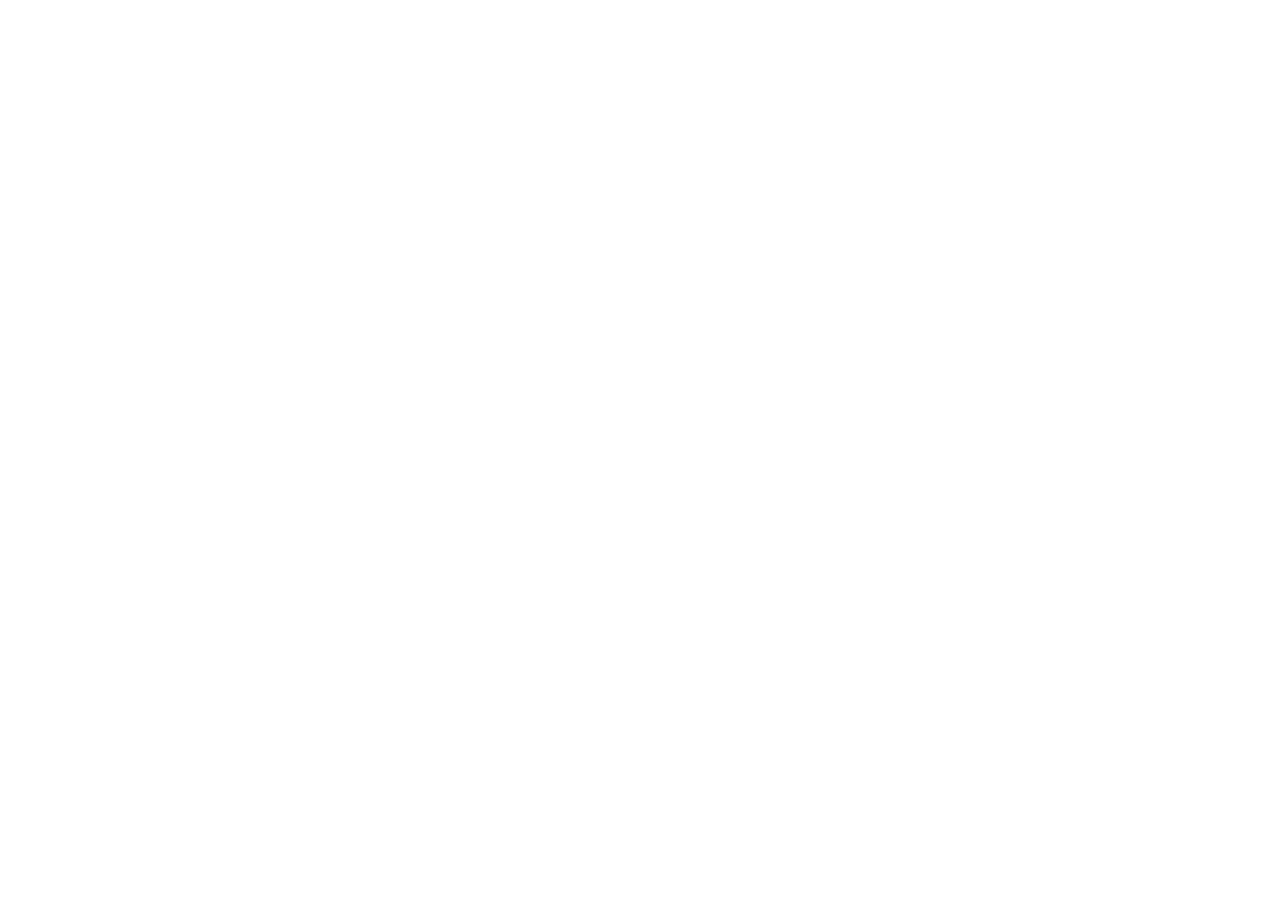
==== index.html @ 113a1f3d "Create index.html" ====
<!DOCTYPE html>
<html lang="fr">
  <head>
    <meta charset="UTF-8" />
    <title>Turabo Self</title>
    
    <!-- Les moteurs pour lire le JSX -->
    <script src="https://unpkg.com/react@18/umd/react.development.js"></script>
    <script src="https://unpkg.com/react-dom@18/umd/react-dom.development.js"></script>
    <script src="https://unpkg.com/@babel/standalone/babel.min.js"></script>
  </head>
  
  <body>
    <!-- La boîte où le site s'affiche -->
    <div id="root"></div>

    <!-- Ton code JSX commence ici -->
    <script type="text/babel">
      
      function App() {
        return (
          <div style={{ textAlign: "center", marginTop: "100px", fontFamily: "Arial" }}>
            <h1>Bienvenue sur Turabo Self</h1>
            <p>Le site est bien en ligne ! Tu peux commencer à écrire ton code JSX ici.</p>
          </div>
        );
      }

      const root = ReactDOM.createRoot(document.getElementById('root'));
      root.render(<App />);
      
    </script>
  </body>
</html>
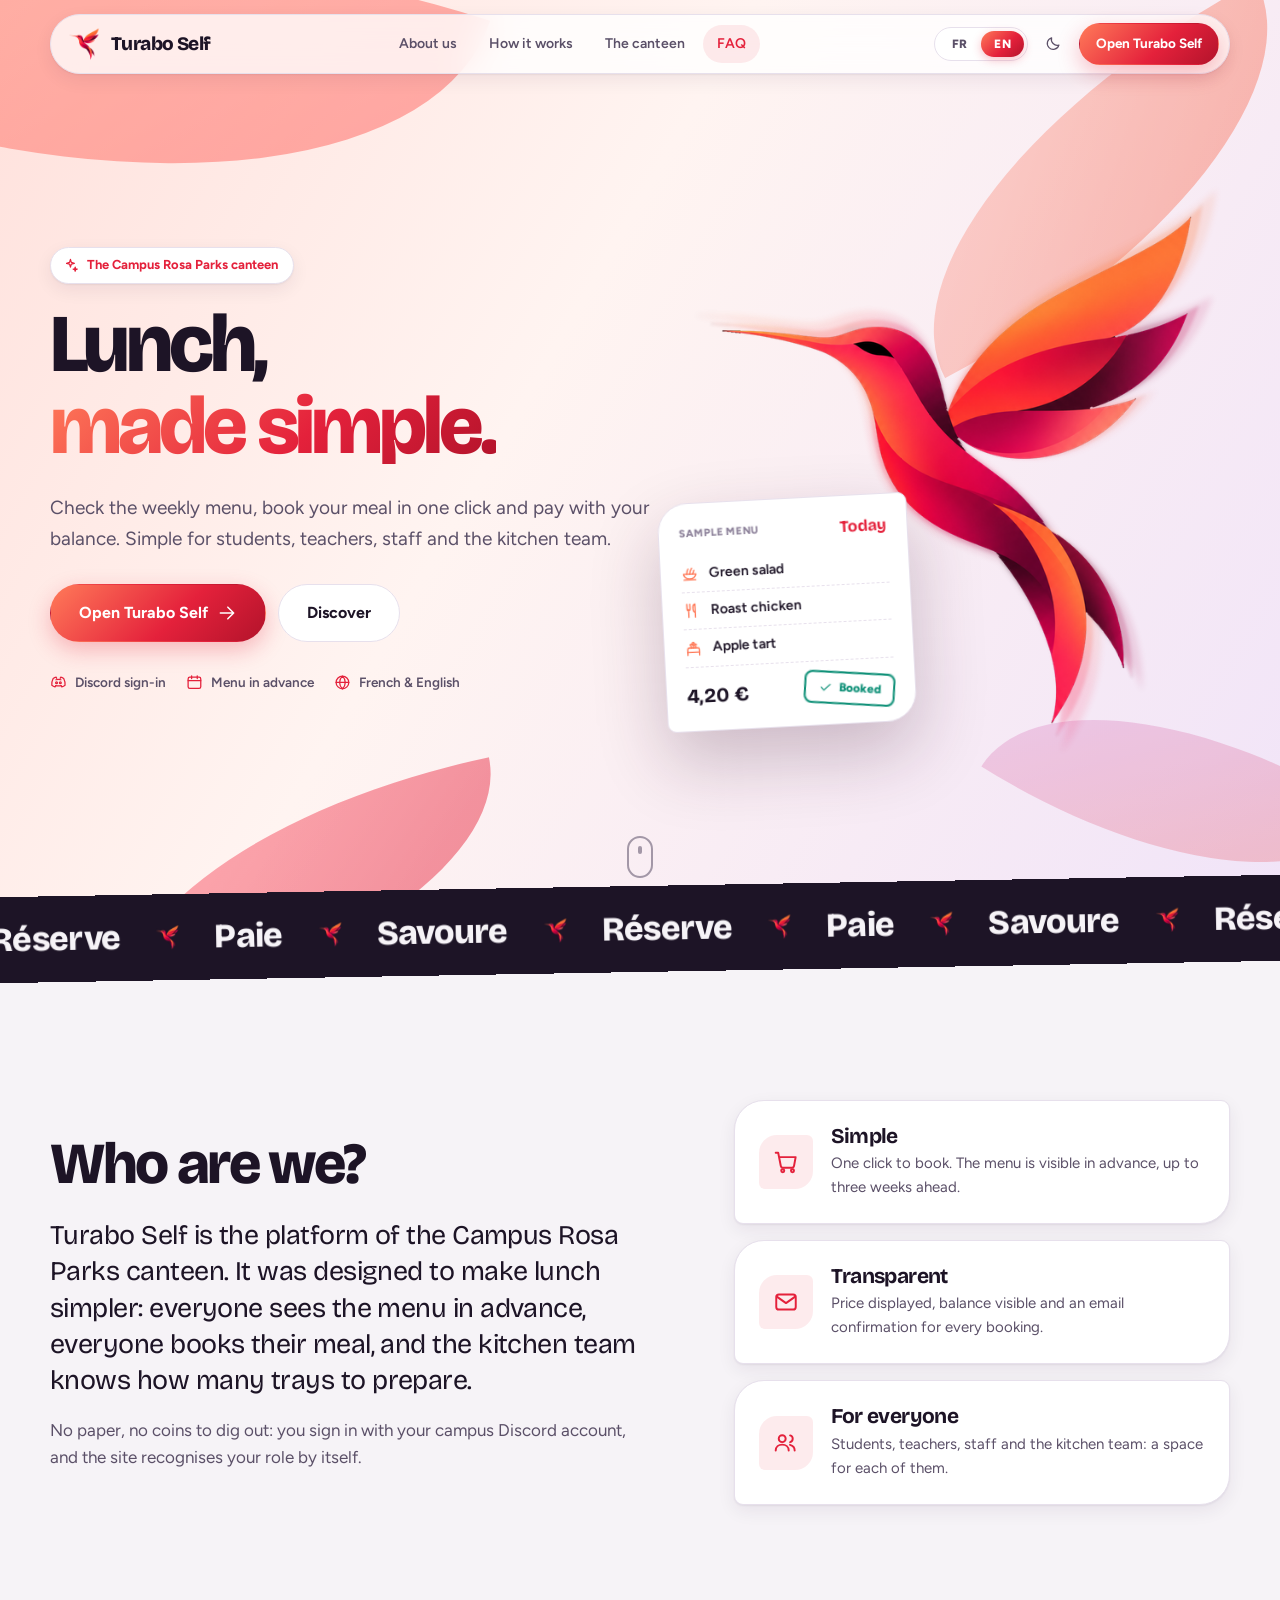
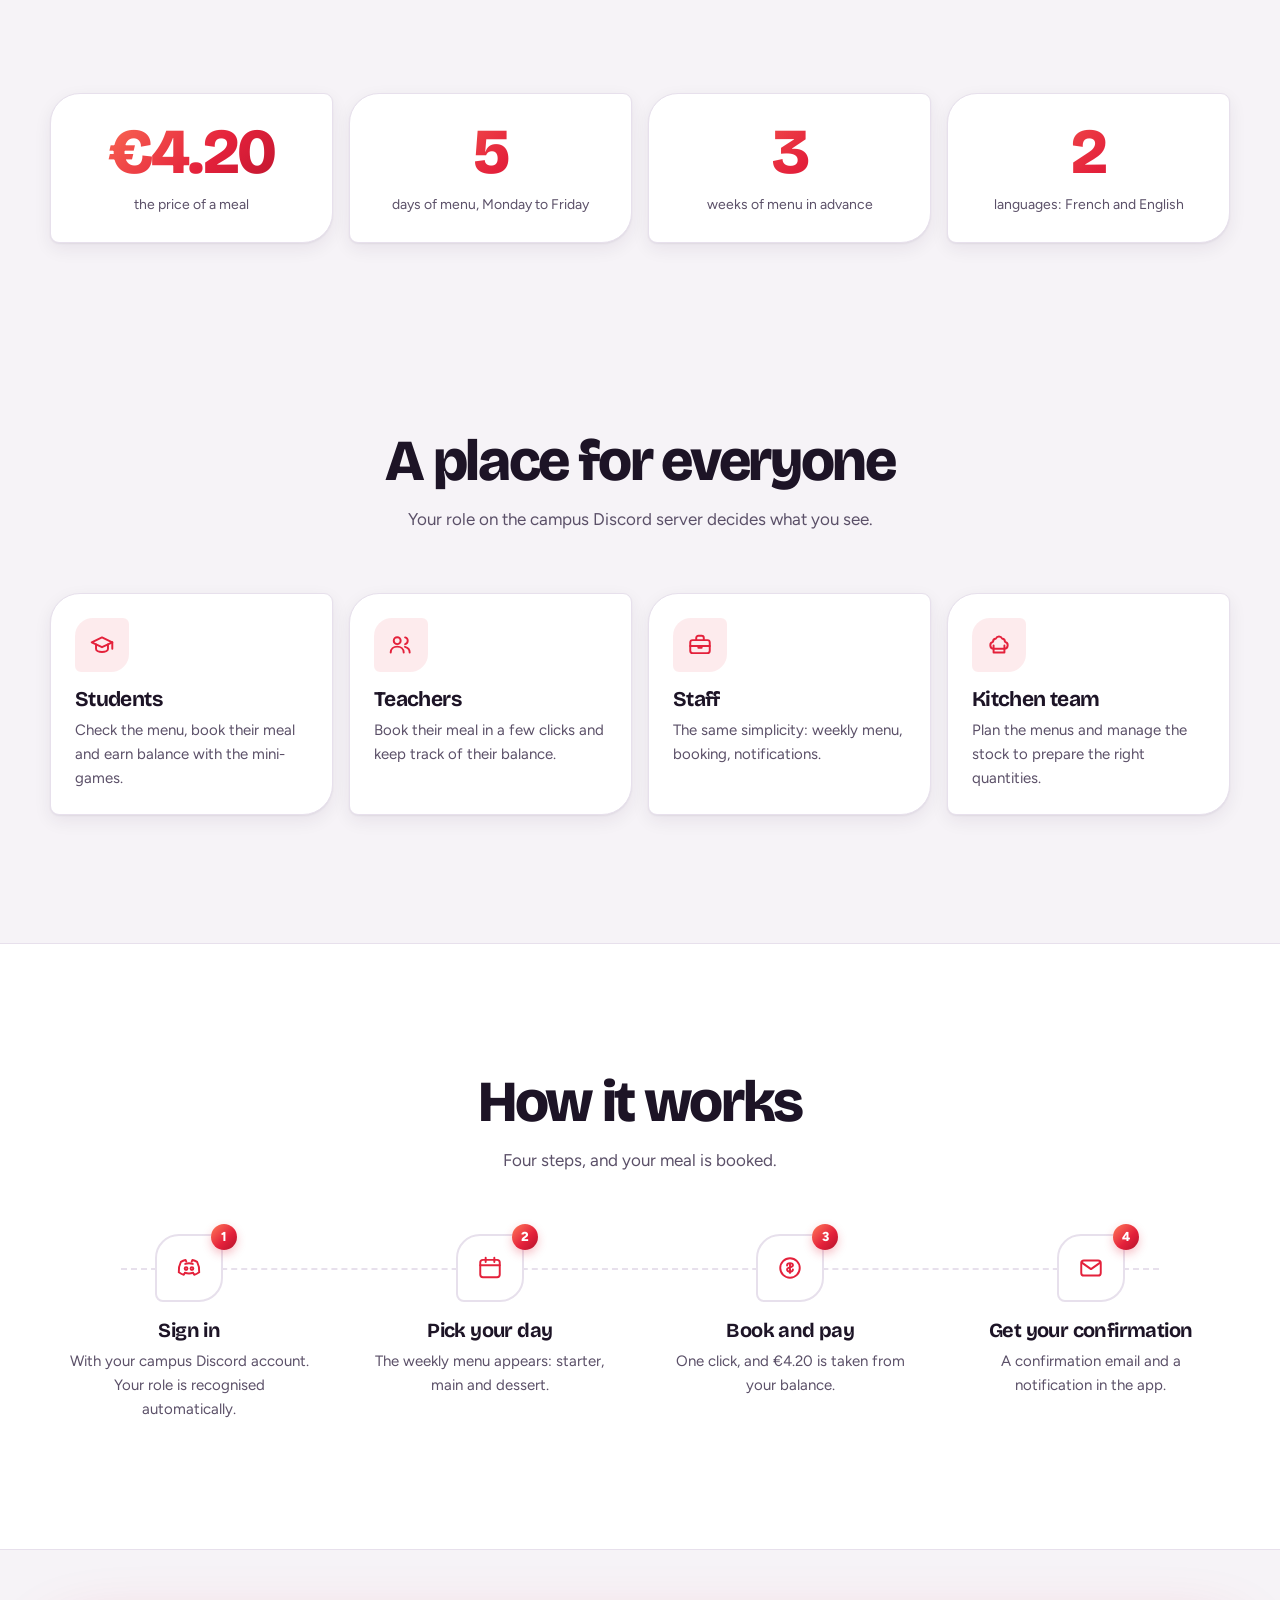
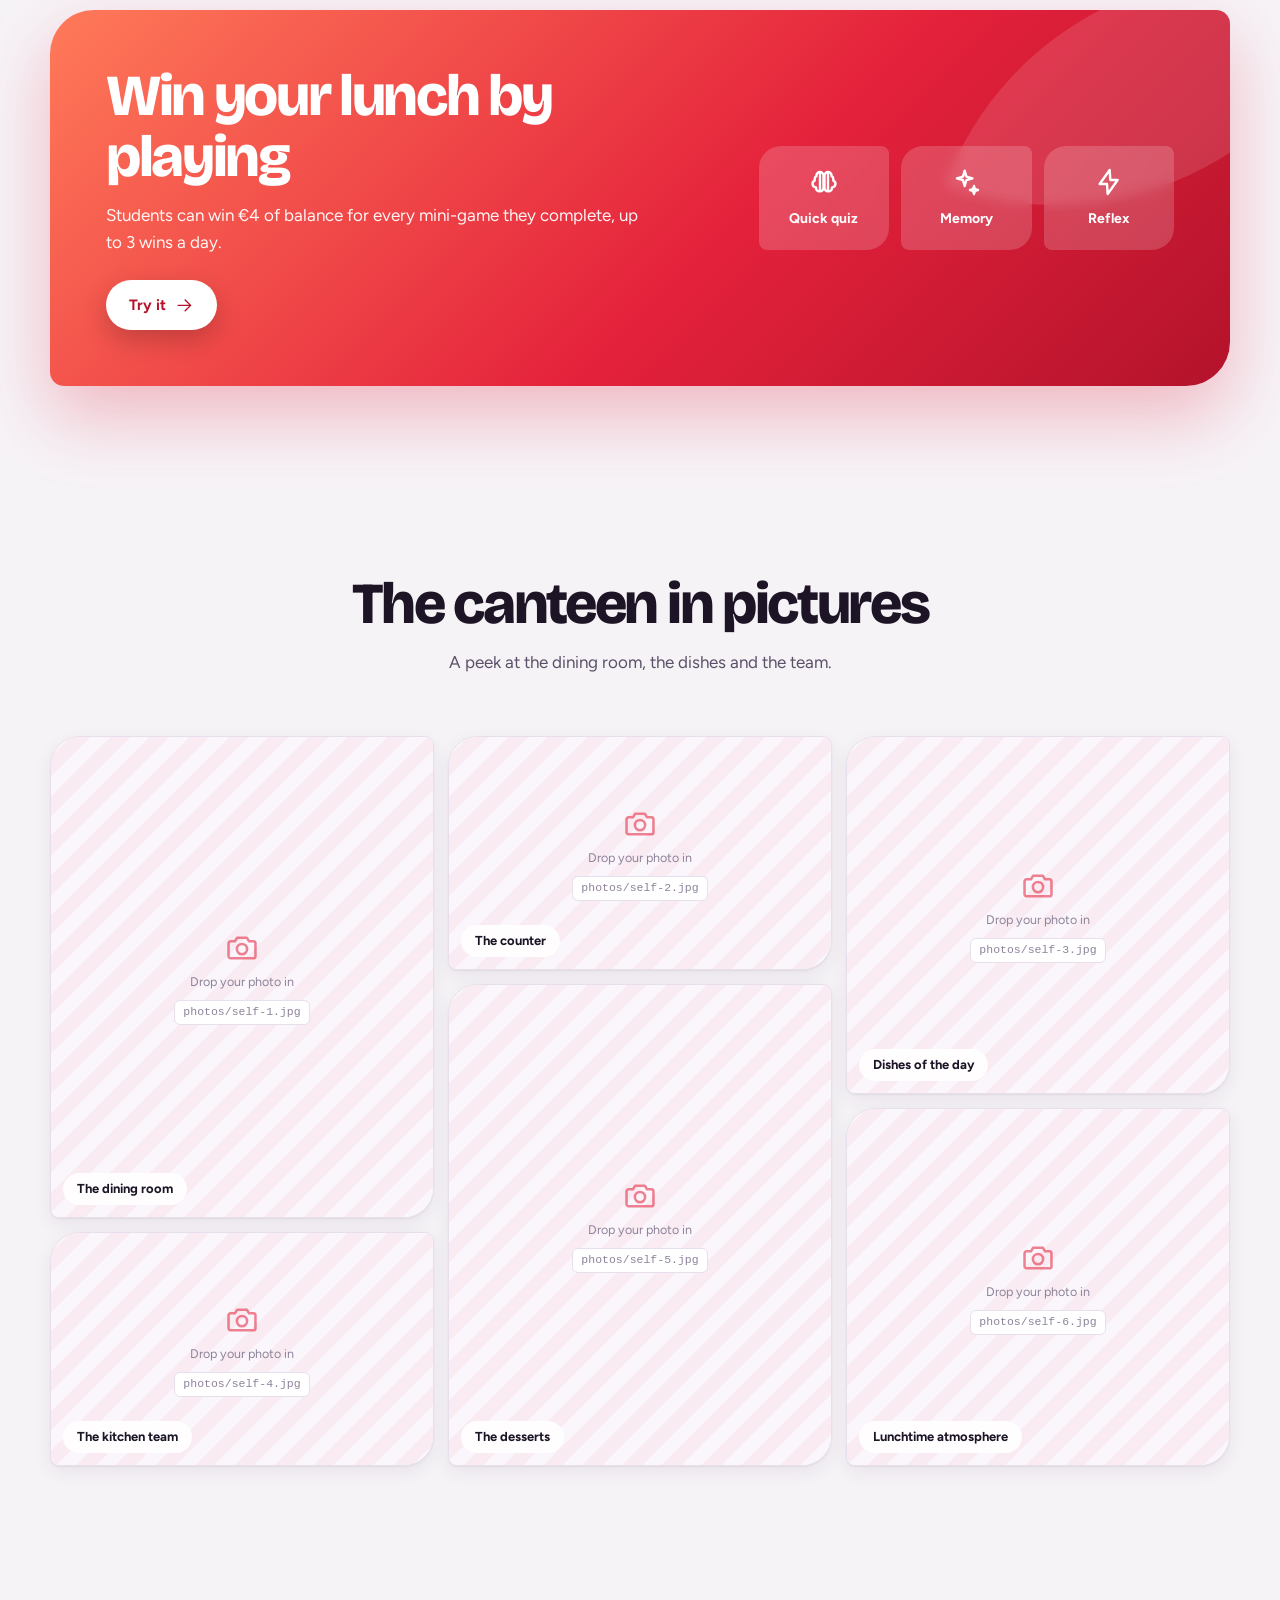
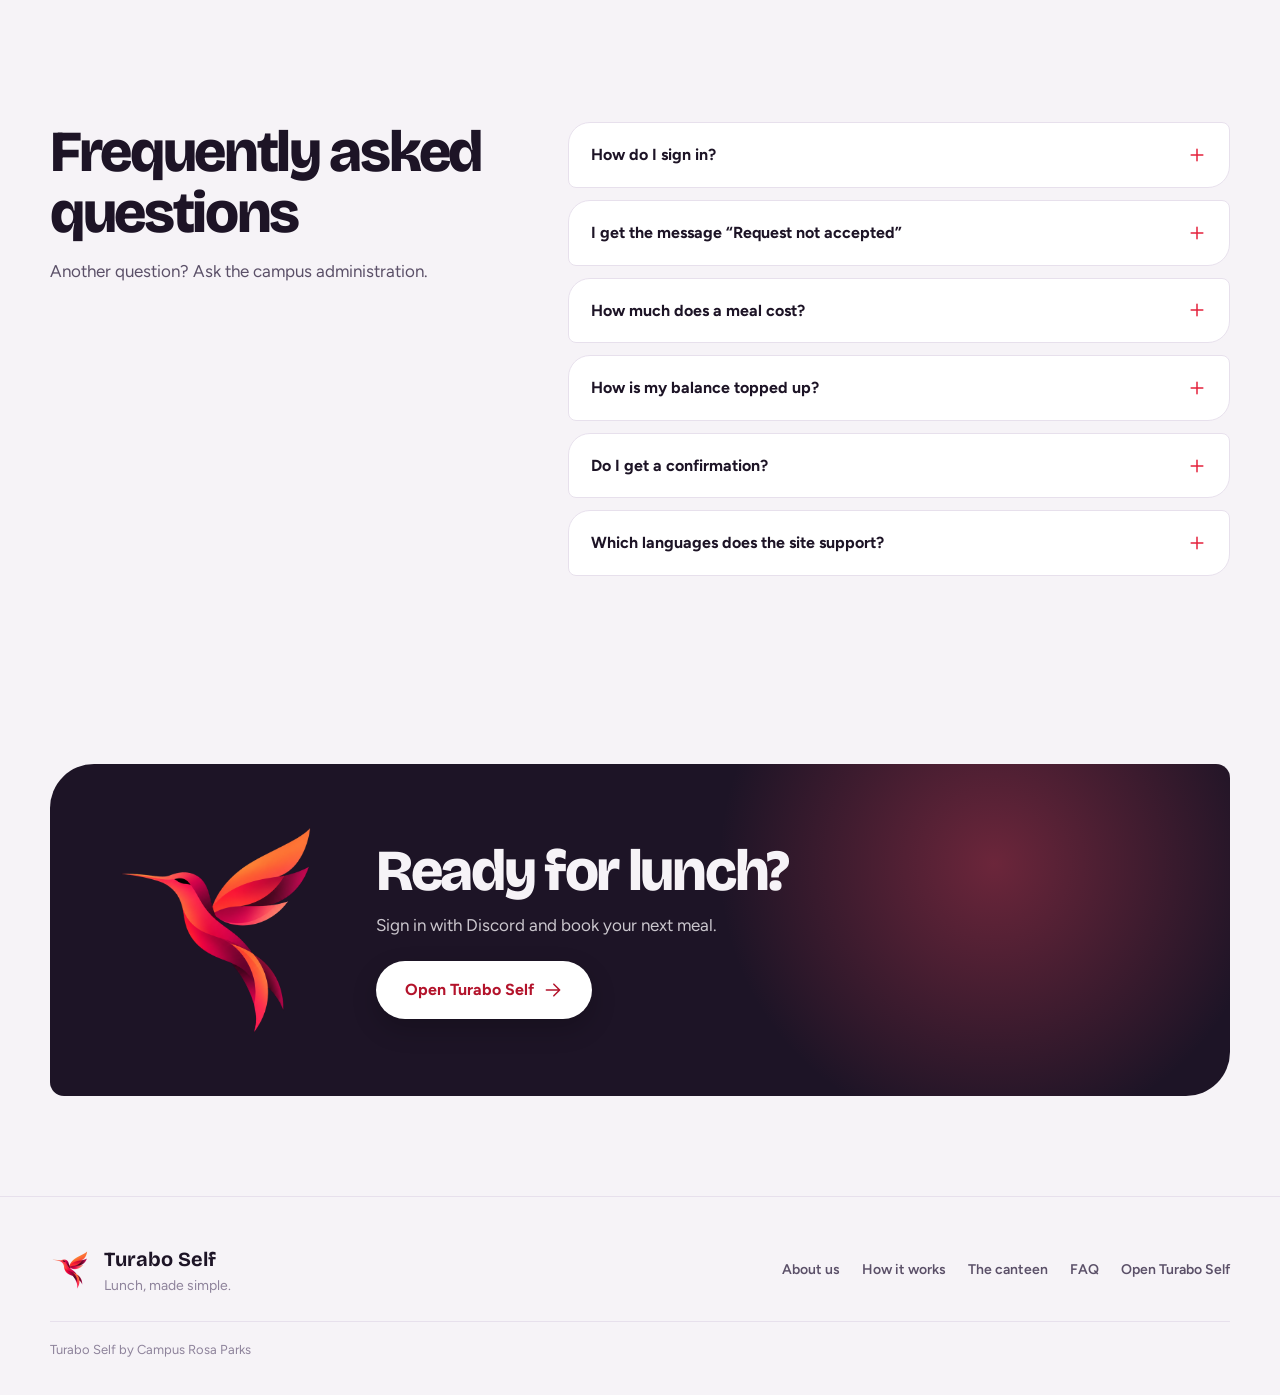
==== commit 90ff8baf: "Add files via upload" ====
--- a/index.html
+++ b/index.html
@@ -1,34 +1,286 @@
 <!DOCTYPE html>
 <html lang="fr">
-  <head>
-    <meta charset="UTF-8" />
-    <title>Turabo Self</title>
-    
-    <!-- Les moteurs pour lire le JSX -->
-    <script src="https://unpkg.com/react@18/umd/react.development.js"></script>
-    <script src="https://unpkg.com/react-dom@18/umd/react-dom.development.js"></script>
-    <script src="https://unpkg.com/@babel/standalone/babel.min.js"></script>
-  </head>
-  
-  <body>
-    <!-- La boîte où le site s'affiche -->
-    <div id="root"></div>
-
-    <!-- Ton code JSX commence ici -->
-    <script type="text/babel">
-      
-      function App() {
-        return (
-          <div style={{ textAlign: "center", marginTop: "100px", fontFamily: "Arial" }}>
-            <h1>Bienvenue sur Turabo Self</h1>
-            <p>Le site est bien en ligne ! Tu peux commencer à écrire ton code JSX ici.</p>
-          </div>
-        );
-      }
-
-      const root = ReactDOM.createRoot(document.getElementById('root'));
-      root.render(<App />);
-      
-    </script>
-  </body>
+<head>
+  <meta charset="UTF-8" />
+  <meta name="viewport" content="width=device-width, initial-scale=1.0" />
+  <title>Turabo Self — La cantine, simplement</title>
+  <meta name="description" content="Turabo Self, le self du Campus Rosa Parks : consulte le menu de la semaine, réserve ton repas en un clic et paie avec ton solde." />
+  <meta name="theme-color" content="#F6F3F7" />
+  <meta property="og:title" content="Turabo Self — La cantine, simplement" />
+  <meta property="og:description" content="Le self du Campus Rosa Parks : menu de la semaine, réservation en un clic." />
+  <meta property="og:image" content="logo.png" />
+
+  <link rel="icon" href="favicon.ico" sizes="any" />
+  <link rel="icon" type="image/png" sizes="32x32" href="icon-32.png" />
+  <link rel="icon" type="image/png" sizes="16x16" href="icon-16.png" />
+  <link rel="icon" type="image/png" sizes="192x192" href="icon-192.png" />
+  <link rel="apple-touch-icon" sizes="180x180" href="apple-touch-icon.png" />
+  <link rel="preload" as="image" href="logo.png" />
+  <link rel="preconnect" href="https://fonts.googleapis.com" />
+  <link rel="preconnect" href="https://fonts.gstatic.com" crossorigin />
+  <link rel="stylesheet" href="style.css" />
+  <script>try{if(localStorage.getItem("turabo-site-theme")==="dark")document.documentElement.setAttribute("data-theme","dark")}catch(e){}</script>
+  <noscript><style>.rv{opacity:1!important;transform:none!important}.shot .ph{display:grid}</style></noscript>
+</head>
+<body>
+
+<!-- Icônes (utilisées avec <use href="#i-...">) -->
+<svg width="0" height="0" style="position:absolute" aria-hidden="true">
+  <defs>
+    <symbol id="i-calendar" viewBox="0 0 24 24"><rect x="3" y="4.5" width="18" height="16" rx="2.5"/><path d="M16 2.5v4M8 2.5v4M3 9.5h18"/></symbol>
+    <symbol id="i-cart" viewBox="0 0 24 24"><circle cx="9" cy="20" r="1.4"/><circle cx="18" cy="20" r="1.4"/><path d="M2.5 3.5h2.3l2.4 12.2a2 2 0 0 0 2 1.6h8.2a2 2 0 0 0 2-1.6l1.5-8.2H6.2"/></symbol>
+    <symbol id="i-gamepad" viewBox="0 0 24 24"><path d="M7 9.5h10a4.5 4.5 0 0 1 4.4 5.5l-.3 1.3a2.6 2.6 0 0 1-4.7 1L15 16H9l-1.4 1.3a2.6 2.6 0 0 1-4.7-1L2.6 15A4.5 4.5 0 0 1 7 9.5Z"/><path d="M8 12.2v2.1M6.9 13.3H9M14.5 12.5h.01M17 14h.01"/></symbol>
+    <symbol id="i-users" viewBox="0 0 24 24"><circle cx="8.5" cy="8" r="3.2"/><path d="M2.5 19c0-3.3 2.7-5.5 6-5.5s6 2.2 6 5.5"/><path d="M15.8 5a3.2 3.2 0 0 1 0 6.2M20 19c0-2.7-1.9-4.7-4.3-5.3"/></symbol>
+    <symbol id="i-cap" viewBox="0 0 24 24"><path d="M2.5 9.5 12 5l9.5 4.5-9.5 4.5-9.5-4.5Z"/><path d="M6.5 11.6v4.2c0 1.5 2.5 2.7 5.5 2.7s5.5-1.2 5.5-2.7v-4.2M21.5 9.5v6"/></symbol>
+    <symbol id="i-briefcase" viewBox="0 0 24 24"><rect x="3" y="7.5" width="18" height="12" rx="2.2"/><path d="M8.5 7.5v-2A2 2 0 0 1 10.5 3.5h3A2 2 0 0 1 15.5 5.5v2"/><path d="M3 13h18"/><path d="M10.5 13v1.5h3V13"/></symbol>
+    <symbol id="i-chef" viewBox="0 0 24 24"><path d="M7 12.5V19h10v-6.5"/><path d="M17.5 9a3 3 0 0 0-2.7-3 3 3 0 0 0-5.6 0A3 3 0 0 0 6.5 9a3.3 3.3 0 0 0 .6 6.5h9.8A3.3 3.3 0 0 0 17.5 9Z"/></symbol>
+    <symbol id="i-shield" viewBox="0 0 24 24"><path d="M12 3.5 5 6v5.3c0 4.7 3 7.7 7 9.2 4-1.5 7-4.5 7-9.2V6l-7-2.5Z"/><path d="M9 12l2.2 2.2L15.5 10"/></symbol>
+    <symbol id="i-discord" viewBox="0 0 24 24"><path d="M8.5 8.2a12 12 0 0 1 7 0"/><path d="M8.2 16.4a12 12 0 0 0 7.6 0"/><path d="M9.5 6.2 8.8 4.6a15 15 0 0 0-4.3 1.7C2.9 9.4 2.3 12.7 2.6 16a15 15 0 0 0 4.6 2.3l1-1.6M14.5 6.2l.7-1.6a15 15 0 0 1 4.3 1.7c1.6 3.1 2.2 6.4 1.9 9.7a15 15 0 0 1-4.6 2.3l-1-1.6"/><circle cx="9.3" cy="12.5" r="1.3"/><circle cx="14.7" cy="12.5" r="1.3"/></symbol>
+    <symbol id="i-coin" viewBox="0 0 24 24"><circle cx="12" cy="12" r="9"/><path d="M12 7.5v9M9.3 9.6c0-1.2 1.2-2.1 2.7-2.1s2.7.9 2.7 2c0 2.5-5.4 1.3-5.4 3.8 0 1.1 1.2 2 2.7 2s2.7-.9 2.7-2"/></symbol>
+    <symbol id="i-mail" viewBox="0 0 24 24"><rect x="3" y="5" width="18" height="14" rx="2.5"/><path d="m3.5 7 8.5 6 8.5-6"/></symbol>
+    <symbol id="i-globe" viewBox="0 0 24 24"><circle cx="12" cy="12" r="9"/><path d="M3 12h18M12 3c2.6 2.4 4 5.5 4 9s-1.4 6.6-4 9c-2.6-2.4-4-5.5-4-9s1.4-6.6 4-9Z"/></symbol>
+    <symbol id="i-sun" viewBox="0 0 24 24"><circle cx="12" cy="12" r="4"/><path d="M12 2.5v2.2M12 19.3v2.2M4.9 4.9l1.6 1.6M17.5 17.5l1.6 1.6M2.5 12h2.2M19.3 12h2.2M4.9 19.1l1.6-1.6M17.5 6.5l1.6-1.6"/></symbol>
+    <symbol id="i-moon" viewBox="0 0 24 24"><path d="M20 14.5A8.5 8.5 0 0 1 9.5 4a8.5 8.5 0 1 0 10.5 10.5Z"/></symbol>
+    <symbol id="i-arrow" viewBox="0 0 24 24"><path d="M4 12h16M13 5l7 7-7 7"/></symbol>
+    <symbol id="i-check" viewBox="0 0 24 24"><path d="M5 12.5l4.5 4.5L19 7.5"/></symbol>
+    <symbol id="i-plus" viewBox="0 0 24 24"><path d="M12 5v14M5 12h14"/></symbol>
+    <symbol id="i-camera" viewBox="0 0 24 24"><path d="M4 8h3l1.5-2.5h7L17 8h3a1.5 1.5 0 0 1 1.5 1.5v9A1.5 1.5 0 0 1 20 20H4a1.5 1.5 0 0 1-1.5-1.5v-9A1.5 1.5 0 0 1 4 8Z"/><circle cx="12" cy="13.5" r="3.6"/></symbol>
+    <symbol id="i-brain" viewBox="0 0 24 24"><path d="M9 4.5a2.7 2.7 0 0 0-2.7 2.7v.4A2.6 2.6 0 0 0 5 10v1a2.6 2.6 0 0 0 1 5v.5A2.7 2.7 0 0 0 8.7 19h.3M9 4.5a2.6 2.6 0 0 1 2.6 2.6v9.8A2.7 2.7 0 0 1 9 19M9 4.5V19M15 4.5a2.7 2.7 0 0 1 2.7 2.7v.4A2.6 2.6 0 0 1 19 10v1a2.6 2.6 0 0 1-1 5v.5A2.7 2.7 0 0 1 15.3 19H15M15 4.5a2.6 2.6 0 0 0-2.6 2.6v9.8A2.7 2.7 0 0 0 15 19M15 4.5V19"/></symbol>
+    <symbol id="i-sparkles" viewBox="0 0 24 24"><path d="M11 3.5 12.3 8l4.5 1.3-4.5 1.3L11 15l-1.3-4.5L5.2 9.3l4.5-1.3Z"/><path d="M18 15l.7 2.3L21 18l-2.3.7L18 21l-.7-2.3L15 18l2.3-.7Z"/></symbol>
+    <symbol id="i-zap" viewBox="0 0 24 24"><path d="M12.5 3 5 13.5h5.5L11 21l7.5-10.5H13Z"/></symbol>
+    <symbol id="i-salad" viewBox="0 0 24 24"><path d="M3.5 12.5h17A8.5 6.8 0 0 1 12 19a8.5 6.8 0 0 1-8.5-6.5Z"/><path d="M8 12.5c0-3 1-5.5 2-7M12 12.5c.5-3.5 1.5-6 3-8M16 12.5c1-2 1.7-3.6 2-5"/><path d="M4 20.5h16"/></symbol>
+    <symbol id="i-utensils" viewBox="0 0 24 24"><path d="M6 3v7a2 2 0 0 0 4 0V3M8 10v11M17 3c-1.7.3-3 2.7-3 5.5S15.3 14 17 14V3Zm0 11v7"/></symbol>
+    <symbol id="i-cake" viewBox="0 0 24 24"><path d="M4 21v-7.5A2.5 2.5 0 0 1 6.5 11h11a2.5 2.5 0 0 1 2.5 2.5V21"/><path d="M4 17h16M9 11V8.3M9 8.3a1.3 1.3 0 1 1 1.3-1.3M15 11V8.3M15 8.3a1.3 1.3 0 1 1 1.3-1.3M12 11V6M12 6a1.3 1.3 0 1 1 1.3-1.3"/></symbol>
+  </defs>
+</svg>
+
+<!-- ============================ Barre de navigation ============================ -->
+<header class="nav" id="nav">
+  <a class="nav-brand" href="#top" aria-label="Turabo Self">
+    <img src="logo.png" alt="" width="34" height="34" />
+    <span>Turabo Self</span>
+  </a>
+  <nav class="nav-links" id="nav-links" aria-label="Navigation">
+    <a href="#about" data-i18n="nav.about">Qui sommes-nous</a>
+    <a href="#how" data-i18n="nav.how">Comment ça marche</a>
+    <a href="#photos" data-i18n="nav.photos">Le self</a>
+    <a href="#faq" data-i18n="nav.faq">Questions</a>
+  </nav>
+  <div class="nav-tools">
+    <div class="lang-switch" id="lang" data-cur="fr" role="group" aria-label="Langue / Language">
+      <span class="lang-ink" aria-hidden="true"></span>
+      <button type="button" data-lang="fr" aria-pressed="true">FR</button>
+      <button type="button" data-lang="en" aria-pressed="false">EN</button>
+    </div>
+    <button class="icon-btn" id="theme" type="button" aria-label="Thème"><svg class="ic"><use href="#i-moon"/></svg></button>
+    <a class="btn btn-primary btn-sm nav-cta" href="https://self.campus-rosaparks.fr/" data-i18n="nav.cta">Ouvrir Turabo Self</a>
+    <button class="icon-btn burger" id="burger" type="button" aria-label="Menu" aria-expanded="false"><span></span><span></span></button>
+  </div>
+</header>
+
+<main id="top">
+
+<!-- ================================== Accueil ================================== -->
+<section class="hero" id="hero">
+  <div class="bg" aria-hidden="true"><i class="facet f1"></i><i class="facet f2"></i><i class="facet f3"></i><i class="facet f4"></i></div>
+
+  <div class="wrap hero-grid">
+    <div class="hero-text">
+      <p class="pill"><svg class="ic"><use href="#i-sparkles"/></svg><span data-i18n="hero.pill">Le self du Campus Rosa Parks</span></p>
+      <h1 class="hero-title">
+        <span class="line"><span data-i18n="hero.t1">La cantine,</span></span>
+        <span class="line"><span data-i18n="hero.t2">simplement.</span></span>
+      </h1>
+      <p class="hero-lead" data-i18n="hero.lead">Consulte le menu de la semaine, réserve ton repas en un clic et paie avec ton solde. Simple pour les élèves, les professeurs, le personnel et l'équipe de cuisine.</p>
+      <div class="hero-cta">
+        <a class="btn btn-primary btn-lg" href="https://self.campus-rosaparks.fr/"><span data-i18n="hero.cta1">Ouvrir Turabo Self</span><svg class="ic"><use href="#i-arrow"/></svg></a>
+        <a class="btn btn-ghost btn-lg" href="#about" data-i18n="hero.cta2">Découvrir</a>
+      </div>
+      <ul class="hero-chips">
+        <li><svg class="ic"><use href="#i-discord"/></svg><span data-i18n="hero.c1">Connexion Discord</span></li>
+        <li><svg class="ic"><use href="#i-calendar"/></svg><span data-i18n="hero.c2">Menu à l'avance</span></li>
+        <li><svg class="ic"><use href="#i-globe"/></svg><span data-i18n="hero.c3">Français &amp; English</span></li>
+      </ul>
+    </div>
+
+    <div class="hero-art" id="art">
+      <div class="birdbox" id="bird" role="img" aria-label="Colibri Turabo Self">
+        <div class="par ghost g2"><img src="logo.png" alt="" draggable="false" /></div>
+        <div class="par ghost g1"><img src="logo.png" alt="" draggable="false" /></div>
+        <div class="par main"><img src="logo.png" alt="" draggable="false" /></div>
+      </div>
+
+      <aside class="menu-card" aria-label="Exemple de menu">
+        <div class="mc-head"><span class="mc-tag" data-i18n="mc.tag">Exemple de menu</span><b data-i18n="mc.day">Aujourd'hui</b></div>
+        <p class="mc-row"><svg class="ic"><use href="#i-salad"/></svg><span data-i18n="mc.a">Salade verte</span></p>
+        <p class="mc-row"><svg class="ic"><use href="#i-utensils"/></svg><span data-i18n="mc.b">Poulet rôti</span></p>
+        <p class="mc-row"><svg class="ic"><use href="#i-cake"/></svg><span data-i18n="mc.c">Tarte aux pommes</span></p>
+        <div class="mc-foot"><b>4,20 €</b><span class="mc-btn"><svg class="ic"><use href="#i-check"/></svg><span data-i18n="mc.book">Réservé</span></span></div>
+      </aside>
+    </div>
+  </div>
+
+  <a class="scroll-hint" href="#about" aria-label="Défiler"><i></i></a>
+</section>
+
+<!-- Bandeau qui défile -->
+<div class="marquee" aria-hidden="true">
+  <div class="marquee-track">
+    <span>Réserve</span><img src="icon-32.png" alt="" /><span>Paie</span><img src="icon-32.png" alt="" /><span>Savoure</span><img src="icon-32.png" alt="" />
+    <span>Réserve</span><img src="icon-32.png" alt="" /><span>Paie</span><img src="icon-32.png" alt="" /><span>Savoure</span><img src="icon-32.png" alt="" />
+    <span>Réserve</span><img src="icon-32.png" alt="" /><span>Paie</span><img src="icon-32.png" alt="" /><span>Savoure</span><img src="icon-32.png" alt="" />
+    <span>Réserve</span><img src="icon-32.png" alt="" /><span>Paie</span><img src="icon-32.png" alt="" /><span>Savoure</span><img src="icon-32.png" alt="" />
+  </div>
+</div>
+
+<!-- =============================== Qui sommes-nous =============================== -->
+<section class="section" id="about">
+  <div class="wrap about-grid">
+    <div class="about-text">
+      <h2 class="h2 rv" data-i18n="about.title">Qui sommes-nous ?</h2>
+      <p class="big rv" style="--d:.08s" data-i18n="about.p1">Turabo Self est la plateforme du self du Campus Rosa Parks. Elle a été pensée pour rendre le repas du midi plus simple : tout le monde voit le menu à l'avance, chacun réserve son repas, et l'équipe de cuisine sait combien de plateaux préparer.</p>
+      <p class="rv" style="--d:.16s" data-i18n="about.p2">Pas de papier, pas de monnaie à chercher : on se connecte avec son compte Discord du campus, et le site reconnaît tout seul son rôle.</p>
+    </div>
+    <div class="values">
+      <article class="card rv" style="--d:.05s"><span class="tile"><svg class="ic"><use href="#i-cart"/></svg></span><h3 data-i18n="v1.t">Simple</h3><p data-i18n="v1.p">Un clic pour réserver. Le menu est visible à l'avance, jusqu'à trois semaines.</p></article>
+      <article class="card rv" style="--d:.13s"><span class="tile"><svg class="ic"><use href="#i-mail"/></svg></span><h3 data-i18n="v2.t">Transparent</h3><p data-i18n="v2.p">Prix affiché, solde visible et confirmation par e-mail à chaque réservation.</p></article>
+      <article class="card rv" style="--d:.21s"><span class="tile"><svg class="ic"><use href="#i-users"/></svg></span><h3 data-i18n="v3.t">Pour tous</h3><p data-i18n="v3.p">Élèves, professeurs, personnel et équipe de cuisine : chacun son espace.</p></article>
+    </div>
+  </div>
+</section>
+
+<!-- ================================== Chiffres ================================== -->
+<section class="section tight">
+  <div class="wrap stats">
+    <div class="stat rv"><b class="num" data-count="4.2" data-dec="2" data-suffix=" €">4,20 €</b><span data-i18n="s1">le prix d'un repas</span></div>
+    <div class="stat rv" style="--d:.07s"><b class="num" data-count="5">5</b><span data-i18n="s2">jours de menu, du lundi au vendredi</span></div>
+    <div class="stat rv" style="--d:.14s"><b class="num" data-count="3">3</b><span data-i18n="s3">semaines de menu à l'avance</span></div>
+    <div class="stat rv" style="--d:.21s"><b class="num" data-count="2">2</b><span data-i18n="s4">langues : français et anglais</span></div>
+  </div>
+</section>
+
+<!-- ============================== Une place pour chacun ============================== -->
+<section class="section">
+  <div class="wrap">
+    <div class="head rv">
+      <h2 class="h2" data-i18n="roles.title">Une place pour chacun</h2>
+      <p class="sub" data-i18n="roles.sub">Ton rôle sur le serveur Discord du campus décide de ce que tu vois.</p>
+    </div>
+    <div class="roles">
+      <article class="card role rv"><span class="tile"><svg class="ic"><use href="#i-cap"/></svg></span><h3 data-i18n="r1.t">Élèves</h3><p data-i18n="r1.p">Consultent le menu, réservent leur repas et gagnent du solde grâce aux mini-jeux.</p></article>
+      <article class="card role rv" style="--d:.07s"><span class="tile"><svg class="ic"><use href="#i-users"/></svg></span><h3 data-i18n="r2.t">Professeurs</h3><p data-i18n="r2.p">Réservent leur repas en quelques clics et suivent leur solde.</p></article>
+      <article class="card role rv" style="--d:.14s"><span class="tile"><svg class="ic"><use href="#i-briefcase"/></svg></span><h3 data-i18n="r3.t">Personnel</h3><p data-i18n="r3.p">Même simplicité : menu de la semaine, réservation, notifications.</p></article>
+      <article class="card role rv" style="--d:.21s"><span class="tile"><svg class="ic"><use href="#i-chef"/></svg></span><h3 data-i18n="r4.t">Équipe de cuisine</h3><p data-i18n="r4.p">Programme les menus et gère le stock pour préparer les bonnes quantités.</p></article>
+    </div>
+  </div>
+</section>
+
+<!-- ================================ Comment ça marche ================================ -->
+<section class="section how" id="how">
+  <div class="wrap">
+    <div class="head rv">
+      <h2 class="h2" data-i18n="how.title">Comment ça marche</h2>
+      <p class="sub" data-i18n="how.sub">Quatre étapes, et le repas est réservé.</p>
+    </div>
+    <ol class="steps">
+      <li class="step rv"><span class="n">1</span><span class="tile"><svg class="ic"><use href="#i-discord"/></svg></span><h3 data-i18n="st1.t">Connecte-toi</h3><p data-i18n="st1.p">Avec ton compte Discord du campus. Ton rôle est reconnu automatiquement.</p></li>
+      <li class="step rv" style="--d:.1s"><span class="n">2</span><span class="tile"><svg class="ic"><use href="#i-calendar"/></svg></span><h3 data-i18n="st2.t">Choisis ton jour</h3><p data-i18n="st2.p">Le menu de la semaine s'affiche : entrée, plat et dessert.</p></li>
+      <li class="step rv" style="--d:.2s"><span class="n">3</span><span class="tile"><svg class="ic"><use href="#i-coin"/></svg></span><h3 data-i18n="st3.t">Réserve et paie</h3><p data-i18n="st3.p">Un clic, et les 4,20 € sont débités de ton solde.</p></li>
+      <li class="step rv" style="--d:.3s"><span class="n">4</span><span class="tile"><svg class="ic"><use href="#i-mail"/></svg></span><h3 data-i18n="st4.t">Reçois ta confirmation</h3><p data-i18n="st4.p">Un e-mail de confirmation et une notification dans l'application.</p></li>
+    </ol>
+  </div>
+</section>
+
+<!-- ================================== Mini-jeux ================================== -->
+<section class="section tight">
+  <div class="wrap">
+    <div class="games rv">
+      <div class="games-text">
+        <h2 class="h2" data-i18n="g.title">Gagne ton repas en jouant</h2>
+        <p data-i18n="g.p">Les élèves peuvent gagner 4 € de solde à chaque mini-jeu réussi, dans la limite de 3 victoires par jour.</p>
+        <a class="btn btn-light" href="https://self.campus-rosaparks.fr/"><span data-i18n="g.cta">Essayer</span><svg class="ic"><use href="#i-arrow"/></svg></a>
+      </div>
+      <div class="games-tiles">
+        <div class="gt"><svg class="ic"><use href="#i-brain"/></svg><b data-i18n="g.a">Quiz express</b></div>
+        <div class="gt"><svg class="ic"><use href="#i-sparkles"/></svg><b>Memory</b></div>
+        <div class="gt"><svg class="ic"><use href="#i-zap"/></svg><b data-i18n="g.c">Réflexe</b></div>
+      </div>
+    </div>
+  </div>
+</section>
+
+<!-- ================================== Photos ================================== -->
+<section class="section" id="photos">
+  <div class="wrap">
+    <div class="head rv">
+      <h2 class="h2" data-i18n="ph.title">Le self en images</h2>
+      <p class="sub" data-i18n="ph.sub">Un coup d'œil sur la salle, les plats et l'équipe.</p>
+    </div>
+    <div class="gallery" id="gallery">
+      <figure class="shot s1 rv" data-src="photos/self-1.jpg"><figcaption data-i18n="ph.1">La salle du self</figcaption></figure>
+      <figure class="shot s2 rv" style="--d:.06s" data-src="photos/self-2.jpg"><figcaption data-i18n="ph.2">Le comptoir</figcaption></figure>
+      <figure class="shot s3 rv" style="--d:.12s" data-src="photos/self-3.jpg"><figcaption data-i18n="ph.3">Les plats du jour</figcaption></figure>
+      <figure class="shot s4 rv" style="--d:.18s" data-src="photos/self-4.jpg"><figcaption data-i18n="ph.4">L'équipe de cuisine</figcaption></figure>
+      <figure class="shot s5 rv" style="--d:.24s" data-src="photos/self-5.jpg"><figcaption data-i18n="ph.5">Les desserts</figcaption></figure>
+      <figure class="shot s6 rv" style="--d:.3s" data-src="photos/self-6.jpg"><figcaption data-i18n="ph.6">L'ambiance du midi</figcaption></figure>
+    </div>
+  </div>
+</section>
+
+<!-- ==================================== FAQ ==================================== -->
+<section class="section" id="faq">
+  <div class="wrap faq-wrap">
+    <div class="head rv left">
+      <h2 class="h2" data-i18n="faq.title">Questions fréquentes</h2>
+      <p class="sub" data-i18n="faq.sub">Une autre question ? Demande à l'administration du campus.</p>
+    </div>
+    <div class="faq">
+      <details class="rv"><summary><span data-i18n="q1">Comment je me connecte ?</span><svg class="ic"><use href="#i-plus"/></svg></summary><p data-i18n="a1">Avec ton compte Discord du campus : clique sur « Continuer avec Discord ». Ton rôle (élève, professeur, personnel) est reconnu automatiquement. À la première connexion, un court formulaire te demande ton nom, ton prénom et ta classe ou ta matière.</p></details>
+      <details class="rv" style="--d:.05s"><summary><span data-i18n="q2">J'ai le message « Demande non acceptée »</span><svg class="ic"><use href="#i-plus"/></svg></summary><p data-i18n="a2">Cela veut dire que ton compte Discord n'est pas sur le serveur du campus, ou qu'il n'a pas de rôle reconnu. Contacte l'administration du campus.</p></details>
+      <details class="rv" style="--d:.1s"><summary><span data-i18n="q3">Combien coûte un repas ?</span><svg class="ic"><use href="#i-plus"/></svg></summary><p data-i18n="a3">Un repas coûte 4,20 €, payés avec ton solde Turabo Self.</p></details>
+      <details class="rv" style="--d:.15s"><summary><span data-i18n="q4">Comment mon solde est-il alimenté ?</span><svg class="ic"><use href="#i-plus"/></svg></summary><p data-i18n="a4">Ton solde est crédité par l'administration du campus. Les élèves peuvent aussi en gagner grâce aux mini-jeux (4 € par victoire, 3 victoires par jour au maximum).</p></details>
+      <details class="rv" style="--d:.2s"><summary><span data-i18n="q5">Est-ce que je reçois une confirmation ?</span><svg class="ic"><use href="#i-plus"/></svg></summary><p data-i18n="a5">Oui. Si tu as renseigné ton adresse e-mail, tu reçois un message à chaque réservation. Tu retrouves aussi tes notifications dans l'application.</p></details>
+      <details class="rv" style="--d:.25s"><summary><span data-i18n="q6">Le site existe en quelles langues ?</span><svg class="ic"><use href="#i-plus"/></svg></summary><p data-i18n="a6">En français et en anglais. Le bouton FR | EN change la langue à tout moment.</p></details>
+    </div>
+  </div>
+</section>
+
+<!-- ================================ Appel final ================================ -->
+<section class="section tight">
+  <div class="wrap">
+    <div class="final rv">
+      <img class="final-bird" src="logo.png" alt="" draggable="false" />
+      <div>
+        <h2 class="h2" data-i18n="fin.title">Prêt(e) à déjeuner ?</h2>
+        <p data-i18n="fin.p">Connecte-toi avec Discord et réserve ton prochain repas.</p>
+        <a class="btn btn-light btn-lg" href="https://self.campus-rosaparks.fr/"><span data-i18n="fin.cta">Ouvrir Turabo Self</span><svg class="ic"><use href="#i-arrow"/></svg></a>
+      </div>
+    </div>
+  </div>
+</section>
+
+</main>
+
+<footer class="footer">
+  <div class="wrap foot-grid">
+    <div class="foot-brand"><img src="logo.png" alt="" width="40" height="40" /><div><b>Turabo Self</b><p data-i18n="foot.tag">La cantine, simplement.</p></div></div>
+    <nav class="foot-links" aria-label="Pied de page">
+      <a href="#about" data-i18n="nav.about">Qui sommes-nous</a>
+      <a href="#how" data-i18n="nav.how">Comment ça marche</a>
+      <a href="#photos" data-i18n="nav.photos">Le self</a>
+      <a href="#faq" data-i18n="nav.faq">Questions</a>
+      <a href="https://self.campus-rosaparks.fr/" data-i18n="nav.cta">Ouvrir Turabo Self</a>
+    </nav>
+    <p class="foot-note" data-i18n="foot.note">Turabo Self by Campus Rosa Parks</p>
+  </div>
+</footer>
+
+<div class="lightbox" id="lightbox" hidden role="dialog" aria-modal="true">
+  <button class="lb-close" id="lb-close" type="button" aria-label="Fermer">×</button>
+  <img id="lb-img" alt="" />
+  <p id="lb-cap"></p>
+</div>
+
+<script src="main.js"></script>
+</body>
 </html>
--- a/style.css
+++ b/style.css
@@ -0,0 +1,263 @@
+/* Turabo Self — site de présentation.
+   Même univers que l'application : colibri, plumes translucides, cartes « plume ». */
+@import url('https://fonts.googleapis.com/css2?family=Bricolage+Grotesque:opsz,wght@12..96,500;12..96,700;12..96,800&family=Figtree:wght@400;500;600;700&display=swap');
+
+:root {
+  color-scheme: light;
+  --bg: #F6F3F7; --surface: #FFFFFF; --surface-2: #FAF6FB;
+  --ink: #1D1426; --ink-2: #5B5068; --muted: #8E839B; --line: #E7E0EC;
+  --primary: #E4213B; --primary-soft: rgba(228, 33, 59, .09); --primary-glow: rgba(228, 33, 59, .28); --coral: #FF7A59;
+  --mint: #0C8F76;
+  --wing: linear-gradient(135deg, #FF7A59 0%, #E4213B 58%, #B3132B 100%);
+  --shadow-sm: 0 1px 2px rgba(40, 20, 60, .06), 0 6px 18px rgba(40, 20, 60, .07);
+  --shadow-md: 0 14px 36px rgba(40, 20, 60, .13);
+  --shadow-lg: 0 30px 70px rgba(60, 20, 50, .24);
+  --leaf: 30px 9px 30px 9px;
+  --f-display: 'Bricolage Grotesque', 'Figtree', system-ui, sans-serif;
+  --f-body: 'Figtree', system-ui, -apple-system, 'Segoe UI', sans-serif;
+  --ease: cubic-bezier(.2, .9, .25, 1); --spring: cubic-bezier(.3, 1.4, .5, 1);
+}
+:root[data-theme="dark"] {
+  color-scheme: dark;
+  --bg: #130E19; --surface: #1D1626; --surface-2: #251C30;
+  --ink: #F5EFF8; --ink-2: #C4B6D0; --muted: #8B7D99; --line: #33283F;
+  --primary: #FF4761; --primary-soft: rgba(255, 71, 97, .14); --primary-glow: rgba(255, 71, 97, .38);
+  --mint: #3DDBB8;
+  --shadow-sm: 0 1px 2px rgba(0, 0, 0, .4), 0 6px 18px rgba(0, 0, 0, .3);
+  --shadow-md: 0 14px 36px rgba(0, 0, 0, .45); --shadow-lg: 0 30px 70px rgba(0, 0, 0, .6);
+}
+
+* { box-sizing: border-box; }
+html { scroll-behavior: smooth; scroll-padding-top: 90px; }
+body { margin: 0; font-family: var(--f-body); color: var(--ink); background: var(--bg); line-height: 1.6; -webkit-font-smoothing: antialiased; overflow-x: hidden; transition: background .3s, color .3s; }
+h1, h2, h3 { font-family: var(--f-display); margin: 0; letter-spacing: -0.03em; line-height: 1.05; }
+p { margin: 0; }
+a { color: inherit; text-decoration: none; }
+img { max-width: 100%; display: block; }
+ul, ol { list-style: none; margin: 0; padding: 0; }
+button { font-family: inherit; }
+:focus-visible { outline: 2px solid var(--primary); outline-offset: 3px; }
+.ic { width: 1.25em; height: 1.25em; fill: none; stroke: currentColor; stroke-width: 1.8; stroke-linecap: round; stroke-linejoin: round; flex: none; }
+.wrap { width: min(1180px, 100% - 40px); margin-inline: auto; }
+::selection { background: var(--primary-soft); }
+
+/* Boutons */
+.btn { display: inline-flex; align-items: center; justify-content: center; gap: 9px; border: 1px solid transparent; border-radius: 999px; padding: 12px 22px; font-weight: 700; font-size: 15px; cursor: pointer; transition: transform .2s var(--ease), box-shadow .2s, background .2s; }
+.btn:active { transform: scale(.96); }
+.btn-primary { background: var(--wing); color: #fff; box-shadow: 0 8px 22px var(--primary-glow); }
+.btn-primary:hover { transform: translateY(-2px); box-shadow: 0 14px 30px var(--primary-glow); }
+.btn-primary .ic, .btn-light .ic { transition: transform .25s var(--ease); }
+.btn-primary:hover .ic, .btn-light:hover .ic { transform: translateX(4px); }
+.btn-ghost { background: var(--surface); border-color: var(--line); color: var(--ink); }
+.btn-ghost:hover { border-color: var(--primary); color: var(--primary); transform: translateY(-2px); }
+.btn-light { background: #fff; color: #B3132B; box-shadow: 0 10px 26px rgba(0, 0, 0, .2); }
+.btn-light:hover { transform: translateY(-2px); }
+.btn-sm { padding: 9px 16px; font-size: 13.5px; } .btn-lg { padding: 15px 28px; font-size: 16px; }
+.icon-btn { background: none; border: none; cursor: pointer; padding: 9px; border-radius: 14px; color: var(--ink-2); display: inline-grid; place-items: center; transition: background .15s, color .15s, transform .2s var(--ease); }
+.icon-btn:hover { background: var(--primary-soft); color: var(--primary); }
+.icon-btn:active { transform: scale(.9); }
+
+/* Bouton de langue */
+.lang-switch { position: relative; display: inline-grid; grid-template-columns: 1fr 1fr; background: var(--surface); border: 1px solid var(--line); border-radius: 999px; padding: 3px; }
+.lang-switch button { position: relative; z-index: 1; background: none; border: none; cursor: pointer; padding: 6px 13px; border-radius: 999px; font-weight: 800; font-size: 12px; letter-spacing: .04em; color: var(--ink-2); transition: color .25s; }
+.lang-switch button[aria-pressed="true"] { color: #fff; }
+.lang-ink { position: absolute; top: 3px; bottom: 3px; left: 3px; width: calc(50% - 3px); border-radius: 999px; background: var(--wing); box-shadow: 0 3px 10px var(--primary-glow); transition: transform .4s var(--spring); }
+.lang-switch[data-cur="en"] .lang-ink { transform: translateX(100%); }
+
+/* Navigation */
+.nav { position: fixed; z-index: 100; top: 14px; left: 50%; transform: translateX(-50%); width: min(1180px, 100% - 24px); display: flex; align-items: center; justify-content: space-between; gap: 14px; padding: 8px 10px 8px 16px; border-radius: 999px; background: color-mix(in srgb, var(--surface) 78%, transparent); backdrop-filter: blur(16px); -webkit-backdrop-filter: blur(16px); border: 1px solid var(--line); box-shadow: var(--shadow-sm); transition: box-shadow .3s, background .3s; }
+.nav.scrolled { box-shadow: var(--shadow-md); background: color-mix(in srgb, var(--surface) 92%, transparent); }
+.nav-brand { white-space: nowrap; display: flex; align-items: center; gap: 10px; font-family: var(--f-display); font-weight: 800; font-size: 19px; letter-spacing: -0.03em; }
+.nav-brand img { transition: transform .5s var(--spring); }
+.nav-brand:hover img { transform: rotate(-12deg) scale(1.1); }
+.nav-links { display: flex; gap: 4px; }
+.nav-links a { padding: 8px 14px; border-radius: 999px; font-weight: 600; font-size: 14px; color: var(--ink-2); transition: background .2s, color .2s; }
+.nav-links a:hover, .nav-links a.on { background: var(--primary-soft); color: var(--primary); }
+.nav-tools { display: flex; align-items: center; gap: 8px; }
+.burger { display: none; width: 40px; height: 40px; position: relative; }
+.burger span { position: absolute; left: 11px; right: 11px; height: 2px; border-radius: 2px; background: currentColor; transition: transform .3s var(--ease), top .3s; }
+.burger span:first-child { top: 16px; } .burger span:last-child { top: 23px; }
+.burger[aria-expanded="true"] span:first-child { top: 19px; transform: rotate(45deg); }
+.burger[aria-expanded="true"] span:last-child { top: 19px; transform: rotate(-45deg); }
+
+/* Décor : plumes qui dérivent */
+.bg { position: absolute; inset: 0; overflow: hidden; pointer-events: none; }
+.facet { position: absolute; border-radius: 100% 0 100% 0; opacity: .5; mix-blend-mode: multiply; background: linear-gradient(135deg, var(--c1), var(--c2)); translate: calc(var(--mx, 0) * var(--px, 10) * 1px) calc(var(--my, 0) * var(--py, 10) * 1px); transition: translate .8s var(--ease); animation: drift var(--t, 16s) ease-in-out infinite alternate; }
+:root[data-theme="dark"] .facet { mix-blend-mode: screen; opacity: .2; }
+.f1 { --c1: #FF9E8A; --c2: #FF5A5A; --px: -26; --py: -14; --t: 17s; width: 46vmax; height: 22vmax; left: -10vmax; top: -6vmax; rotate: 18deg; }
+.f2 { --c1: #FFC2B8; --c2: #FF7A59; --px: 34; --py: 18; --t: 21s; width: 36vmax; height: 16vmax; right: -4vmax; top: 6vmax; rotate: -28deg; }
+.f3 { --c1: #FF6B7F; --c2: #E4213B; --px: -18; --py: 26; --t: 14s; width: 32vmax; height: 14vmax; left: 8vmax; bottom: -6vmax; rotate: -12deg; }
+.f4 { --c1: #E7B8F5; --c2: #FF9E8A; --px: 22; --py: -22; --t: 19s; width: 28vmax; height: 13vmax; right: -6vmax; bottom: 2vmax; rotate: 32deg; }
+@keyframes drift { from { transform: translate(0, 0) scale(1); } to { transform: translate(3vmax, -2vmax) scale(1.08); } }
+
+/* Accueil */
+.hero { position: relative; min-height: 100vh; min-height: 100dvh; display: flex; align-items: center; padding: 110px 0 70px; background: linear-gradient(120deg, #FFE1DC 0%, #FFF4F1 42%, #F1E4F8 100%); overflow: hidden; }
+:root[data-theme="dark"] .hero { background: linear-gradient(120deg, #2C1022 0%, #1B1126 55%, #150F22 100%); }
+.hero-grid { position: relative; display: grid; grid-template-columns: minmax(0, 1.05fr) minmax(0, .95fr); align-items: center; gap: 30px; }
+.pill { display: inline-flex; align-items: center; gap: 8px; padding: 7px 15px 7px 12px; border-radius: 999px; background: var(--surface); border: 1px solid var(--line); font-weight: 700; font-size: 13px; color: var(--primary); box-shadow: var(--shadow-sm); animation: rise .8s .1s var(--ease) both; }
+.hero-title { font-size: clamp(44px, 6.4vw, 100px); font-weight: 800; letter-spacing: -0.05em; line-height: .93; margin: 22px 0 22px; }
+.hero-title .line { display: block; overflow: hidden; padding-bottom: .08em; }
+.hero-title .line > span { display: inline-block; animation: up 1s var(--ease) both; }
+.hero-title .line:nth-child(1) > span { animation-delay: .25s; } .hero-title .line:nth-child(2) > span { animation-delay: .4s; background: var(--wing); -webkit-background-clip: text; background-clip: text; color: transparent; }
+@keyframes up { from { transform: translateY(112%) rotate(4deg); } to { transform: none; } }
+.hero-lead { max-width: 34em; font-size: clamp(16px, 1.5vw, 19px); color: var(--ink-2); animation: rise .8s .7s var(--ease) both; }
+.hero-cta { display: flex; flex-wrap: wrap; gap: 12px; margin-top: 30px; animation: rise .8s .85s var(--ease) both; }
+.hero-chips { display: flex; flex-wrap: wrap; gap: 10px 20px; margin-top: 30px; font-size: 13.5px; font-weight: 600; color: var(--ink-2); animation: rise .8s 1s var(--ease) both; }
+.hero-chips li { display: inline-flex; align-items: center; gap: 8px; } .hero-chips .ic { color: var(--primary); }
+@keyframes rise { from { opacity: 0; transform: translateY(18px); } to { opacity: 1; transform: none; } }
+
+.hero-art { position: relative; aspect-ratio: 1; width: min(100%, 620px); justify-self: center; }
+.birdbox { position: absolute; inset: 0; cursor: pointer; }
+.par { position: absolute; inset: 0; translate: calc(var(--mx, 0) * 26px) calc(var(--my, 0) * 20px); rotate: calc(var(--mx, 0) * 4deg); transition: translate .28s ease-out, rotate .28s ease-out; }
+.par.ghost { opacity: .2; filter: blur(1.5px); } .par.g1 { scale: 1.05; transition-duration: .7s; } .par.g2 { scale: 1.11; transition-duration: 1.2s; opacity: .12; filter: blur(3px); }
+.par img { width: 100%; height: 100%; object-fit: contain; user-select: none; animation: birdIn 1.1s .2s var(--ease) both, hover 6s 1.4s ease-in-out infinite; }
+.par.g1 img { animation-delay: .32s, 1.5s; } .par.g2 img { animation-delay: .44s, 1.6s; }
+.birdbox.flap { animation: flap .8s var(--spring); }
+:root[data-theme="dark"] .birdbox::before { content: ""; position: absolute; inset: 0; border-radius: 50%; background: radial-gradient(circle, rgba(255, 110, 120, .3) 0%, rgba(255, 110, 120, .1) 45%, transparent 70%); }
+@keyframes birdIn { from { opacity: 0; transform: translate(-14%, 10%) rotate(-10deg) scale(.86); } to { opacity: 1; transform: none; } }
+@keyframes hover { 0%, 100% { transform: translateY(0) rotate(0); } 50% { transform: translateY(-2.2%) rotate(-1.6deg); } }
+@keyframes flap { 0% { transform: none; } 20% { transform: rotate(-9deg) scale(1.06, .94); } 45% { transform: rotate(6deg) scale(.95, 1.06); } 70% { transform: rotate(-3deg) scale(1.02); } 100% { transform: none; } }
+
+.menu-card { position: absolute; left: -4%; bottom: 3%; width: min(250px, 58%); padding: 18px 20px; background: var(--surface); border: 1px solid var(--line); border-radius: var(--leaf); box-shadow: var(--shadow-lg); rotate: -3deg; animation: cardIn 1s 1s var(--spring) both, floaty 7s 2s ease-in-out infinite; }
+@keyframes cardIn { from { opacity: 0; transform: translateY(40px) rotate(6deg); } to { opacity: 1; transform: none; } }
+@keyframes floaty { 0%, 100% { translate: 0 0; } 50% { translate: 0 -10px; } }
+.mc-head { display: flex; align-items: center; justify-content: space-between; margin-bottom: 8px; }
+.mc-tag { font-size: 10.5px; font-weight: 800; text-transform: uppercase; letter-spacing: .06em; color: var(--muted); }
+.mc-head b { font-family: var(--f-display); color: var(--primary); }
+.mc-row { display: flex; align-items: center; gap: 10px; padding: 7px 0; font-size: 14px; font-weight: 600; border-bottom: 1px dashed var(--line); }
+.mc-row .ic { color: var(--coral); }
+.mc-foot { display: flex; align-items: center; justify-content: space-between; padding-top: 12px; }
+.mc-foot b { font-family: var(--f-display); font-size: 20px; }
+.mc-btn { display: inline-flex; align-items: center; gap: 6px; padding: 5px 12px; border: 2px solid var(--mint); color: var(--mint); border-radius: 8px; font-weight: 800; font-size: 12px; rotate: 6deg; animation: stamp .6s 2s var(--spring) both; }
+@keyframes stamp { from { opacity: 0; scale: 2; rotate: -14deg; } to { opacity: 1; scale: 1; rotate: 6deg; } }
+.scroll-hint { position: absolute; left: 50%; bottom: 22px; translate: -50% 0; width: 26px; height: 42px; border: 2px solid var(--ink-2); border-radius: 14px; opacity: .55; }
+.scroll-hint i { position: absolute; left: 50%; top: 8px; width: 4px; height: 8px; margin-left: -2px; border-radius: 3px; background: var(--ink-2); animation: wheel 1.8s infinite; }
+@keyframes wheel { 0% { opacity: 0; transform: translateY(0); } 30% { opacity: 1; } 100% { opacity: 0; transform: translateY(14px); } }
+
+/* Bandeau défilant */
+.marquee { overflow: hidden; background: var(--ink); color: var(--bg); padding: 16px 0; transform: rotate(-1deg); margin: -14px -10px 0; position: relative; z-index: 2; }
+.marquee-track { display: flex; align-items: center; gap: 34px; width: max-content; animation: scroll 34s linear infinite; }
+.marquee-track span { font-family: var(--f-display); font-weight: 800; font-size: clamp(22px, 3vw, 34px); letter-spacing: -0.02em; white-space: nowrap; }
+.marquee-track img { width: 26px; height: 26px; }
+@keyframes scroll { to { transform: translateX(-50%); } }
+
+/* Sections */
+.section { padding: clamp(70px, 10vw, 130px) 0; position: relative; }
+.section.tight { padding: clamp(30px, 5vw, 60px) 0; }
+.h2 { font-size: clamp(32px, 4.6vw, 58px); font-weight: 800; letter-spacing: -0.04em; }
+.head { max-width: 640px; margin: 0 auto clamp(36px, 5vw, 60px); text-align: center; }
+.head.left { margin-left: 0; text-align: left; }
+.sub { margin-top: 14px; color: var(--ink-2); font-size: 17px; }
+.card { background: var(--surface); border: 1px solid var(--line); border-radius: var(--leaf); box-shadow: var(--shadow-sm); padding: 24px; transition: transform .35s var(--spring), box-shadow .35s, border-color .35s; }
+.card:hover { transform: translateY(-6px) rotate(-.6deg); box-shadow: var(--shadow-md); border-color: color-mix(in srgb, var(--primary) 40%, var(--line)); }
+.card h3 { font-size: 21px; margin: 16px 0 8px; } .card p { color: var(--ink-2); font-size: 15px; }
+.tile { width: 54px; height: 54px; display: grid; place-items: center; border-radius: 18px 6px 18px 6px; background: var(--primary-soft); color: var(--primary); transition: transform .4s var(--spring), background .3s, color .3s; }
+.tile .ic { width: 26px; height: 26px; }
+.card:hover .tile, .step:hover .tile { transform: rotate(-10deg) scale(1.1); background: var(--wing); color: #fff; }
+
+/* Apparition au défilement */
+.rv { opacity: 0; transform: translateY(28px); transition: opacity .8s var(--ease) var(--d, 0s), transform .8s var(--ease) var(--d, 0s), box-shadow .35s, border-color .35s; }
+.rv.in { opacity: 1; transform: none; }
+.card.rv.in:hover { transform: translateY(-6px) rotate(-.6deg); transition-delay: 0s; }
+
+.about-grid { display: grid; grid-template-columns: 1.1fr .9fr; gap: clamp(30px, 6vw, 80px); align-items: center; }
+.about-text .big { font-family: var(--f-display); font-size: clamp(20px, 2.3vw, 27px); line-height: 1.35; letter-spacing: -0.02em; margin: 22px 0 18px; }
+.about-text p:last-child { color: var(--ink-2); font-size: 17px; }
+.values { display: grid; gap: 16px; }
+.values .card { display: grid; grid-template-columns: auto 1fr; column-gap: 18px; align-items: center; }
+.values .card .tile { grid-row: span 2; } .values .card h3 { margin: 0 0 4px; }
+
+.stats { display: grid; grid-template-columns: repeat(4, 1fr); gap: 16px; }
+.stat { padding: 26px 22px; text-align: center; background: var(--surface); border: 1px solid var(--line); border-radius: var(--leaf); box-shadow: var(--shadow-sm); }
+.num { display: block; font-family: var(--f-display); font-size: clamp(38px, 5vw, 64px); font-weight: 800; line-height: 1; letter-spacing: -0.04em; background: var(--wing); -webkit-background-clip: text; background-clip: text; color: transparent; }
+.stat span { display: block; margin-top: 10px; font-size: 14px; color: var(--ink-2); }
+
+.roles { display: grid; grid-template-columns: repeat(4, 1fr); gap: 16px; }
+
+.how { background: var(--surface); border-block: 1px solid var(--line); }
+.steps { display: grid; grid-template-columns: repeat(4, 1fr); gap: 22px; position: relative; counter-reset: s; }
+.steps::before { content: ""; position: absolute; left: 6%; right: 6%; top: 34px; border-top: 2px dashed var(--line); }
+.step { position: relative; text-align: center; }
+.step .tile { margin: 0 auto; width: 68px; height: 68px; position: relative; background: var(--surface); border: 2px solid var(--line); border-radius: 24px 8px 24px 8px; }
+.step .n { position: absolute; top: -10px; left: calc(50% + 22px); z-index: 2; width: 26px; height: 26px; display: grid; place-items: center; border-radius: 50%; background: var(--wing); color: #fff; font-weight: 800; font-size: 13px; box-shadow: 0 4px 10px var(--primary-glow); }
+.step h3 { font-size: 20px; margin: 18px 0 8px; } .step p { color: var(--ink-2); font-size: 15px; max-width: 24ch; margin-inline: auto; }
+
+.games { display: grid; grid-template-columns: 1.2fr .8fr; gap: 30px; align-items: center; padding: clamp(28px, 5vw, 56px); border-radius: 44px 14px 44px 14px; background: var(--wing); color: #fff; box-shadow: 0 30px 70px var(--primary-glow); position: relative; overflow: hidden; }
+.games::after { content: ""; position: absolute; right: -80px; top: -80px; width: 320px; height: 320px; border-radius: 100% 0 100% 0; background: rgba(255, 255, 255, .12); rotate: 20deg; }
+.games .h2 { color: #fff; margin-bottom: 14px; } .games p { max-width: 32em; margin-bottom: 24px; opacity: .95; font-size: 17px; }
+.games-tiles { display: grid; grid-template-columns: repeat(3, 1fr); gap: 12px; position: relative; z-index: 1; }
+.gt { display: grid; justify-items: center; gap: 10px; padding: 20px 8px; border-radius: 22px 8px 22px 8px; background: rgba(255, 255, 255, .18); backdrop-filter: blur(6px); text-align: center; font-size: 14px; transition: transform .35s var(--spring), background .3s; }
+.gt:hover { transform: translateY(-8px) rotate(-3deg); background: rgba(255, 255, 255, .3); }
+.gt .ic { width: 32px; height: 32px; }
+
+.gallery { display: grid; grid-template-columns: repeat(3, 1fr); grid-template-rows: repeat(6, 110px); gap: 14px; }
+.shot { position: relative; margin: 0; overflow: hidden; border-radius: var(--leaf); background: var(--surface-2); border: 1px solid var(--line); box-shadow: var(--shadow-sm); cursor: zoom-in; }
+.s1 { grid-column: 1; grid-row: 1 / span 4; } .s4 { grid-column: 1; grid-row: 5 / span 2; }
+.s2 { grid-column: 2; grid-row: 1 / span 2; } .s5 { grid-column: 2; grid-row: 3 / span 4; }
+.s3 { grid-column: 3; grid-row: 1 / span 3; } .s6 { grid-column: 3; grid-row: 4 / span 3; }
+.shot img { position: absolute; inset: 0; width: 100%; height: 100%; object-fit: cover; transition: transform .8s var(--ease); }
+.shot:hover img { transform: scale(1.07); }
+.shot figcaption { position: absolute; left: 12px; bottom: 12px; z-index: 2; padding: 6px 14px; border-radius: 999px; background: color-mix(in srgb, var(--surface) 88%, transparent); backdrop-filter: blur(8px); font-weight: 700; font-size: 13px; }
+.shot .ph { position: absolute; inset: 0; display: none; place-content: center; justify-items: center; gap: 8px; text-align: center; padding: 20px; color: var(--muted); font-size: 12.5px; background: repeating-linear-gradient(135deg, var(--surface-2) 0 14px, color-mix(in srgb, var(--primary) 5%, var(--surface-2)) 14px 28px); }
+.shot.empty .ph { display: grid; } .shot.empty { cursor: default; }
+.shot .ph .ic { width: 34px; height: 34px; color: var(--primary); opacity: .55; }
+.shot .ph code { font-size: 11.5px; background: var(--surface); padding: 2px 8px; border-radius: 6px; border: 1px solid var(--line); }
+
+.faq-wrap { display: grid; grid-template-columns: .8fr 1.2fr; gap: clamp(30px, 6vw, 80px); align-items: start; }
+.faq { display: grid; gap: 12px; }
+.faq details { background: var(--surface); border: 1px solid var(--line); border-radius: 22px 8px 22px 8px; padding: 0 22px; transition: border-color .3s, box-shadow .3s; }
+.faq details[open] { border-color: var(--primary); box-shadow: 0 10px 28px var(--primary-glow); }
+.faq summary { display: flex; align-items: center; justify-content: space-between; gap: 14px; padding: 19px 0; cursor: pointer; font-weight: 700; font-size: 16px; list-style: none; }
+.faq summary::-webkit-details-marker { display: none; }
+.faq summary .ic { color: var(--primary); transition: transform .35s var(--spring); }
+.faq details[open] summary .ic { transform: rotate(135deg); }
+.faq details p { padding-bottom: 20px; color: var(--ink-2); font-size: 15.5px; animation: rise .4s var(--ease); }
+
+.final { position: relative; display: grid; grid-template-columns: auto 1fr; gap: clamp(20px, 4vw, 50px); align-items: center; padding: clamp(28px, 5vw, 56px); border-radius: 44px 14px 44px 14px; background: var(--ink); color: var(--bg); overflow: hidden; }
+.final::before { content: ""; position: absolute; inset: -40% -10% auto auto; width: 60%; height: 140%; background: radial-gradient(circle, rgba(255, 71, 97, .35), transparent 65%); }
+.final-bird { width: clamp(120px, 18vw, 220px); position: relative; animation: hover 6s ease-in-out infinite; }
+.final .h2 { color: var(--bg); margin-bottom: 10px; } .final p { margin-bottom: 22px; opacity: .8; font-size: 17px; position: relative; } .final > div { position: relative; }
+
+.footer { padding: 46px 0 34px; border-top: 1px solid var(--line); margin-top: 40px; }
+.foot-grid { display: grid; grid-template-columns: 1fr auto; gap: 24px 40px; align-items: center; }
+.foot-brand { display: flex; align-items: center; gap: 14px; } .foot-brand b { font-family: var(--f-display); font-size: 20px; } .foot-brand p { color: var(--muted); font-size: 14px; }
+.foot-links { display: flex; flex-wrap: wrap; gap: 6px 22px; font-weight: 600; font-size: 14px; color: var(--ink-2); } .foot-links a:hover { color: var(--primary); }
+.foot-note { grid-column: 1 / -1; color: var(--muted); font-size: 13px; padding-top: 18px; border-top: 1px solid var(--line); }
+
+.lightbox { position: fixed; inset: 0; z-index: 300; display: grid; place-content: center; justify-items: center; gap: 12px; padding: 24px; background: rgba(15, 8, 22, .88); backdrop-filter: blur(6px); animation: fade .25s both; }
+.lightbox[hidden] { display: none; }
+.lightbox img { max-width: min(94vw, 1100px); max-height: 80vh; border-radius: 22px 8px 22px 8px; box-shadow: var(--shadow-lg); animation: pop .4s var(--spring); }
+.lightbox p { color: #fff; font-weight: 600; }
+.lb-close { position: absolute; top: 18px; right: 22px; width: 46px; height: 46px; border-radius: 50%; border: none; background: rgba(255, 255, 255, .15); color: #fff; font-size: 28px; cursor: pointer; }
+@keyframes fade { from { opacity: 0; } } @keyframes pop { from { opacity: 0; transform: scale(.9); } }
+
+/* Mobile */
+@media (max-width: 980px) {
+  .hero-grid { grid-template-columns: 1fr; text-align: left; }
+  .hero-art { width: min(86%, 460px); margin-top: 10px; }
+  .about-grid, .faq-wrap, .games { grid-template-columns: 1fr; }
+  .stats, .roles, .steps { grid-template-columns: repeat(2, 1fr); }
+  .steps::before { display: none; }
+  .nav-links { position: absolute; top: calc(100% + 8px); left: 0; right: 0; flex-direction: column; padding: 10px; background: var(--surface); border: 1px solid var(--line); border-radius: 26px 10px 26px 10px; box-shadow: var(--shadow-lg); opacity: 0; pointer-events: none; transform: translateY(-8px) scale(.97); transition: opacity .25s, transform .3s var(--ease); }
+  .nav-links.open { opacity: 1; pointer-events: auto; transform: none; }
+  .nav-links a { padding: 13px 16px; }
+  .burger { display: inline-grid; } .nav-cta { display: none; }
+  .gallery { grid-template-rows: repeat(6, 80px); gap: 10px; }
+}
+@media (max-width: 640px) {
+  .hero { padding-top: 124px; }
+  .nav-brand { font-size: 17px; gap: 8px; } .nav-brand img { width: 30px; height: 30px; } .nav-tools { gap: 4px; } .lang-switch button { padding: 6px 10px; }
+  .stats, .roles, .steps { grid-template-columns: 1fr; }
+  .gallery { grid-template-columns: repeat(2, 1fr); grid-template-rows: none; grid-auto-rows: 150px; }
+  .s1, .s2, .s3, .s4, .s5, .s6 { grid-column: auto; grid-row: auto; }
+  .s1 { grid-column: 1 / -1; grid-row: span 2; }
+  .foot-grid { grid-template-columns: 1fr; }
+  .menu-card { left: 0; bottom: -6%; }
+  .games-tiles { grid-template-columns: repeat(3, 1fr); }
+  .final { grid-template-columns: 1fr; text-align: center; justify-items: center; }
+}
+@media (prefers-reduced-motion: reduce) {
+  html { scroll-behavior: auto; }
+  *, *::before, *::after { animation-duration: .001ms !important; animation-iteration-count: 1 !important; transition-duration: .001ms !important; }
+  .marquee-track, .facet { animation: none !important; } .rv { opacity: 1; transform: none; }
+}
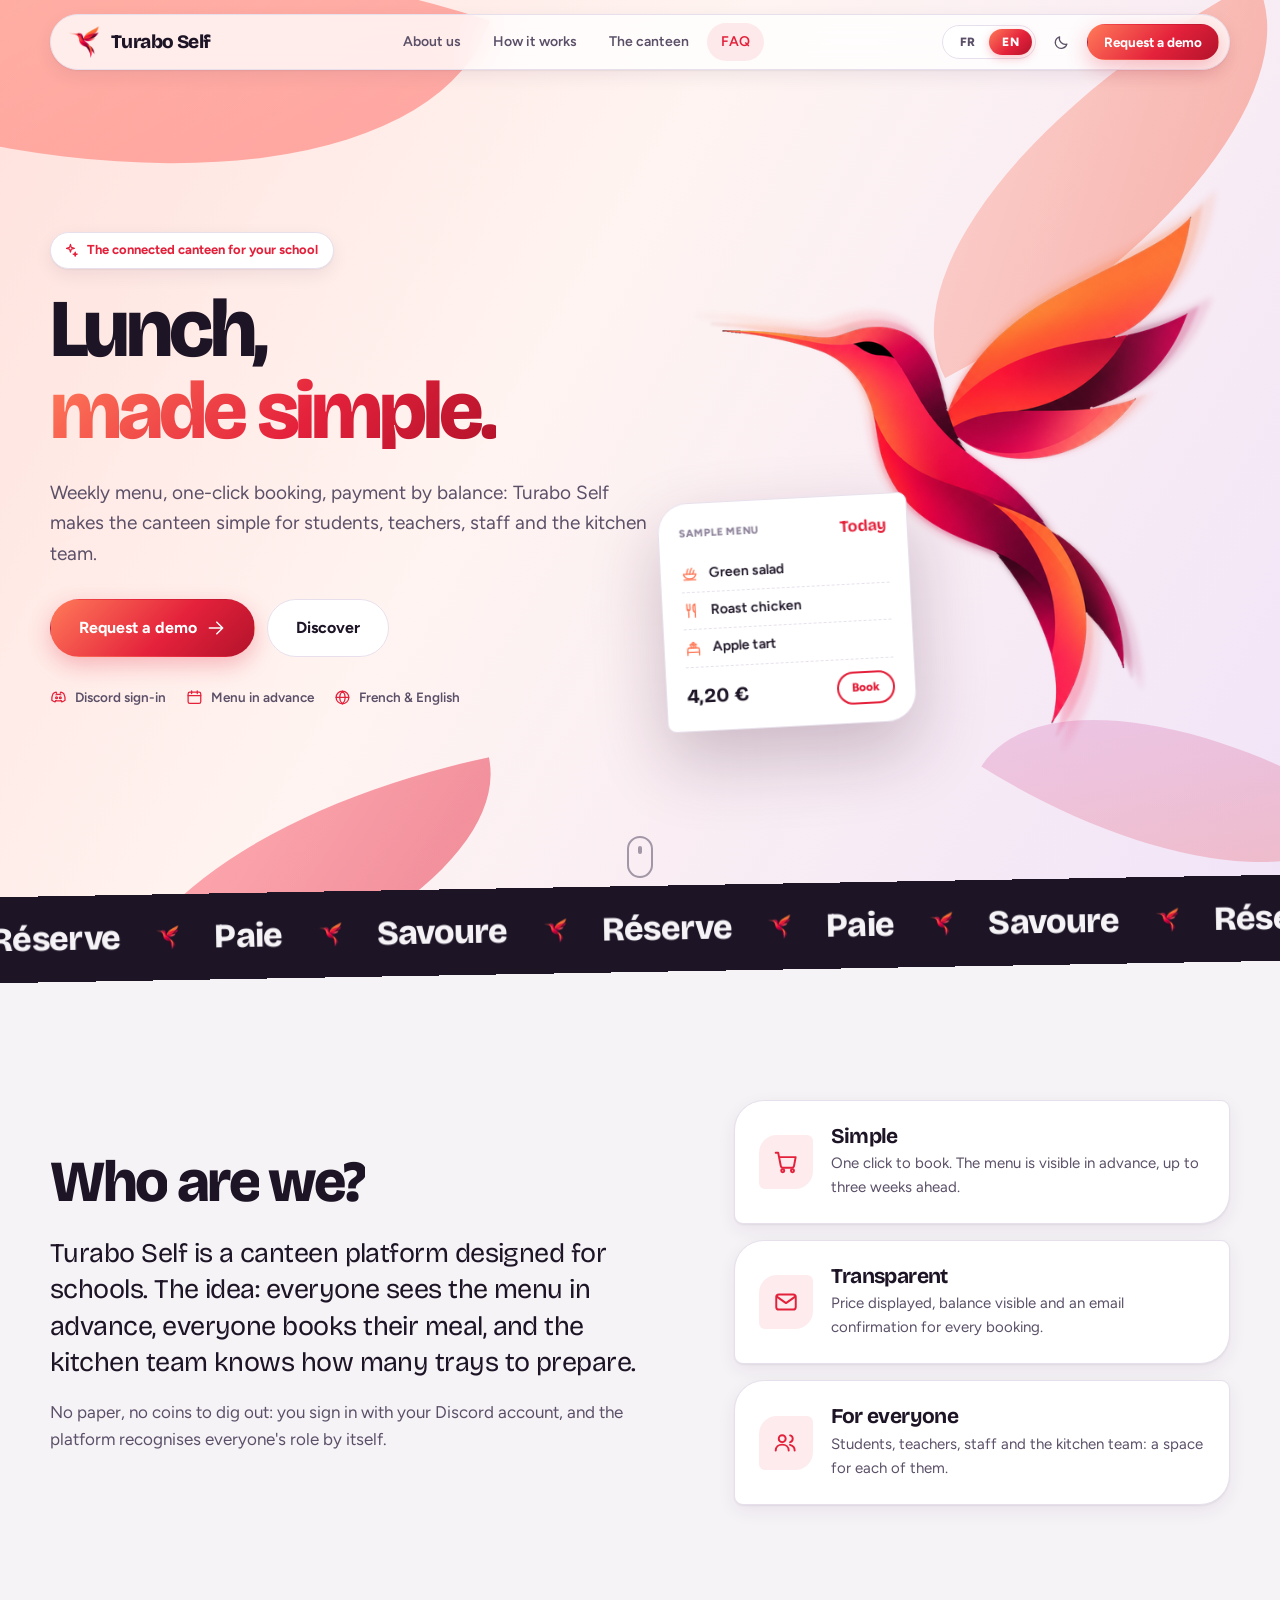
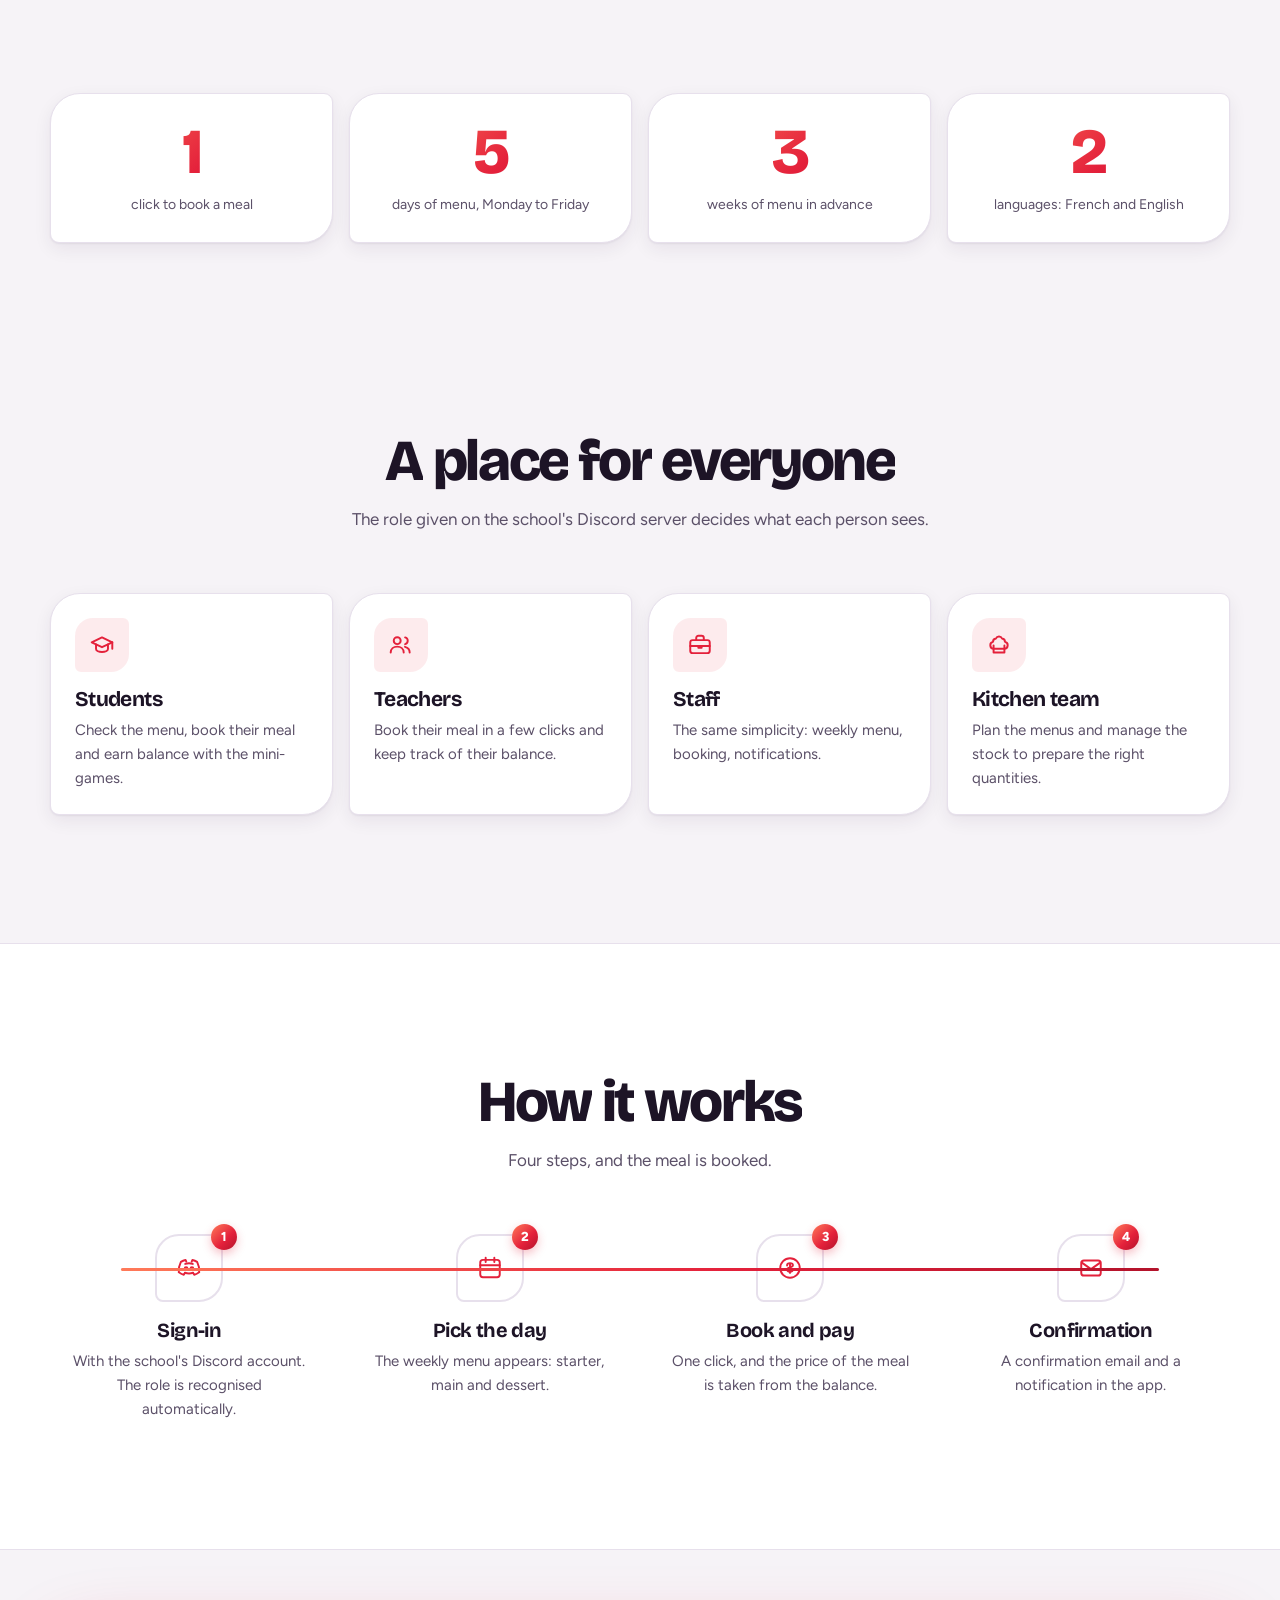
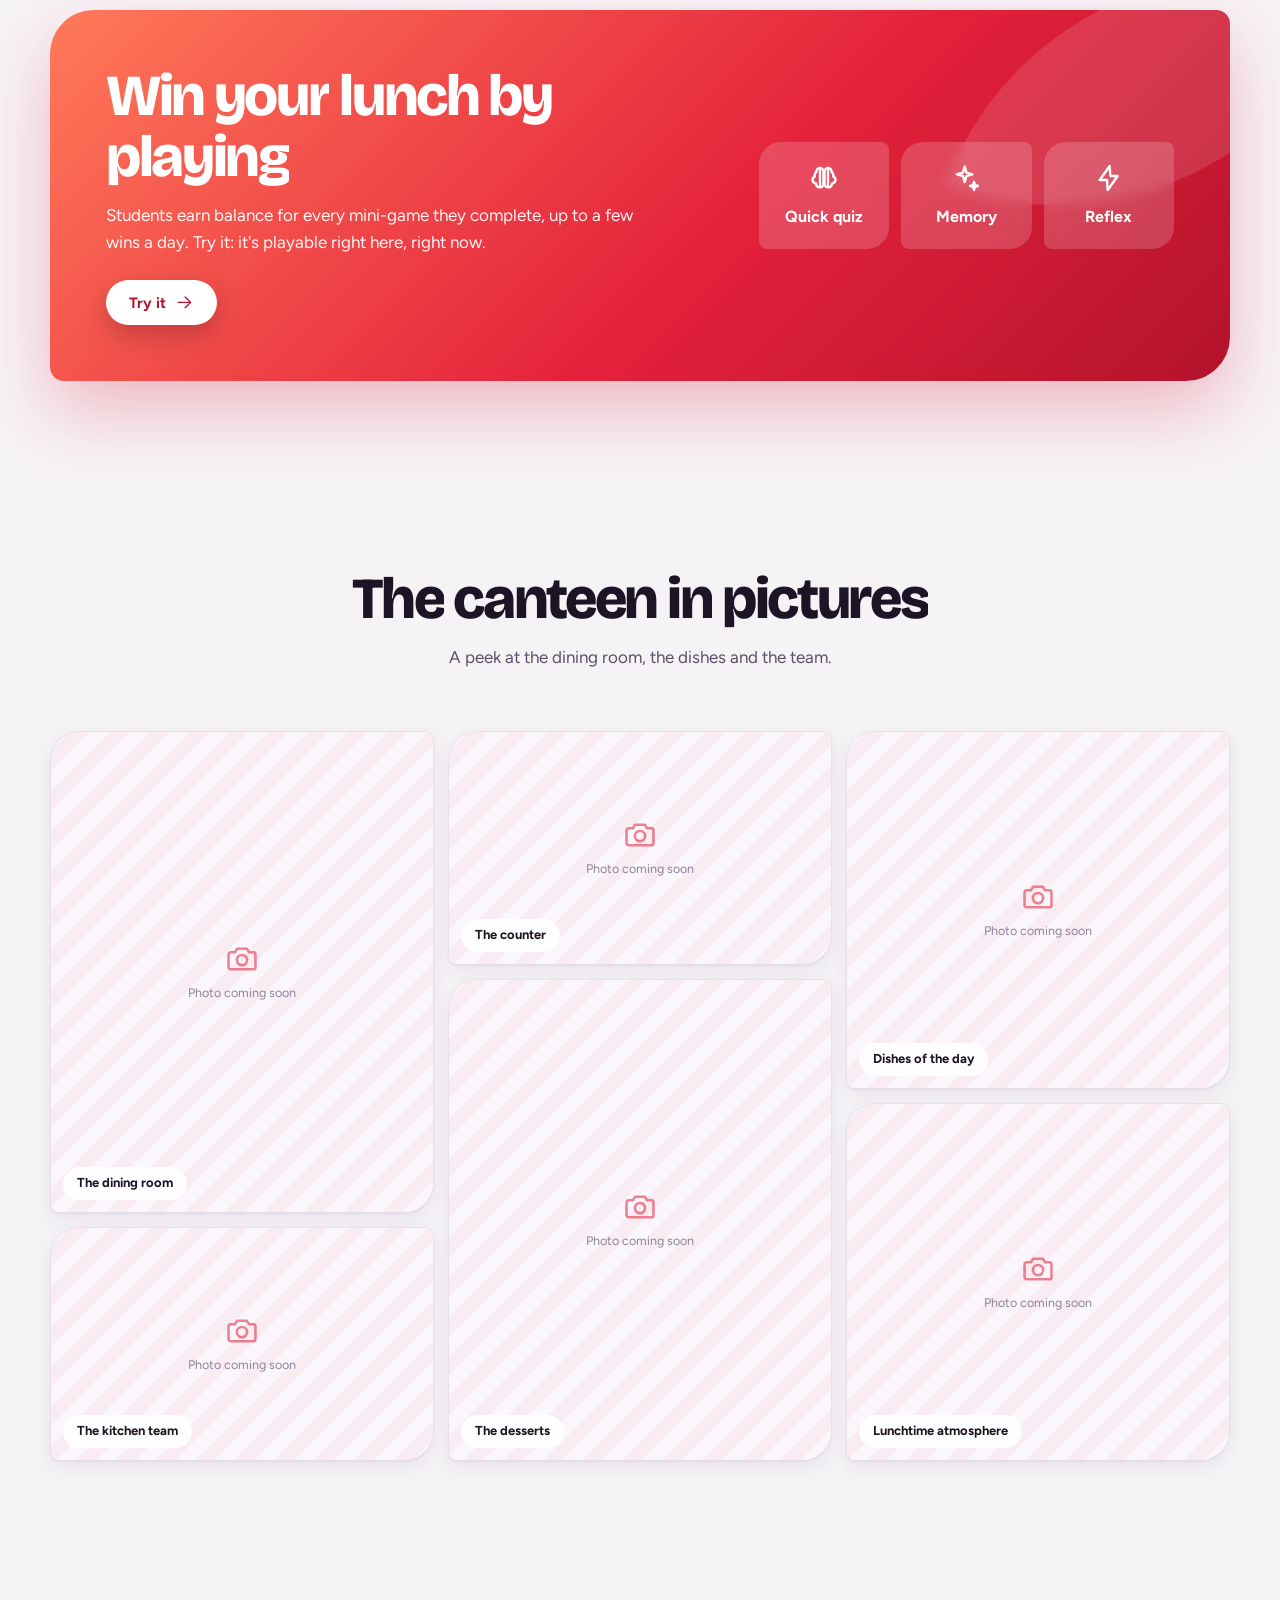
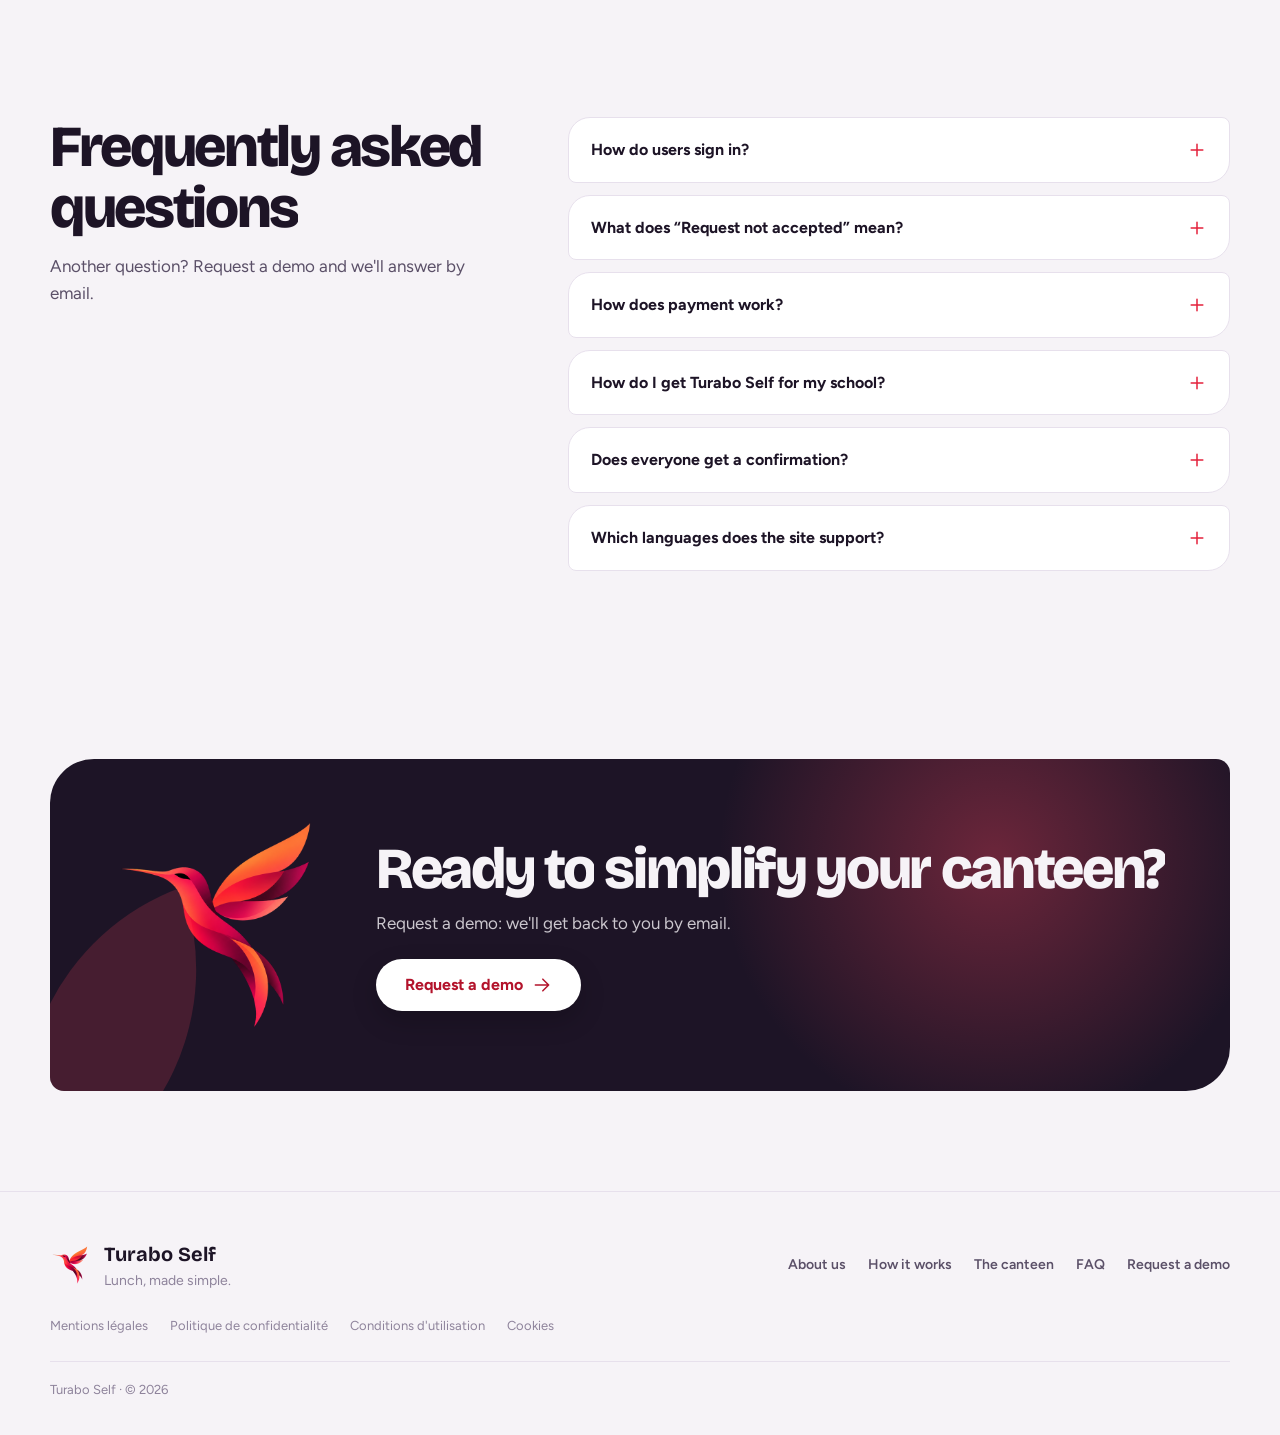
==== commit 1bed04ee: "Add files via upload" ====
--- a/index.html
+++ b/index.html
@@ -4,10 +4,10 @@
   <meta charset="UTF-8" />
   <meta name="viewport" content="width=device-width, initial-scale=1.0" />
   <title>Turabo Self — La cantine, simplement</title>
-  <meta name="description" content="Turabo Self, le self du Campus Rosa Parks : consulte le menu de la semaine, réserve ton repas en un clic et paie avec ton solde." />
+  <meta name="description" content="Turabo Self : la cantine connectée pour les établissements. Menu de la semaine, réservation en un clic, paiement par solde. Demandez une démo." />
   <meta name="theme-color" content="#F6F3F7" />
   <meta property="og:title" content="Turabo Self — La cantine, simplement" />
-  <meta property="og:description" content="Le self du Campus Rosa Parks : menu de la semaine, réservation en un clic." />
+  <meta property="og:description" content="La cantine connectée pour votre établissement. Demandez une démo." />
   <meta property="og:image" content="logo.png" />
 
   <link rel="icon" href="favicon.ico" sizes="any" />
@@ -54,6 +54,8 @@
   </defs>
 </svg>
 
+<div class="progress" id="progress" aria-hidden="true"></div>
+
 <!-- ============================ Barre de navigation ============================ -->
 <header class="nav" id="nav">
   <a class="nav-brand" href="#top" aria-label="Turabo Self">
@@ -73,7 +75,7 @@
       <button type="button" data-lang="en" aria-pressed="false">EN</button>
     </div>
     <button class="icon-btn" id="theme" type="button" aria-label="Thème"><svg class="ic"><use href="#i-moon"/></svg></button>
-    <a class="btn btn-primary btn-sm nav-cta" href="https://self.campus-rosaparks.fr/" data-i18n="nav.cta">Ouvrir Turabo Self</a>
+    <button type="button" class="btn btn-primary btn-sm nav-cta magnet" data-demo data-i18n="nav.cta">Demander une démo</button>
     <button class="icon-btn burger" id="burger" type="button" aria-label="Menu" aria-expanded="false"><span></span><span></span></button>
   </div>
 </header>
@@ -86,14 +88,14 @@
 
   <div class="wrap hero-grid">
     <div class="hero-text">
-      <p class="pill"><svg class="ic"><use href="#i-sparkles"/></svg><span data-i18n="hero.pill">Le self du Campus Rosa Parks</span></p>
+      <p class="pill"><svg class="ic"><use href="#i-sparkles"/></svg><span data-i18n="hero.pill">La cantine connectée pour votre établissement</span></p>
       <h1 class="hero-title">
         <span class="line"><span data-i18n="hero.t1">La cantine,</span></span>
         <span class="line"><span data-i18n="hero.t2">simplement.</span></span>
       </h1>
-      <p class="hero-lead" data-i18n="hero.lead">Consulte le menu de la semaine, réserve ton repas en un clic et paie avec ton solde. Simple pour les élèves, les professeurs, le personnel et l'équipe de cuisine.</p>
+      <p class="hero-lead" data-i18n="hero.lead">Menu de la semaine, réservation en un clic, paiement par solde : Turabo Self simplifie la cantine pour les élèves, les professeurs, le personnel et l'équipe de cuisine.</p>
       <div class="hero-cta">
-        <a class="btn btn-primary btn-lg" href="https://self.campus-rosaparks.fr/"><span data-i18n="hero.cta1">Ouvrir Turabo Self</span><svg class="ic"><use href="#i-arrow"/></svg></a>
+        <button type="button" class="btn btn-primary btn-lg magnet" data-demo><span data-i18n="hero.cta1">Demander une démo</span><svg class="ic"><use href="#i-arrow"/></svg></button>
         <a class="btn btn-ghost btn-lg" href="#about" data-i18n="hero.cta2">Découvrir</a>
       </div>
       <ul class="hero-chips">
@@ -112,10 +114,12 @@
 
       <aside class="menu-card" aria-label="Exemple de menu">
         <div class="mc-head"><span class="mc-tag" data-i18n="mc.tag">Exemple de menu</span><b data-i18n="mc.day">Aujourd'hui</b></div>
-        <p class="mc-row"><svg class="ic"><use href="#i-salad"/></svg><span data-i18n="mc.a">Salade verte</span></p>
-        <p class="mc-row"><svg class="ic"><use href="#i-utensils"/></svg><span data-i18n="mc.b">Poulet rôti</span></p>
-        <p class="mc-row"><svg class="ic"><use href="#i-cake"/></svg><span data-i18n="mc.c">Tarte aux pommes</span></p>
-        <div class="mc-foot"><b>4,20 €</b><span class="mc-btn"><svg class="ic"><use href="#i-check"/></svg><span data-i18n="mc.book">Réservé</span></span></div>
+        <div class="mc-rows" id="mc-rows">
+          <p class="mc-row"><svg class="ic"><use href="#i-salad"/></svg><span id="mc-a">Salade verte</span></p>
+          <p class="mc-row"><svg class="ic"><use href="#i-utensils"/></svg><span id="mc-b">Poulet rôti</span></p>
+          <p class="mc-row"><svg class="ic"><use href="#i-cake"/></svg><span id="mc-c">Tarte aux pommes</span></p>
+        </div>
+        <div class="mc-foot"><b>4,20 €</b><span class="mc-btn" id="mc-btn"><svg class="ic"><use href="#i-check"/></svg><span id="mc-btn-t">Réserver</span></span></div>
       </aside>
     </div>
   </div>
@@ -138,8 +142,8 @@
   <div class="wrap about-grid">
     <div class="about-text">
       <h2 class="h2 rv" data-i18n="about.title">Qui sommes-nous ?</h2>
-      <p class="big rv" style="--d:.08s" data-i18n="about.p1">Turabo Self est la plateforme du self du Campus Rosa Parks. Elle a été pensée pour rendre le repas du midi plus simple : tout le monde voit le menu à l'avance, chacun réserve son repas, et l'équipe de cuisine sait combien de plateaux préparer.</p>
-      <p class="rv" style="--d:.16s" data-i18n="about.p2">Pas de papier, pas de monnaie à chercher : on se connecte avec son compte Discord du campus, et le site reconnaît tout seul son rôle.</p>
+      <p class="big rv" style="--d:.08s" data-i18n="about.p1">Turabo Self est une plateforme de cantine pensée pour les établissements scolaires. Le principe : tout le monde voit le menu à l'avance, chacun réserve son repas, et l'équipe de cuisine sait combien de plateaux préparer.</p>
+      <p class="rv" style="--d:.16s" data-i18n="about.p2">Pas de papier, pas de monnaie à chercher : on se connecte avec son compte Discord, et la plateforme reconnaît toute seule le rôle de chacun.</p>
     </div>
     <div class="values">
       <article class="card rv" style="--d:.05s"><span class="tile"><svg class="ic"><use href="#i-cart"/></svg></span><h3 data-i18n="v1.t">Simple</h3><p data-i18n="v1.p">Un clic pour réserver. Le menu est visible à l'avance, jusqu'à trois semaines.</p></article>
@@ -152,7 +156,7 @@
 <!-- ================================== Chiffres ================================== -->
 <section class="section tight">
   <div class="wrap stats">
-    <div class="stat rv"><b class="num" data-count="4.2" data-dec="2" data-suffix=" €">4,20 €</b><span data-i18n="s1">le prix d'un repas</span></div>
+    <div class="stat rv"><b class="num" data-count="1">1</b><span data-i18n="s1">clic pour réserver son repas</span></div>
     <div class="stat rv" style="--d:.07s"><b class="num" data-count="5">5</b><span data-i18n="s2">jours de menu, du lundi au vendredi</span></div>
     <div class="stat rv" style="--d:.14s"><b class="num" data-count="3">3</b><span data-i18n="s3">semaines de menu à l'avance</span></div>
     <div class="stat rv" style="--d:.21s"><b class="num" data-count="2">2</b><span data-i18n="s4">langues : français et anglais</span></div>
@@ -164,7 +168,7 @@
   <div class="wrap">
     <div class="head rv">
       <h2 class="h2" data-i18n="roles.title">Une place pour chacun</h2>
-      <p class="sub" data-i18n="roles.sub">Ton rôle sur le serveur Discord du campus décide de ce que tu vois.</p>
+      <p class="sub" data-i18n="roles.sub">Le rôle attribué sur le serveur Discord de l'établissement décide de ce que chacun voit.</p>
     </div>
     <div class="roles">
       <article class="card role rv"><span class="tile"><svg class="ic"><use href="#i-cap"/></svg></span><h3 data-i18n="r1.t">Élèves</h3><p data-i18n="r1.p">Consultent le menu, réservent leur repas et gagnent du solde grâce aux mini-jeux.</p></article>
@@ -183,10 +187,10 @@
       <p class="sub" data-i18n="how.sub">Quatre étapes, et le repas est réservé.</p>
     </div>
     <ol class="steps">
-      <li class="step rv"><span class="n">1</span><span class="tile"><svg class="ic"><use href="#i-discord"/></svg></span><h3 data-i18n="st1.t">Connecte-toi</h3><p data-i18n="st1.p">Avec ton compte Discord du campus. Ton rôle est reconnu automatiquement.</p></li>
-      <li class="step rv" style="--d:.1s"><span class="n">2</span><span class="tile"><svg class="ic"><use href="#i-calendar"/></svg></span><h3 data-i18n="st2.t">Choisis ton jour</h3><p data-i18n="st2.p">Le menu de la semaine s'affiche : entrée, plat et dessert.</p></li>
-      <li class="step rv" style="--d:.2s"><span class="n">3</span><span class="tile"><svg class="ic"><use href="#i-coin"/></svg></span><h3 data-i18n="st3.t">Réserve et paie</h3><p data-i18n="st3.p">Un clic, et les 4,20 € sont débités de ton solde.</p></li>
-      <li class="step rv" style="--d:.3s"><span class="n">4</span><span class="tile"><svg class="ic"><use href="#i-mail"/></svg></span><h3 data-i18n="st4.t">Reçois ta confirmation</h3><p data-i18n="st4.p">Un e-mail de confirmation et une notification dans l'application.</p></li>
+      <li class="step rv"><span class="n">1</span><span class="tile"><svg class="ic"><use href="#i-discord"/></svg></span><h3 data-i18n="st1.t">Connexion</h3><p data-i18n="st1.p">Avec le compte Discord de l'établissement. Le rôle est reconnu automatiquement.</p></li>
+      <li class="step rv" style="--d:.1s"><span class="n">2</span><span class="tile"><svg class="ic"><use href="#i-calendar"/></svg></span><h3 data-i18n="st2.t">Choix du jour</h3><p data-i18n="st2.p">Le menu de la semaine s'affiche : entrée, plat et dessert.</p></li>
+      <li class="step rv" style="--d:.2s"><span class="n">3</span><span class="tile"><svg class="ic"><use href="#i-coin"/></svg></span><h3 data-i18n="st3.t">Réservation et paiement</h3><p data-i18n="st3.p">Un clic, et le prix du repas est débité du solde.</p></li>
+      <li class="step rv" style="--d:.3s"><span class="n">4</span><span class="tile"><svg class="ic"><use href="#i-mail"/></svg></span><h3 data-i18n="st4.t">Confirmation</h3><p data-i18n="st4.p">Un e-mail de confirmation et une notification dans l'application.</p></li>
     </ol>
   </div>
 </section>
@@ -197,13 +201,13 @@
     <div class="games rv">
       <div class="games-text">
         <h2 class="h2" data-i18n="g.title">Gagne ton repas en jouant</h2>
-        <p data-i18n="g.p">Les élèves peuvent gagner 4 € de solde à chaque mini-jeu réussi, dans la limite de 3 victoires par jour.</p>
-        <a class="btn btn-light" href="https://self.campus-rosaparks.fr/"><span data-i18n="g.cta">Essayer</span><svg class="ic"><use href="#i-arrow"/></svg></a>
+        <p data-i18n="g.p">Les élèves gagnent du solde à chaque mini-jeu réussi, dans la limite de quelques victoires par jour. Essayez : c'est jouable ici, tout de suite.</p>
+        <button type="button" class="btn btn-light magnet" data-game="quiz"><span data-i18n="g.cta">Essayer</span><svg class="ic"><use href="#i-arrow"/></svg></button>
       </div>
       <div class="games-tiles">
-        <div class="gt"><svg class="ic"><use href="#i-brain"/></svg><b data-i18n="g.a">Quiz express</b></div>
-        <div class="gt"><svg class="ic"><use href="#i-sparkles"/></svg><b>Memory</b></div>
-        <div class="gt"><svg class="ic"><use href="#i-zap"/></svg><b data-i18n="g.c">Réflexe</b></div>
+        <button type="button" class="gt" data-game="quiz"><svg class="ic"><use href="#i-brain"/></svg><b data-i18n="g.a">Quiz express</b></button>
+        <button type="button" class="gt" data-game="memory"><svg class="ic"><use href="#i-sparkles"/></svg><b>Memory</b></button>
+        <button type="button" class="gt" data-game="reflex"><svg class="ic"><use href="#i-zap"/></svg><b data-i18n="g.c">Réflexe</b></button>
       </div>
     </div>
   </div>
@@ -232,14 +236,14 @@
   <div class="wrap faq-wrap">
     <div class="head rv left">
       <h2 class="h2" data-i18n="faq.title">Questions fréquentes</h2>
-      <p class="sub" data-i18n="faq.sub">Une autre question ? Demande à l'administration du campus.</p>
+      <p class="sub" data-i18n="faq.sub">Une autre question ? Demandez-nous une démo, nous répondons par e-mail.</p>
     </div>
     <div class="faq">
-      <details class="rv"><summary><span data-i18n="q1">Comment je me connecte ?</span><svg class="ic"><use href="#i-plus"/></svg></summary><p data-i18n="a1">Avec ton compte Discord du campus : clique sur « Continuer avec Discord ». Ton rôle (élève, professeur, personnel) est reconnu automatiquement. À la première connexion, un court formulaire te demande ton nom, ton prénom et ta classe ou ta matière.</p></details>
-      <details class="rv" style="--d:.05s"><summary><span data-i18n="q2">J'ai le message « Demande non acceptée »</span><svg class="ic"><use href="#i-plus"/></svg></summary><p data-i18n="a2">Cela veut dire que ton compte Discord n'est pas sur le serveur du campus, ou qu'il n'a pas de rôle reconnu. Contacte l'administration du campus.</p></details>
-      <details class="rv" style="--d:.1s"><summary><span data-i18n="q3">Combien coûte un repas ?</span><svg class="ic"><use href="#i-plus"/></svg></summary><p data-i18n="a3">Un repas coûte 4,20 €, payés avec ton solde Turabo Self.</p></details>
-      <details class="rv" style="--d:.15s"><summary><span data-i18n="q4">Comment mon solde est-il alimenté ?</span><svg class="ic"><use href="#i-plus"/></svg></summary><p data-i18n="a4">Ton solde est crédité par l'administration du campus. Les élèves peuvent aussi en gagner grâce aux mini-jeux (4 € par victoire, 3 victoires par jour au maximum).</p></details>
-      <details class="rv" style="--d:.2s"><summary><span data-i18n="q5">Est-ce que je reçois une confirmation ?</span><svg class="ic"><use href="#i-plus"/></svg></summary><p data-i18n="a5">Oui. Si tu as renseigné ton adresse e-mail, tu reçois un message à chaque réservation. Tu retrouves aussi tes notifications dans l'application.</p></details>
+      <details class="rv"><summary><span data-i18n="q1">Comment les utilisateurs se connectent-ils ?</span><svg class="ic"><use href="#i-plus"/></svg></summary><p data-i18n="a1">Avec leur compte Discord : ils cliquent sur « Continuer avec Discord » et leur rôle (élève, professeur, personnel) est reconnu automatiquement d'après le serveur Discord de l'établissement. À la première connexion, un court formulaire demande le nom, le prénom et la classe ou la matière.</p></details>
+      <details class="rv" style="--d:.05s"><summary><span data-i18n="q2">Que veut dire « Demande non acceptée » ?</span><svg class="ic"><use href="#i-plus"/></svg></summary><p data-i18n="a2">Le compte Discord n'est pas sur le serveur de l'établissement, ou n'a aucun rôle reconnu. L'administration de l'établissement peut y remédier.</p></details>
+      <details class="rv" style="--d:.1s"><summary><span data-i18n="q3">Comment fonctionne le paiement ?</span><svg class="ic"><use href="#i-plus"/></svg></summary><p data-i18n="a3">Chaque personne a un solde. Réserver un repas débite le prix du repas de ce solde. Le solde est géré par l'administration, et les élèves peuvent aussi en gagner avec les mini-jeux.</p></details>
+      <details class="rv" style="--d:.15s"><summary><span data-i18n="q4">Comment obtenir Turabo Self pour mon établissement ?</span><svg class="ic"><use href="#i-plus"/></svg></summary><p data-i18n="a4">Cliquez sur « Demander une démo » et remplissez le court formulaire : qui vous êtes, pourquoi vous êtes intéressé(e) et le lien de votre serveur Discord ou de votre site. Nous vous répondons par e-mail.</p></details>
+      <details class="rv" style="--d:.2s"><summary><span data-i18n="q5">Est-ce que chacun reçoit une confirmation ?</span><svg class="ic"><use href="#i-plus"/></svg></summary><p data-i18n="a5">Oui. Si l'adresse e-mail a été renseignée, un message est envoyé à chaque réservation. Les notifications sont aussi disponibles dans l'application.</p></details>
       <details class="rv" style="--d:.25s"><summary><span data-i18n="q6">Le site existe en quelles langues ?</span><svg class="ic"><use href="#i-plus"/></svg></summary><p data-i18n="a6">En français et en anglais. Le bouton FR | EN change la langue à tout moment.</p></details>
     </div>
   </div>
@@ -251,9 +255,9 @@
     <div class="final rv">
       <img class="final-bird" src="logo.png" alt="" draggable="false" />
       <div>
-        <h2 class="h2" data-i18n="fin.title">Prêt(e) à déjeuner ?</h2>
-        <p data-i18n="fin.p">Connecte-toi avec Discord et réserve ton prochain repas.</p>
-        <a class="btn btn-light btn-lg" href="https://self.campus-rosaparks.fr/"><span data-i18n="fin.cta">Ouvrir Turabo Self</span><svg class="ic"><use href="#i-arrow"/></svg></a>
+        <h2 class="h2" data-i18n="fin.title">Prêt(e) à simplifier votre cantine ?</h2>
+        <p data-i18n="fin.p">Demandez une démo : nous revenons vers vous par e-mail.</p>
+        <button type="button" class="btn btn-light btn-lg magnet" data-demo><span data-i18n="fin.cta">Demander une démo</span><svg class="ic"><use href="#i-arrow"/></svg></button>
       </div>
     </div>
   </div>
@@ -269,11 +273,64 @@
       <a href="#how" data-i18n="nav.how">Comment ça marche</a>
       <a href="#photos" data-i18n="nav.photos">Le self</a>
       <a href="#faq" data-i18n="nav.faq">Questions</a>
-      <a href="https://self.campus-rosaparks.fr/" data-i18n="nav.cta">Ouvrir Turabo Self</a>
+      <a href="#demo" data-demo data-i18n="nav.cta">Demander une démo</a>
     </nav>
-    <p class="foot-note" data-i18n="foot.note">Turabo Self by Campus Rosa Parks</p>
+    <nav class="foot-legal" aria-label="Informations légales">
+      <a href="mentions-legales.html">Mentions légales</a>
+      <a href="confidentialite.html">Politique de confidentialité</a>
+      <a href="conditions.html">Conditions d'utilisation</a>
+      <a href="cookies.html">Cookies</a>
+    </nav>
+    <p class="foot-note"><span data-i18n="foot.note">Turabo Self</span> · © 2026</p>
   </div>
 </footer>
+
+
+<!-- Formulaire « Demander une démo » -->
+<div class="modal" id="demo" hidden role="dialog" aria-modal="true" aria-labelledby="demo-title">
+  <div class="modal-box">
+    <button class="modal-x" type="button" data-close aria-label="Fermer">×</button>
+    <div id="demo-form-view">
+      <span class="tile"><svg class="ic"><use href="#i-mail"/></svg></span>
+      <h2 id="demo-title" class="m-title" data-i18n="demo.title">Demander une démo</h2>
+      <p class="m-sub" data-i18n="demo.sub">Dites-nous qui vous êtes : nous vous répondons par e-mail.</p>
+      <form id="demo-form" novalidate>
+        <div class="f-row">
+          <label class="f"><span data-i18n="demo.first">Prénom</span><input id="d-prenom" autocomplete="given-name" maxlength="60" /></label>
+          <label class="f"><span data-i18n="demo.last">Nom</span><input id="d-nom" autocomplete="family-name" maxlength="60" /></label>
+        </div>
+        <label class="f"><span data-i18n="demo.email">Adresse e-mail</span><input id="d-email" type="email" autocomplete="email" maxlength="120" /></label>
+        <label class="f"><span data-i18n="demo.why">Pourquoi voulez-vous avoir Turabo Self ?</span><textarea id="d-why" rows="4" maxlength="1200"></textarea></label>
+        <label class="f"><span data-i18n="demo.link">Lien de votre serveur Discord ou de votre site web</span><input id="d-link" autocomplete="url" maxlength="200" /></label>
+        <input class="hp" id="d-hp" tabindex="-1" autocomplete="off" aria-hidden="true" />
+        <p class="f-err" id="d-err" role="alert" hidden></p>
+        <button class="btn btn-primary btn-lg w100" id="d-send" type="submit"><span data-i18n="demo.send">Envoyer ma demande</span><svg class="ic"><use href="#i-arrow"/></svg></button>
+        <p class="f-note" data-i18n="demo.privacy">Vos données servent uniquement à répondre à votre demande. <a href="confidentialite.html" target="_blank" rel="noopener">Politique de confidentialité</a></p>
+      </form>
+    </div>
+    <div id="demo-done" class="done" hidden>
+      <svg class="check" viewBox="0 0 52 52" aria-hidden="true"><circle cx="26" cy="26" r="24"/><path d="M15 27l8 8 15-17"/></svg>
+      <h2 class="m-title" data-i18n="demo.ok.t">Demande envoyée !</h2>
+      <p class="m-sub" data-i18n="demo.ok.p">Merci ! Nous revenons vers vous par e-mail très bientôt.</p>
+      <button class="btn btn-ghost" type="button" data-close data-i18n="demo.close">Fermer</button>
+    </div>
+  </div>
+</div>
+
+<!-- Mini-jeux jouables -->
+<div class="modal" id="gm" hidden role="dialog" aria-modal="true" aria-labelledby="gm-title">
+  <div class="modal-box wide">
+    <button class="modal-x" type="button" data-close aria-label="Fermer">×</button>
+    <h2 id="gm-title" class="m-title" data-i18n="gm.title">Essayez un mini-jeu</h2>
+    <div class="tabs" id="gm-tabs" role="tablist">
+      <button type="button" role="tab" data-game="quiz"><svg class="ic"><use href="#i-brain"/></svg><span data-i18n="g.a">Quiz express</span></button>
+      <button type="button" role="tab" data-game="memory"><svg class="ic"><use href="#i-sparkles"/></svg><span>Memory</span></button>
+      <button type="button" role="tab" data-game="reflex"><svg class="ic"><use href="#i-zap"/></svg><span data-i18n="g.c">Réflexe</span></button>
+    </div>
+    <div class="stage" id="gm-stage"></div>
+    <p class="gm-note" data-i18n="gm.note">Ceci est une démo : dans l'application, chaque victoire ajoute du solde au compte de l'élève.</p>
+  </div>
+</div>
 
 <div class="lightbox" id="lightbox" hidden role="dialog" aria-modal="true">
   <button class="lb-close" id="lb-close" type="button" aria-label="Fermer">×</button>
--- a/style.css
+++ b/style.css
@@ -128,8 +128,15 @@
 .mc-row .ic { color: var(--coral); }
 .mc-foot { display: flex; align-items: center; justify-content: space-between; padding-top: 12px; }
 .mc-foot b { font-family: var(--f-display); font-size: 20px; }
-.mc-btn { display: inline-flex; align-items: center; gap: 6px; padding: 5px 12px; border: 2px solid var(--mint); color: var(--mint); border-radius: 8px; font-weight: 800; font-size: 12px; rotate: 6deg; animation: stamp .6s 2s var(--spring) both; }
-@keyframes stamp { from { opacity: 0; scale: 2; rotate: -14deg; } to { opacity: 1; scale: 1; rotate: 6deg; } }
+.mc-btn { display: inline-flex; align-items: center; gap: 6px; padding: 5px 13px; border: 2px solid var(--primary); color: var(--primary); border-radius: 999px; font-weight: 800; font-size: 12px; transition: transform .2s var(--ease), background .3s, color .3s, border-color .3s; }
+.mc-btn .ic { display: none; }
+.mc-btn.press { transform: scale(.88); background: var(--primary-soft); }
+.mc-btn.done { border-color: var(--mint); color: var(--mint); border-radius: 8px; rotate: 6deg; animation: stamp .55s var(--spring) both; }
+.mc-btn.done .ic { display: block; }
+@keyframes stamp { from { opacity: .3; scale: 1.9; rotate: -14deg; } to { opacity: 1; scale: 1; rotate: 6deg; } }
+.mc-row.in { animation: rowIn .5s var(--ease) both; } .mc-row.out { animation: rowOut .4s var(--ease) both; }
+@keyframes rowIn { from { opacity: 0; transform: translateX(-16px); } to { opacity: 1; transform: none; } }
+@keyframes rowOut { to { opacity: 0; transform: translateX(16px); } }
 .scroll-hint { position: absolute; left: 50%; bottom: 22px; translate: -50% 0; width: 26px; height: 42px; border: 2px solid var(--ink-2); border-radius: 14px; opacity: .55; }
 .scroll-hint i { position: absolute; left: 50%; top: 8px; width: 4px; height: 8px; margin-left: -2px; border-radius: 3px; background: var(--ink-2); animation: wheel 1.8s infinite; }
 @keyframes wheel { 0% { opacity: 0; transform: translateY(0); } 30% { opacity: 1; } 100% { opacity: 0; transform: translateY(14px); } }
@@ -261,3 +268,114 @@
   *, *::before, *::after { animation-duration: .001ms !important; animation-iteration-count: 1 !important; transition-duration: .001ms !important; }
   .marquee-track, .facet { animation: none !important; } .rv { opacity: 1; transform: none; }
 }
+
+
+/* ============================ AJOUTS : animations ============================ */
+.progress { position: fixed; z-index: 200; top: 0; left: 0; right: 0; height: 3px; background: var(--wing); transform-origin: left; transform: scaleX(0); }
+.petal { position: fixed; z-index: 400; width: 11px; height: 17px; border-radius: 100% 0 100% 0; pointer-events: none; }
+.marquee:hover .marquee-track { animation-play-state: paused; }
+
+/* Titres mot par mot */
+.h2 .w { display: inline-block; overflow: hidden; vertical-align: top; padding-bottom: .1em; margin-bottom: -.1em; }
+.h2 .w > span { display: inline-block; transform: translateY(108%) rotate(4deg); transition: transform .9s var(--ease) calc(var(--i, 0) * .07s + var(--d, 0s)); }
+.rv.in .w > span, .final.in .w > span, .games.in .w > span { transform: none; }
+.hero .h2 .w > span { transform: none; }
+
+/* Ligne des étapes qui se dessine */
+.steps::after { content: ""; position: absolute; left: 6%; right: 6%; top: 34px; height: 3px; border-radius: 3px; background: var(--wing); transform: scaleX(0); transform-origin: left; transition: transform 1.7s var(--ease) .3s; }
+.steps.draw::after { transform: scaleX(1); }
+.steps .step .tile { transition: transform .5s var(--spring), background .3s, color .3s, border-color .4s; }
+.steps.draw .step:hover .tile { border-color: var(--primary); }
+.step .n { transform: scale(0); transition: transform .5s var(--spring) calc(.4s + var(--d, 0s)); }
+.steps.draw .n { transform: scale(1); }
+
+/* Boutons-tuiles des jeux */
+.gt { border: none; color: inherit; font: inherit; cursor: pointer; }
+.gt .ic { transition: transform .4s var(--spring); } .gt:hover .ic { transform: scale(1.2) rotate(-8deg); }
+.games-tiles .gt:nth-child(1) { animation: bob 5s ease-in-out infinite; } .games-tiles .gt:nth-child(2) { animation: bob 5s .8s ease-in-out infinite; } .games-tiles .gt:nth-child(3) { animation: bob 5s 1.6s ease-in-out infinite; }
+@keyframes bob { 0%, 100% { translate: 0 0; } 50% { translate: 0 -7px; } }
+.final::after { content: ""; position: absolute; left: -60px; bottom: -70px; width: 240px; height: 240px; border-radius: 100% 0 100% 0; background: rgba(255, 71, 97, .18); rotate: -20deg; animation: drift 12s ease-in-out infinite alternate; }
+
+/* ============================ Fenêtres (formulaire + jeux) ============================ */
+.modal { position: fixed; inset: 0; z-index: 300; display: grid; place-items: center; padding: 18px; background: rgba(15, 8, 22, .7); backdrop-filter: blur(6px); -webkit-backdrop-filter: blur(6px); opacity: 0; transition: opacity .22s; overflow-y: auto; }
+.modal[hidden] { display: none; } .modal.show { opacity: 1; }
+.modal-box { position: relative; width: min(520px, 100%); margin: auto; padding: clamp(24px, 4vw, 38px); background: var(--surface); border: 1px solid var(--line); border-radius: 36px 12px 36px 12px; box-shadow: var(--shadow-lg); transform: translateY(24px) scale(.95); transition: transform .45s var(--spring); }
+.modal.show .modal-box { transform: none; } .modal-box.wide { width: min(600px, 100%); }
+.modal-x { position: absolute; top: 14px; right: 16px; width: 40px; height: 40px; border: none; border-radius: 50%; background: var(--surface-2); color: var(--ink-2); font-size: 26px; line-height: 1; cursor: pointer; transition: transform .3s var(--spring), background .2s, color .2s; }
+.modal-x:hover { transform: rotate(90deg); background: var(--primary-soft); color: var(--primary); }
+.m-title { font-size: clamp(26px, 3.4vw, 34px); font-weight: 800; margin: 16px 0 6px; letter-spacing: -0.035em; }
+.m-sub { color: var(--ink-2); font-size: 15px; margin-bottom: 20px; }
+.f { display: grid; gap: 6px; margin-bottom: 14px; font-size: 13.5px; }
+.f > span { font-weight: 700; color: var(--ink-2); }
+.f input, .f textarea { width: 100%; font: inherit; font-size: 16px; color: var(--ink); background: var(--surface-2); border: 1.5px solid var(--line); border-radius: 14px; padding: 12px 14px; resize: vertical; transition: border-color .15s, box-shadow .15s, background .15s; }
+.f input::placeholder, .f textarea::placeholder { color: var(--muted); }
+.f input:focus, .f textarea:focus { outline: none; border-color: var(--primary); box-shadow: 0 0 0 4px var(--primary-soft); background: var(--surface); }
+.f-row { display: grid; grid-template-columns: 1fr 1fr; gap: 12px; }
+.hp { position: absolute; left: -9999px; width: 1px; height: 1px; opacity: 0; }
+.f-err { padding: 11px 14px; margin-bottom: 14px; border-radius: 14px; background: var(--primary-soft); color: var(--primary); font-size: 13.5px; font-weight: 600; }
+.f-err a { text-decoration: underline; word-break: break-all; }
+.f-err.shake { animation: shake .35s; }
+@keyframes shake { 25% { transform: translateX(-6px); } 75% { transform: translateX(6px); } }
+.w100 { width: 100%; }
+.f-note { margin-top: 14px; font-size: 12px; color: var(--muted); text-align: center; } .f-note a { color: var(--primary); text-decoration: underline; }
+.done { text-align: center; padding: 14px 0 4px; }
+.check { width: 84px; height: 84px; margin: 0 auto 6px; fill: none; stroke: var(--mint); stroke-width: 3; stroke-linecap: round; stroke-linejoin: round; }
+.check circle { stroke-dasharray: 151; stroke-dashoffset: 151; animation: dash .7s var(--ease) .1s forwards; }
+.check path { stroke-dasharray: 40; stroke-dashoffset: 40; animation: dash .5s var(--ease) .6s forwards; }
+@keyframes dash { to { stroke-dashoffset: 0; } }
+.done .btn { margin-top: 10px; }
+
+.tabs { display: flex; flex-wrap: wrap; gap: 8px; margin: 14px 0 18px; }
+.tabs button { display: inline-flex; align-items: center; gap: 8px; padding: 9px 16px; border-radius: 999px; border: 1.5px solid var(--line); background: var(--surface); color: var(--ink-2); font: inherit; font-weight: 700; font-size: 14px; cursor: pointer; transition: all .25s var(--ease); }
+.tabs button:hover { border-color: var(--primary); color: var(--primary); }
+.tabs button.on { background: var(--wing); color: #fff; border-color: transparent; box-shadow: 0 6px 16px var(--primary-glow); }
+.stage { min-height: 250px; animation: pop .35s var(--spring); }
+@keyframes pop { from { opacity: 0; transform: scale(.94); } }
+.g-q { font-family: var(--f-display); font-size: 22px; font-weight: 700; line-height: 1.25; margin-bottom: 14px; }
+.g-opts { display: grid; gap: 8px; }
+.g-opt { text-align: left; padding: 13px 16px; border-radius: 14px; border: 1.5px solid var(--line); background: var(--surface-2); color: var(--ink); font: inherit; font-weight: 600; font-size: 15px; cursor: pointer; transition: all .2s var(--ease); }
+.g-opt:hover:not(:disabled) { border-color: var(--primary); transform: translateX(5px); }
+.g-opt.right { background: rgba(12, 143, 118, .13); border-color: var(--mint); color: var(--mint); animation: pop .4s var(--spring); }
+.g-opt.wrong { background: var(--primary-soft); border-color: var(--primary); animation: shake .35s; }
+.g-msg { margin: 12px 0 6px; font-weight: 700; color: var(--ink-2); font-size: 14px; }
+.win { display: flex; align-items: center; justify-content: space-between; gap: 12px; flex-wrap: wrap; margin-top: 14px; padding: 14px 16px; border-radius: 18px 6px 18px 6px; background: rgba(12, 143, 118, .12); color: var(--mint); animation: pop .45s var(--spring); }
+.mem { display: grid; grid-template-columns: repeat(3, 1fr); gap: 10px; perspective: 700px; }
+.mem-card { position: relative; height: 92px; border: none; padding: 0; background: none; cursor: pointer; transform-style: preserve-3d; transition: transform .55s var(--spring); }
+.mem-card.open { transform: rotateY(180deg); }
+.mf { position: absolute; inset: 0; display: grid; place-items: center; border-radius: 18px 6px 18px 6px; backface-visibility: hidden; -webkit-backface-visibility: hidden; font-size: 36px; }
+.mf.back { background: var(--primary-soft); border: 1.5px solid var(--line); }
+.mf.front { transform: rotateY(180deg); background: rgba(245, 165, 36, .18); border: 1.5px solid #E0A030; }
+.mem-card.matched .mf.front { background: rgba(12, 143, 118, .15); border-color: var(--mint); }
+.reflex { width: 100%; height: 170px; border: none; border-radius: 28px 8px 28px 8px; color: #fff; font-family: var(--f-display); font-weight: 800; font-size: 22px; cursor: pointer; transition: background .2s, transform .15s; }
+.reflex:active { transform: scale(.97); }
+.reflex.wait { background: #5B5068; } .reflex.go { background: var(--mint); animation: pop .25s var(--spring); } .reflex.early { background: var(--primary); animation: shake .35s; } .reflex.done { background: var(--wing); }
+.gm-note { margin-top: 18px; font-size: 12.5px; color: var(--muted); text-align: center; }
+
+/* Pied de page : liens légaux */
+.foot-legal { grid-column: 1 / -1; display: flex; flex-wrap: wrap; gap: 6px 22px; font-size: 13px; color: var(--muted); }
+.foot-legal a:hover { color: var(--primary); text-decoration: underline; }
+
+@media (max-width: 640px) { .f-row { grid-template-columns: 1fr; gap: 0; } .modal-box { border-radius: 28px 10px 28px 10px; } }
+@media (prefers-reduced-motion: reduce) { .h2 .w > span { transform: none; } .step .n { transform: none; } .steps::after { transform: none; } }
+
+/* ============================ Pages légales ============================ */
+.legal-nav { position: sticky; top: 0; z-index: 50; display: flex; align-items: center; justify-content: space-between; gap: 12px; padding: 12px clamp(16px, 4vw, 40px); background: color-mix(in srgb, var(--bg) 85%, transparent); backdrop-filter: blur(14px); -webkit-backdrop-filter: blur(14px); border-bottom: 1px solid var(--line); }
+.legal-nav .nav-brand img { width: 30px; height: 30px; }
+.back { display: inline-flex; align-items: center; gap: 8px; font-weight: 700; font-size: 14px; color: var(--ink-2); padding: 8px 14px; border-radius: 999px; border: 1px solid var(--line); background: var(--surface); }
+.back:hover { color: var(--primary); border-color: var(--primary); }
+.back .ic { transform: scaleX(-1); }
+.legal { width: min(820px, 100% - 40px); margin: clamp(30px, 6vw, 70px) auto 40px; }
+.legal h1 { font-size: clamp(34px, 5vw, 54px); font-weight: 800; letter-spacing: -0.04em; margin-bottom: 8px; }
+.legal .upd { color: var(--muted); font-size: 14px; margin-bottom: 30px; }
+.legal h2 { font-size: 24px; font-weight: 800; margin: 38px 0 10px; letter-spacing: -0.03em; }
+.legal p, .legal li { color: var(--ink-2); font-size: 16px; line-height: 1.75; margin-bottom: 12px; }
+.legal ul { list-style: disc; padding-left: 22px; margin-bottom: 12px; } .legal li { margin-bottom: 6px; }
+.legal a { color: var(--primary); text-decoration: underline; }
+.legal strong { color: var(--ink); }
+.legal table { width: 100%; border-collapse: collapse; margin: 14px 0 20px; font-size: 14.5px; display: block; overflow-x: auto; }
+.legal th, .legal td { text-align: left; vertical-align: top; padding: 11px 13px; border: 1px solid var(--line); color: var(--ink-2); }
+.legal th { background: var(--surface-2); color: var(--ink); font-weight: 700; }
+.legal .box { padding: 16px 20px; border-radius: 20px 7px 20px 7px; background: var(--primary-soft); color: var(--ink); margin: 18px 0; }
+.legal .box p { color: var(--ink); margin: 0; }
+mark.todo { background: #FFE38A; color: #4A3500; padding: 1px 7px; border-radius: 6px; font-weight: 700; }
+:root[data-theme="dark"] mark.todo { background: #6B5300; color: #FFE9A8; }
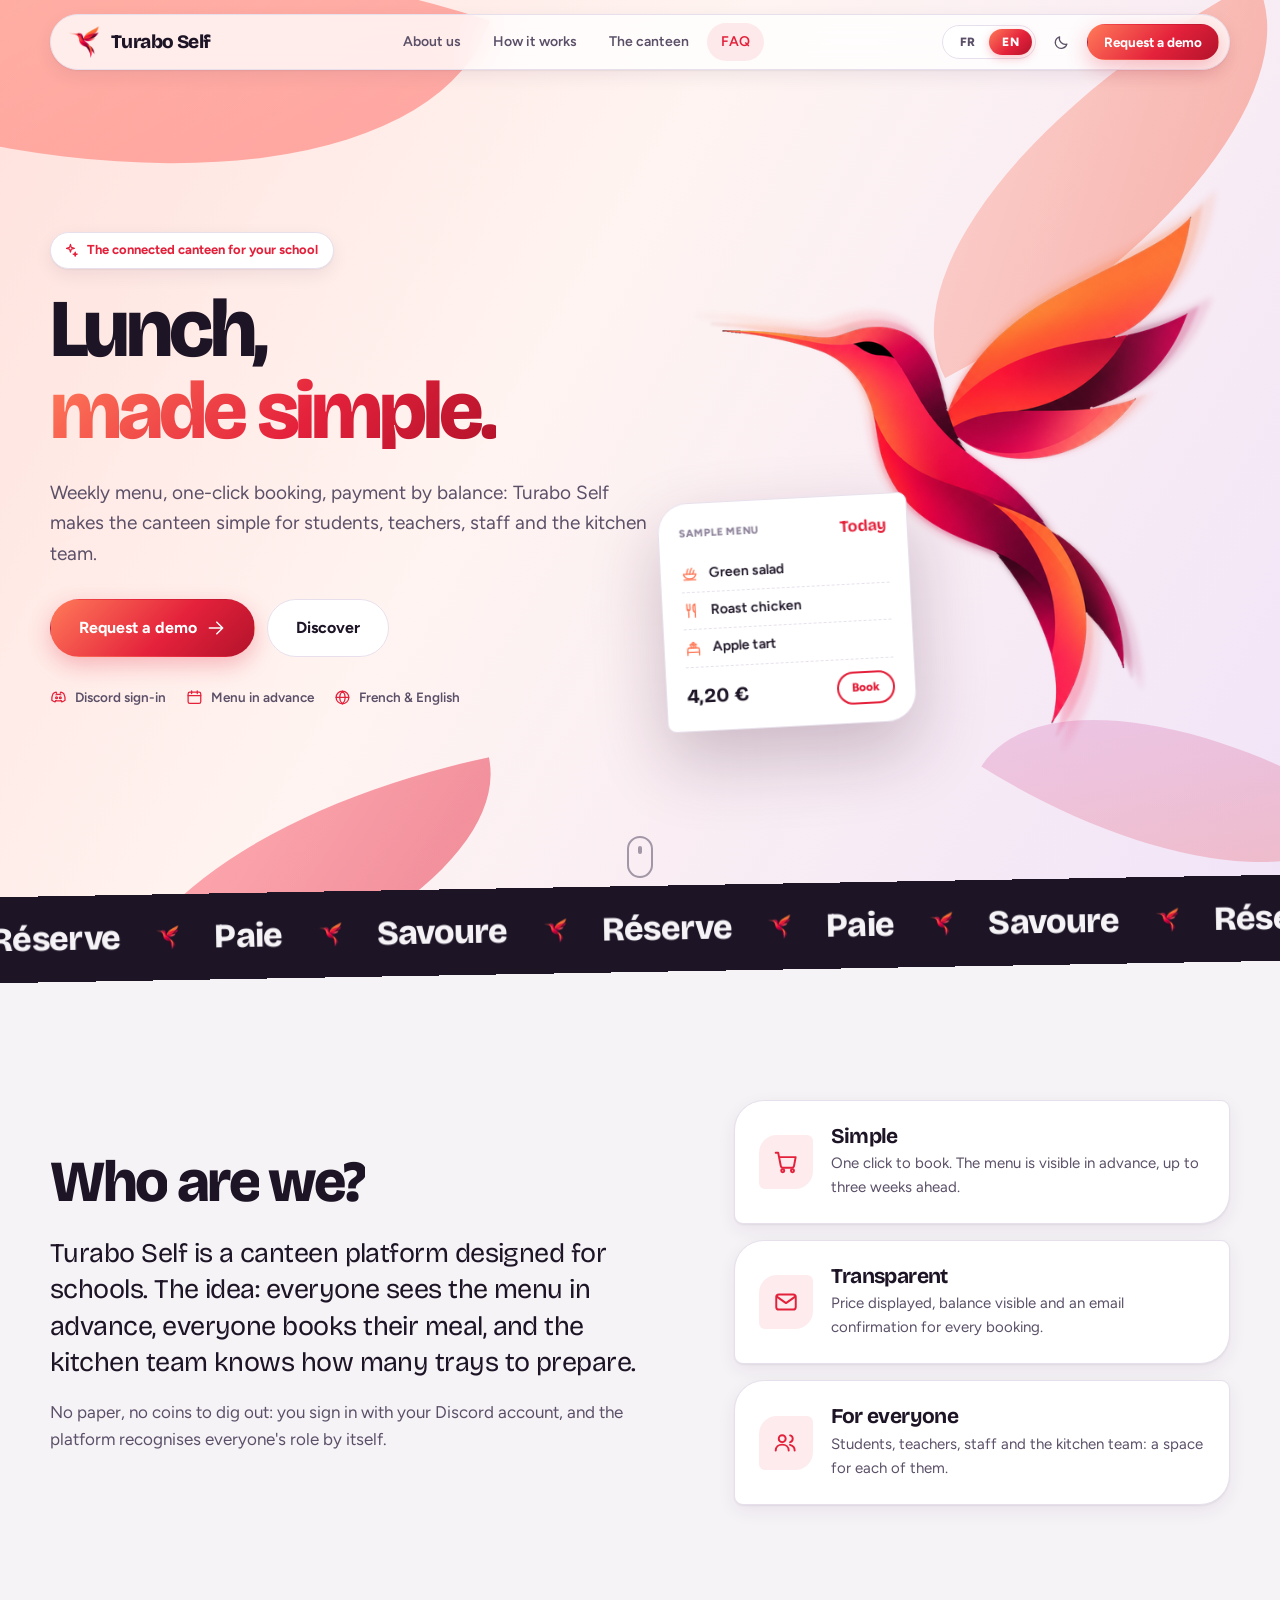
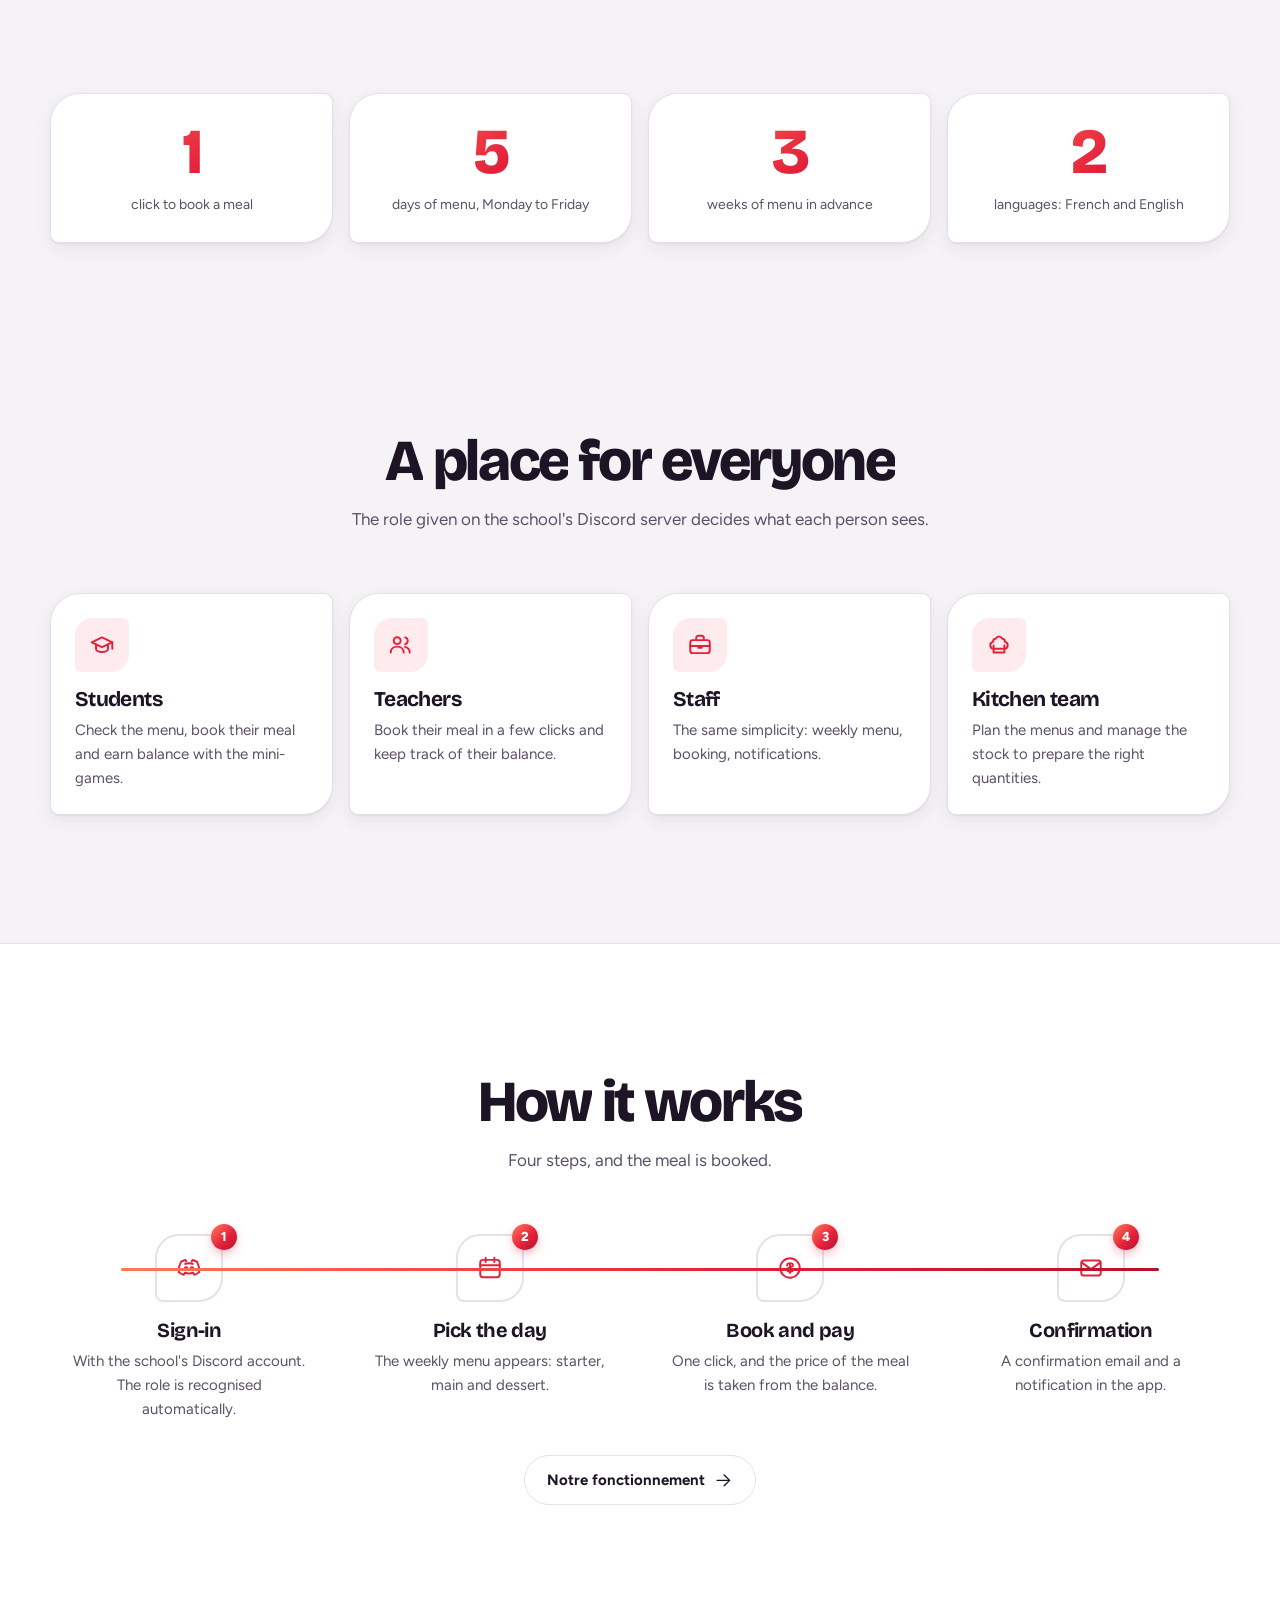
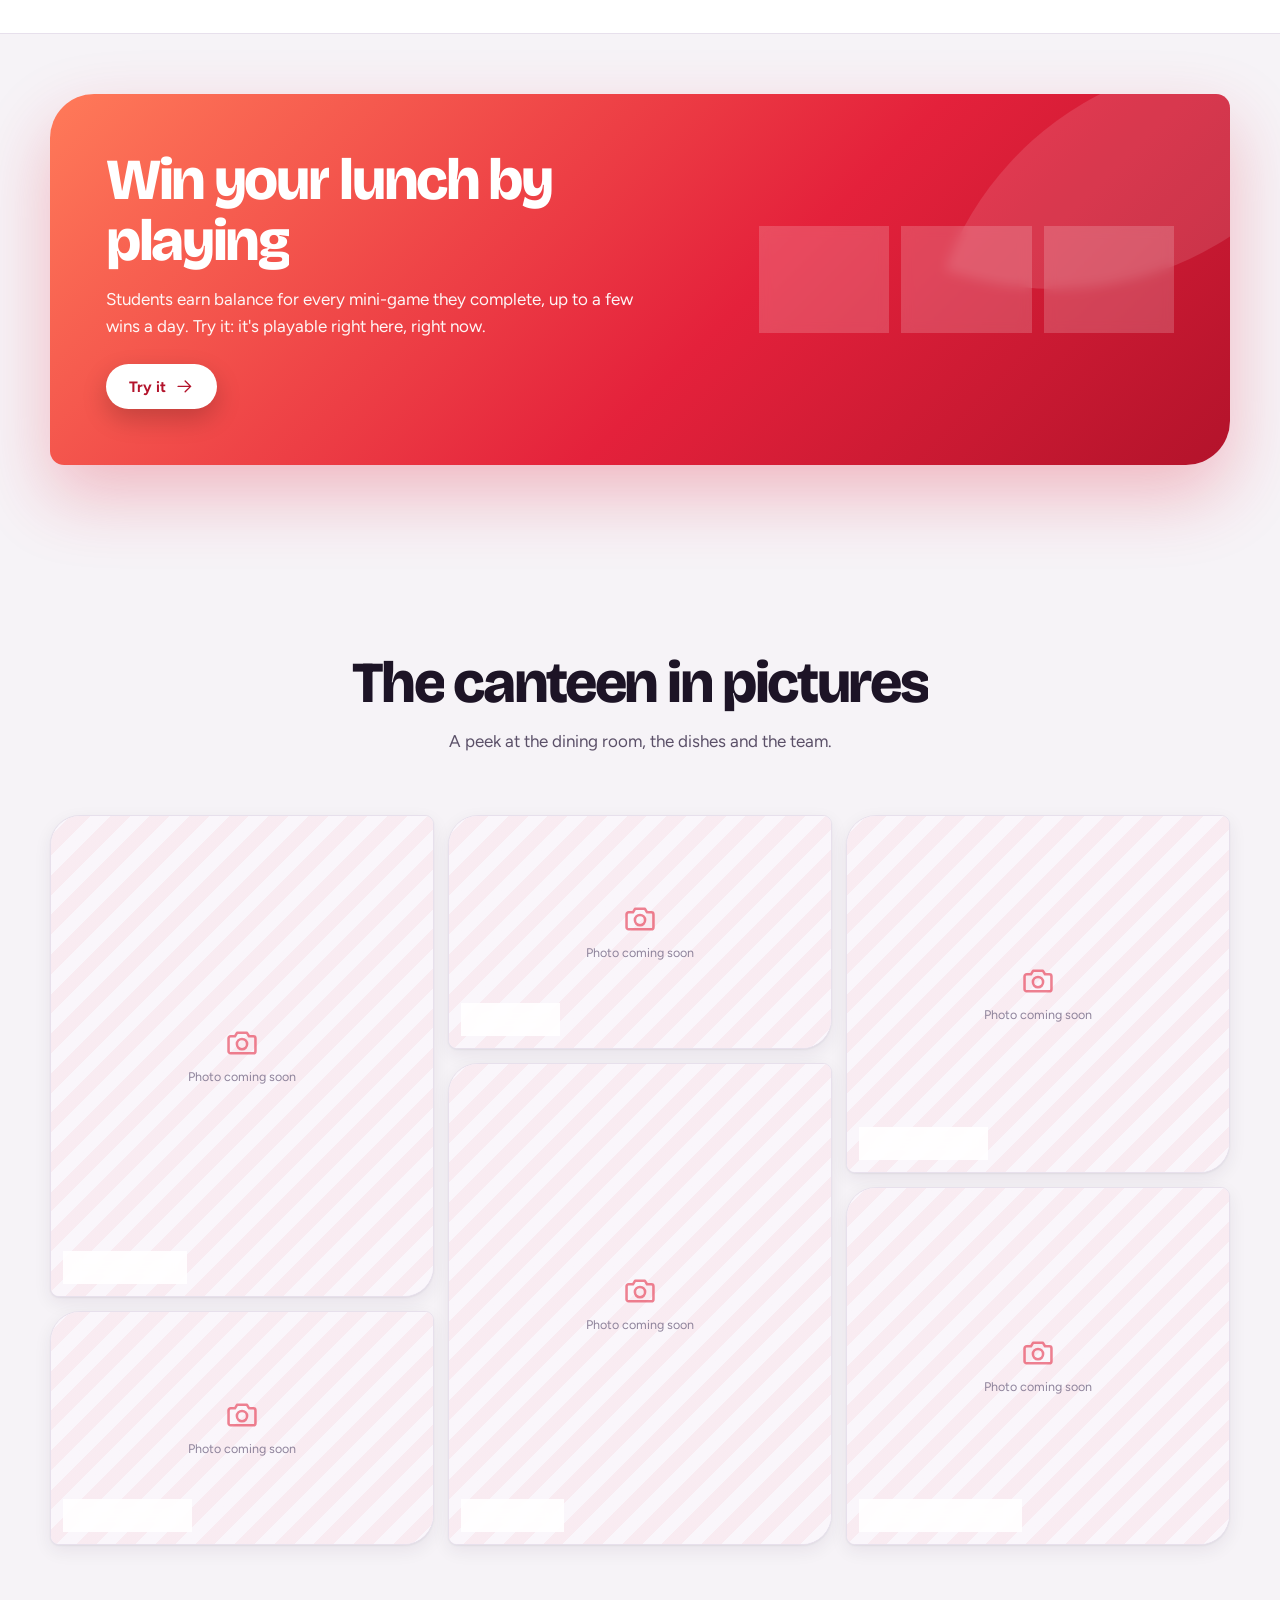
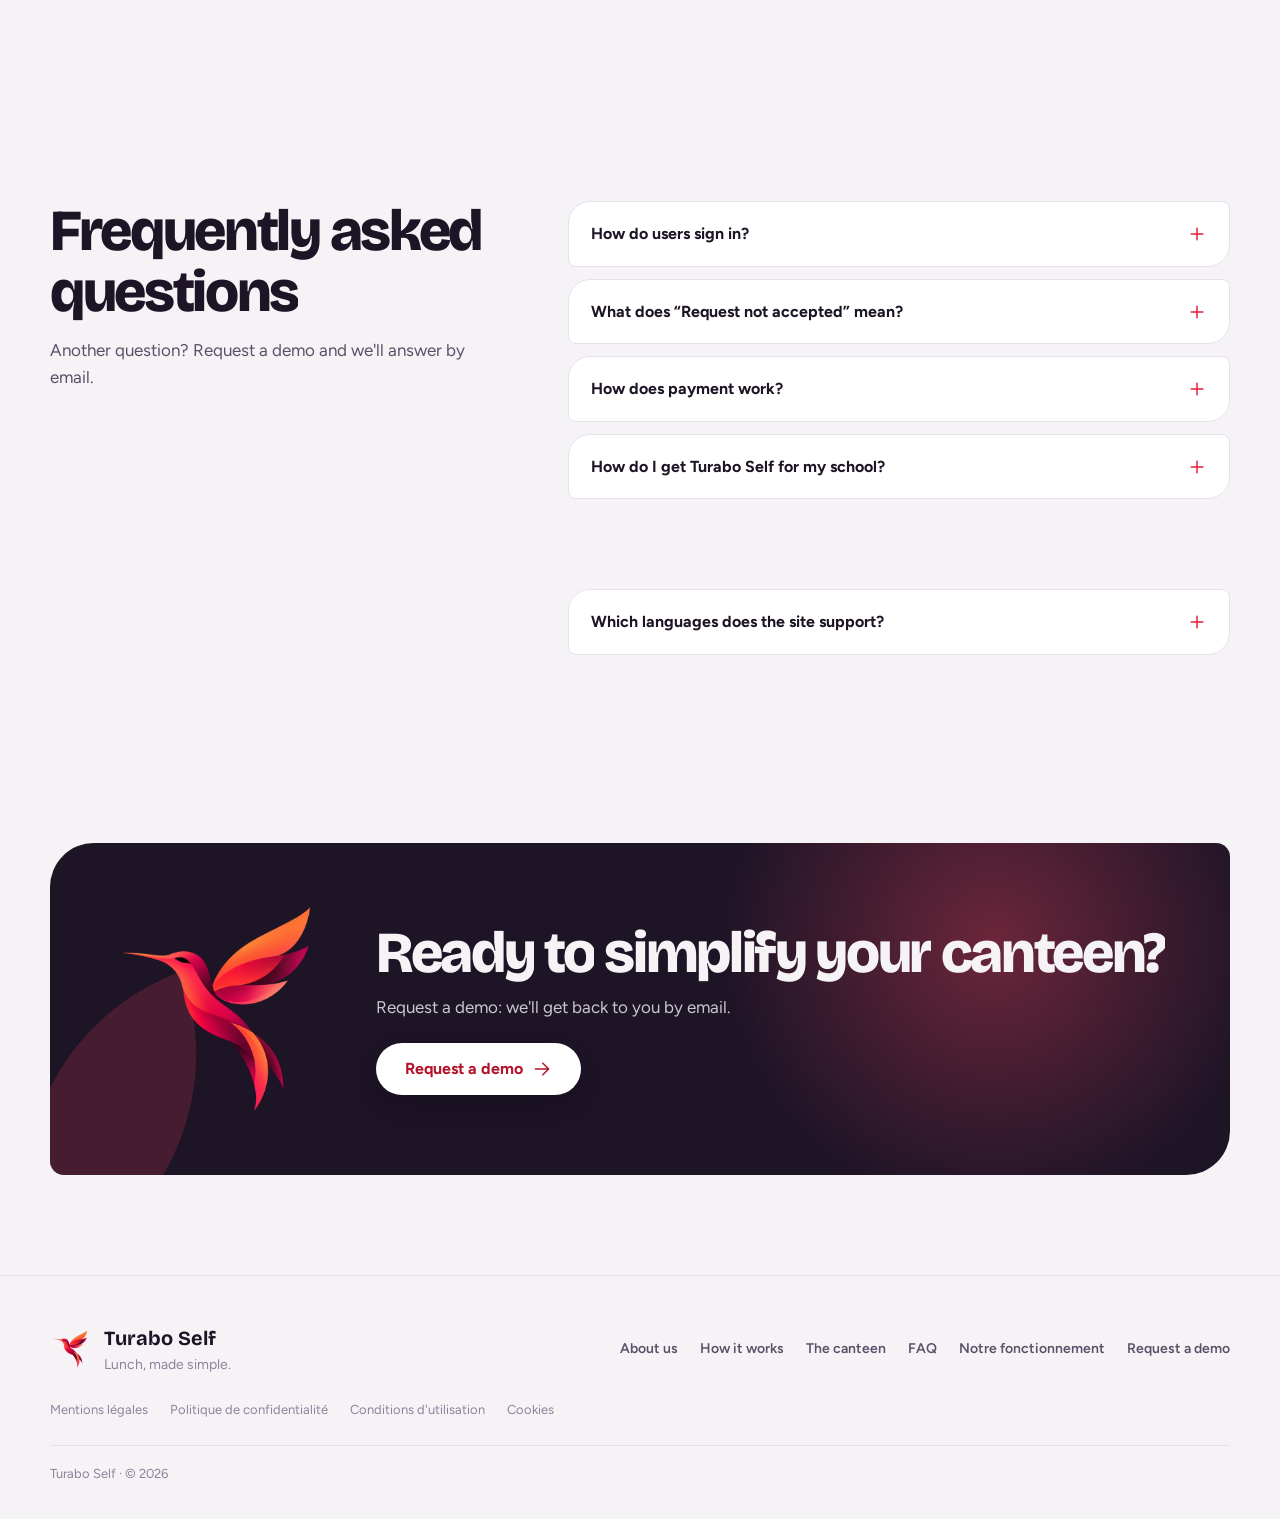
==== commit 4d50495b: "Update index.html" ====
--- a/index.html
+++ b/index.html
@@ -192,6 +192,7 @@
       <li class="step rv" style="--d:.2s"><span class="n">3</span><span class="tile"><svg class="ic"><use href="#i-coin"/></svg></span><h3 data-i18n="st3.t">Réservation et paiement</h3><p data-i18n="st3.p">Un clic, et le prix du repas est débité du solde.</p></li>
       <li class="step rv" style="--d:.3s"><span class="n">4</span><span class="tile"><svg class="ic"><use href="#i-mail"/></svg></span><h3 data-i18n="st4.t">Confirmation</h3><p data-i18n="st4.p">Un e-mail de confirmation et une notification dans l'application.</p></li>
     </ol>
+    <p class="rv" style="text-align:center;margin-top:34px"><a class="btn btn-ghost" href="fonctionnement.html"><span data-i18n="how.more">Notre fonctionnement</span><svg class="ic"><use href="#i-arrow"/></svg></a></p>
   </div>
 </section>
 
@@ -273,6 +274,7 @@
       <a href="#how" data-i18n="nav.how">Comment ça marche</a>
       <a href="#photos" data-i18n="nav.photos">Le self</a>
       <a href="#faq" data-i18n="nav.faq">Questions</a>
+      <a href="fonctionnement.html" data-i18n="nav.work">Notre fonctionnement</a>
       <a href="#demo" data-demo data-i18n="nav.cta">Demander une démo</a>
     </nav>
     <nav class="foot-legal" aria-label="Informations légales">
@@ -290,6 +292,12 @@
 <div class="modal" id="demo" hidden role="dialog" aria-modal="true" aria-labelledby="demo-title">
   <div class="modal-box">
     <button class="modal-x" type="button" data-close aria-label="Fermer">×</button>
+    <div id="demo-closed" hidden>
+      <span class="tile"><svg class="ic"><use href="#i-calendar"/></svg></span>
+      <h2 class="m-title" data-i18n="demo.closed.t">Démo bientôt disponible</h2>
+      <p class="m-sub" data-i18n="demo.closed.p">Le formulaire de démo n'est pas encore ouvert : ouverture prévue le 20/09/2026. En attendant, retrouvez Turabo Self sur Discord.</p>
+      <a class="btn btn-primary btn-lg" href="https://discord.gg/6u2QMU9jPp" target="_blank" rel="noopener"><svg class="ic"><use href="#i-discord"/></svg><span data-i18n="demo.closed.cta">Rejoindre le Discord</span></a>
+    </div>
     <div id="demo-form-view">
       <span class="tile"><svg class="ic"><use href="#i-mail"/></svg></span>
       <h2 id="demo-title" class="m-title" data-i18n="demo.title">Demander une démo</h2>
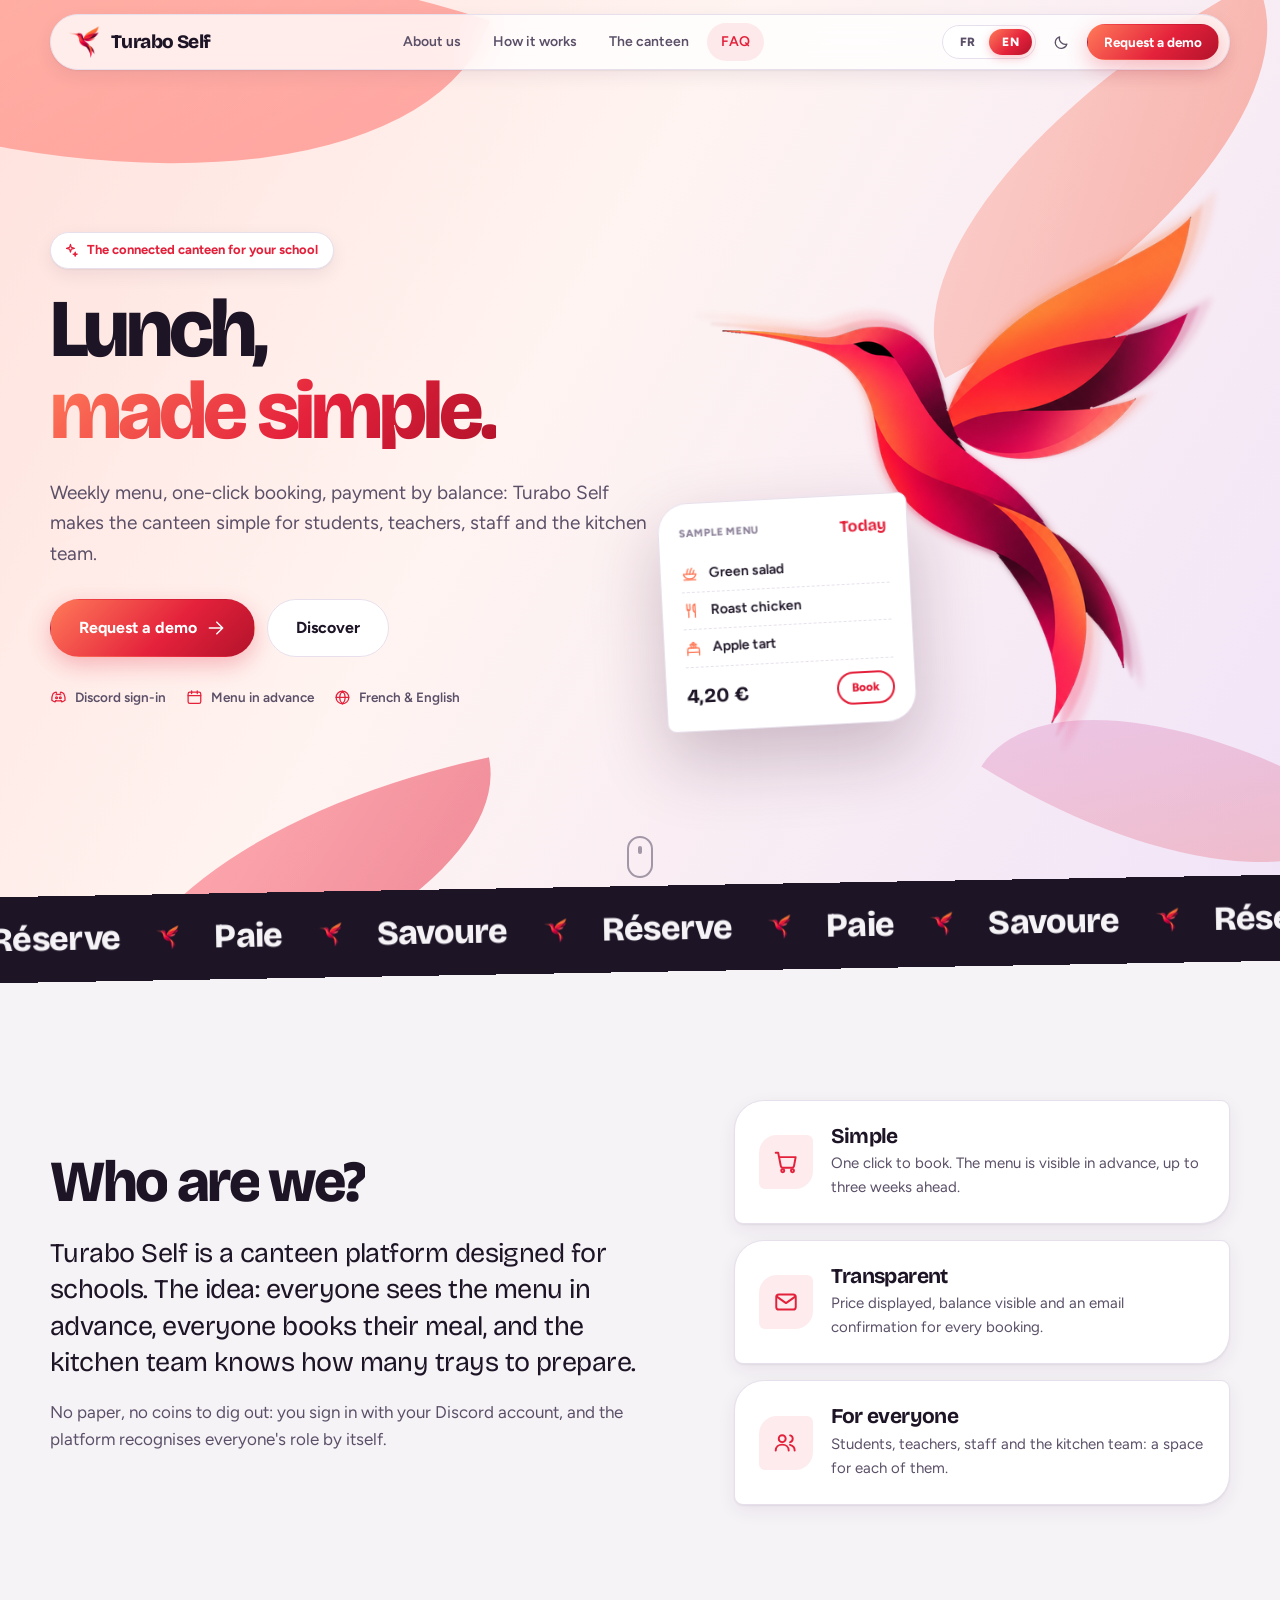
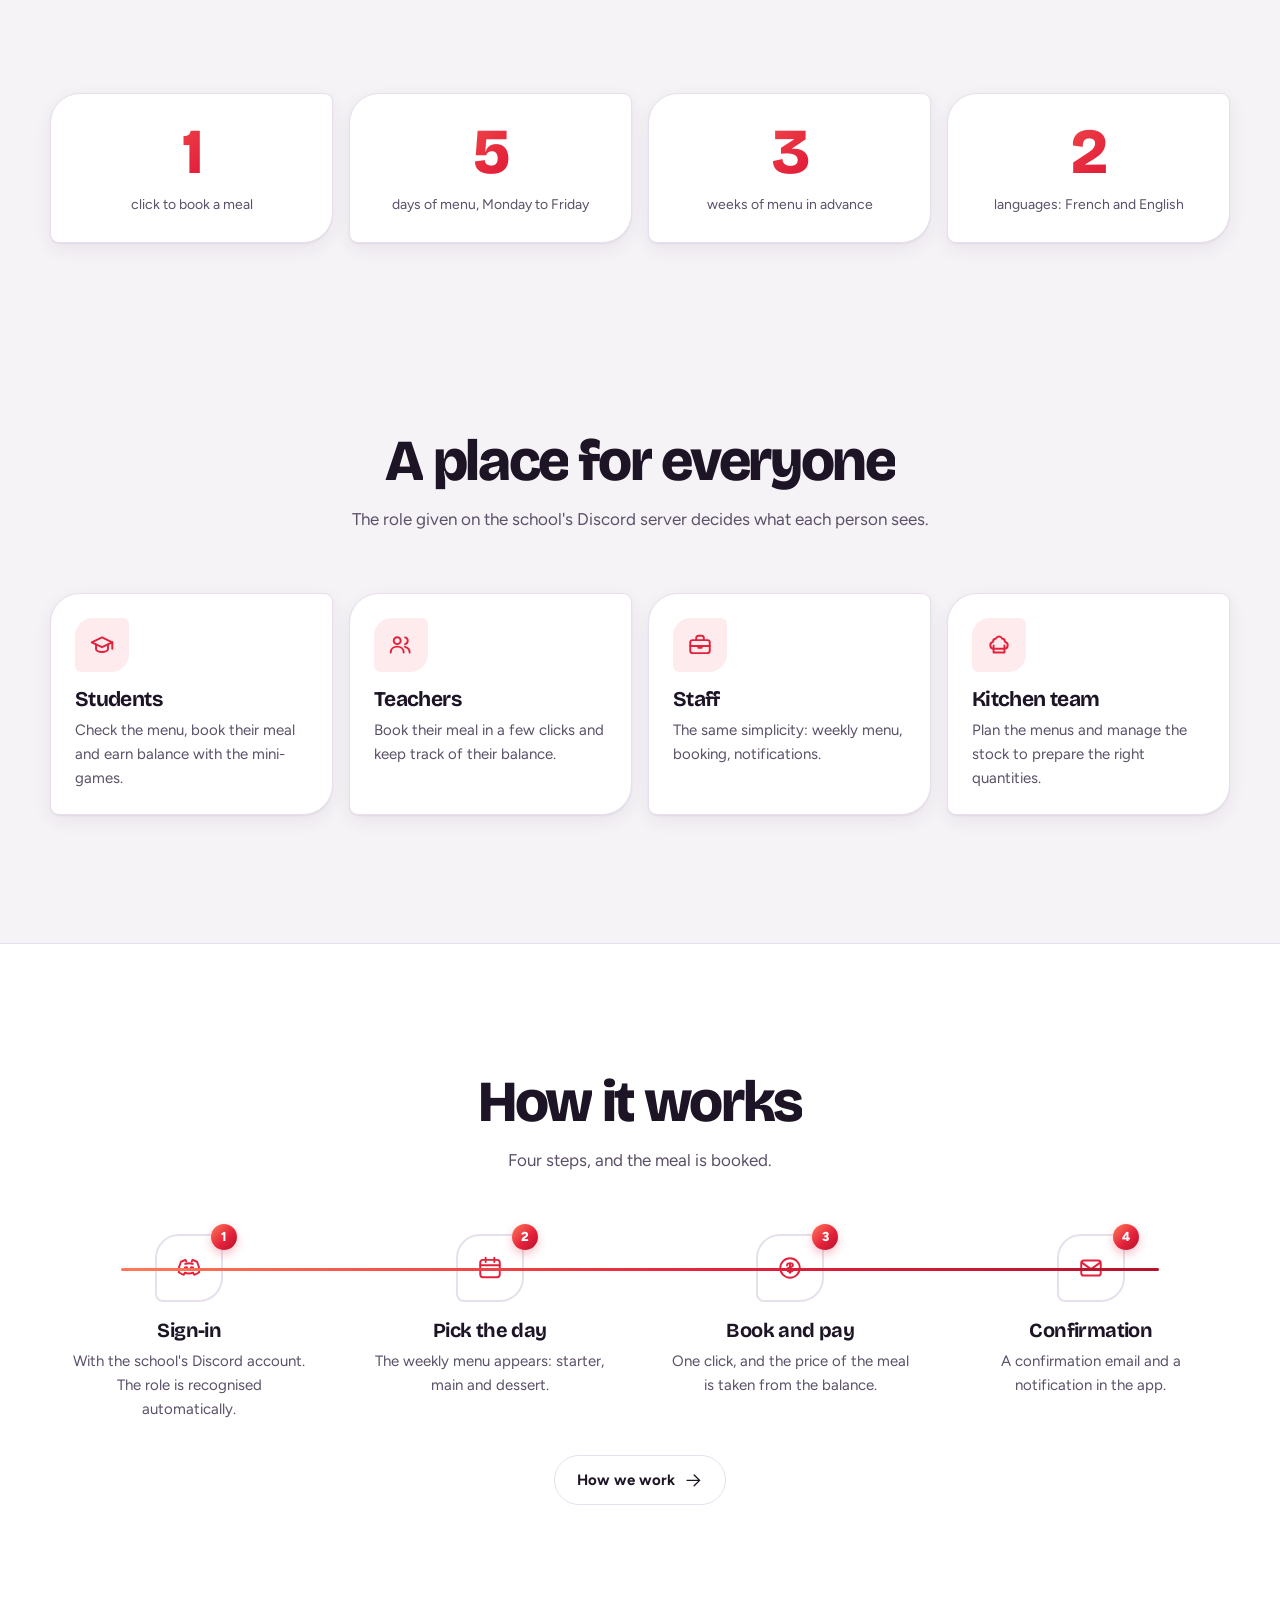
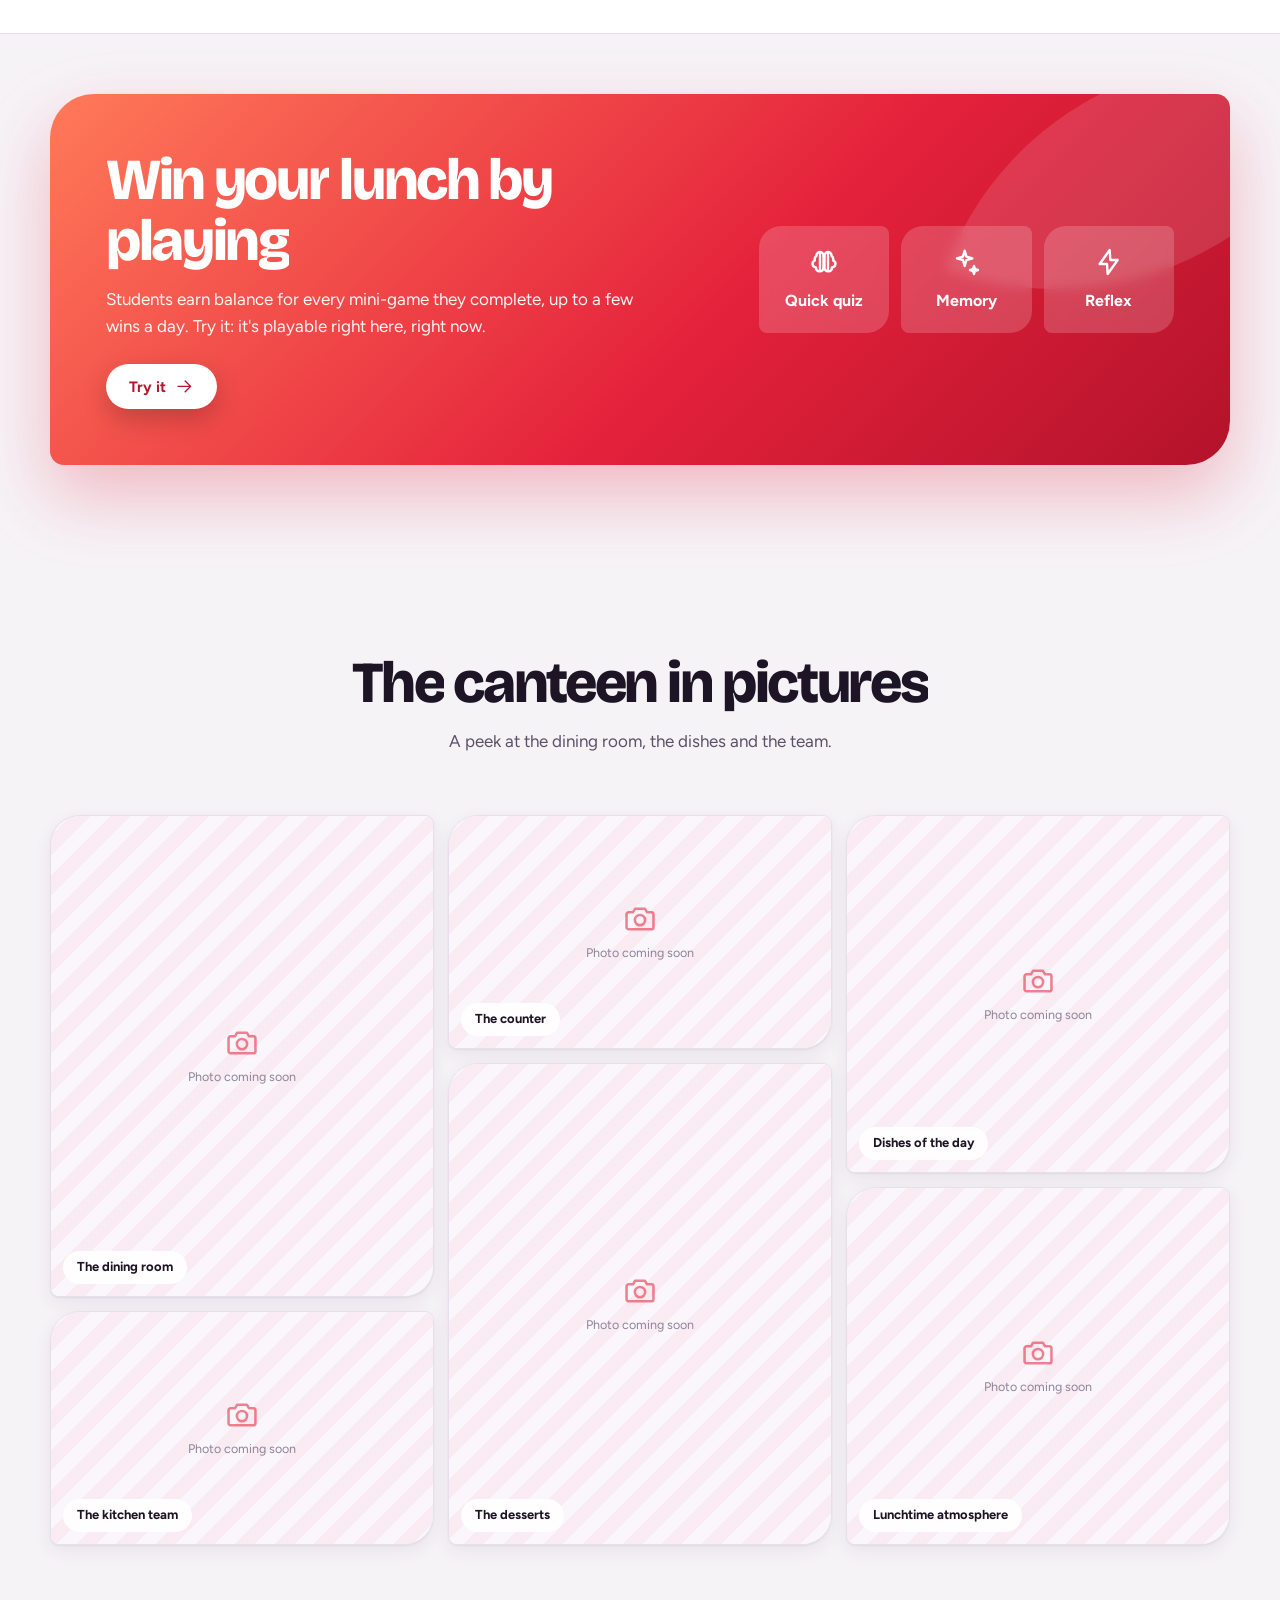
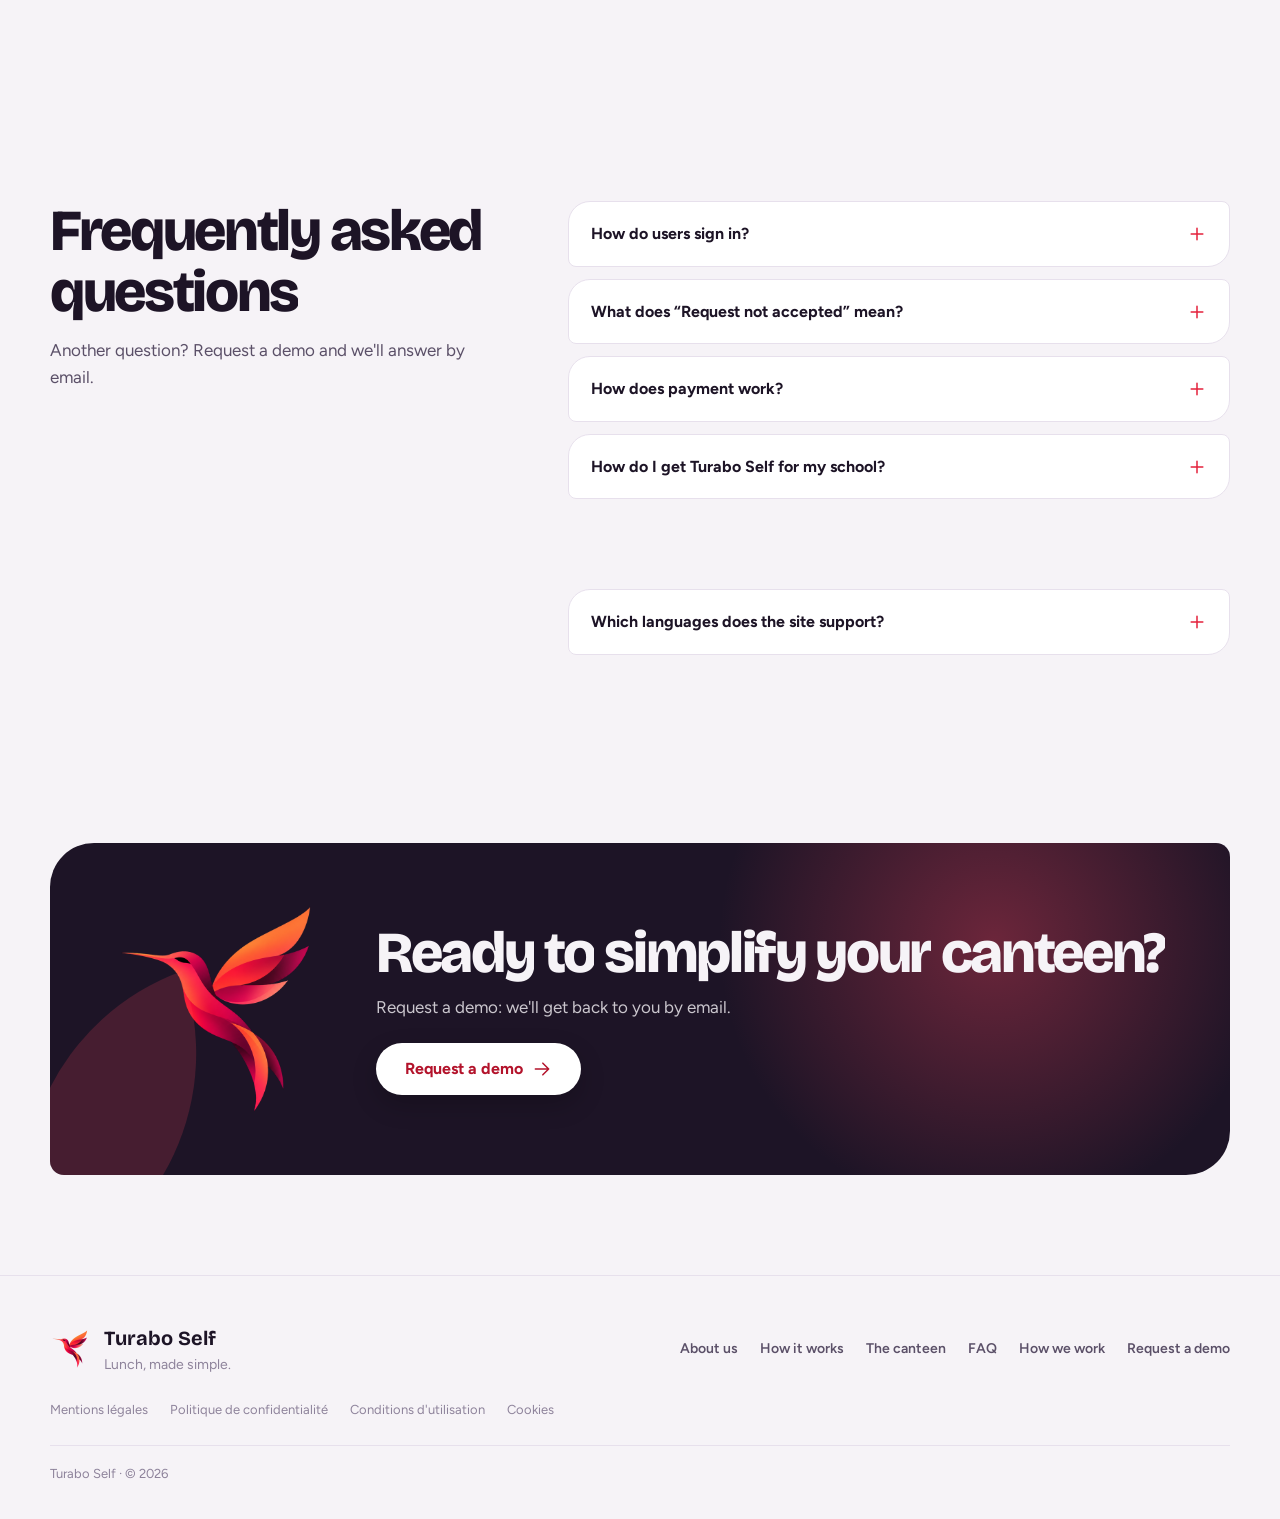
==== commit 7a5ea06a: "Update index.html" ====
--- a/index.html
+++ b/index.html
@@ -4,10 +4,10 @@
   <meta charset="UTF-8" />
   <meta name="viewport" content="width=device-width, initial-scale=1.0" />
   <title>Turabo Self — La cantine, simplement</title>
-  <meta name="description" content="Turabo Self : la cantine connectée pour les établissements. Menu de la semaine, réservation en un clic, paiement par solde. Demandez une démo." />
+  <meta name="description" content="Turabo Self : la cantine connectée pour les établissements. Menu de la semaine, réservation en un clic, paiement par solde. Projet non ouvert au public." />
   <meta name="theme-color" content="#F6F3F7" />
   <meta property="og:title" content="Turabo Self — La cantine, simplement" />
-  <meta property="og:description" content="La cantine connectée pour votre établissement. Demandez une démo." />
+  <meta property="og:description" content="La cantine connectée pour les établissements. Projet non ouvert au public." />
   <meta property="og:image" content="logo.png" />
 
   <link rel="icon" href="favicon.ico" sizes="any" />
@@ -237,13 +237,13 @@
   <div class="wrap faq-wrap">
     <div class="head rv left">
       <h2 class="h2" data-i18n="faq.title">Questions fréquentes</h2>
-      <p class="sub" data-i18n="faq.sub">Une autre question ? Demandez-nous une démo, nous répondons par e-mail.</p>
+      <p class="sub" data-i18n="faq.sub">Une autre question ? Retrouvez-nous sur Discord ou écrivez-nous par e-mail.</p>
     </div>
     <div class="faq">
       <details class="rv"><summary><span data-i18n="q1">Comment les utilisateurs se connectent-ils ?</span><svg class="ic"><use href="#i-plus"/></svg></summary><p data-i18n="a1">Avec leur compte Discord : ils cliquent sur « Continuer avec Discord » et leur rôle (élève, professeur, personnel) est reconnu automatiquement d'après le serveur Discord de l'établissement. À la première connexion, un court formulaire demande le nom, le prénom et la classe ou la matière.</p></details>
       <details class="rv" style="--d:.05s"><summary><span data-i18n="q2">Que veut dire « Demande non acceptée » ?</span><svg class="ic"><use href="#i-plus"/></svg></summary><p data-i18n="a2">Le compte Discord n'est pas sur le serveur de l'établissement, ou n'a aucun rôle reconnu. L'administration de l'établissement peut y remédier.</p></details>
       <details class="rv" style="--d:.1s"><summary><span data-i18n="q3">Comment fonctionne le paiement ?</span><svg class="ic"><use href="#i-plus"/></svg></summary><p data-i18n="a3">Chaque personne a un solde. Réserver un repas débite le prix du repas de ce solde. Le solde est géré par l'administration, et les élèves peuvent aussi en gagner avec les mini-jeux.</p></details>
-      <details class="rv" style="--d:.15s"><summary><span data-i18n="q4">Comment obtenir Turabo Self pour mon établissement ?</span><svg class="ic"><use href="#i-plus"/></svg></summary><p data-i18n="a4">Cliquez sur « Demander une démo » et remplissez le court formulaire : qui vous êtes, pourquoi vous êtes intéressé(e) et le lien de votre serveur Discord ou de votre site. Nous vous répondons par e-mail.</p></details>
+      <details class="rv" style="--d:.15s"><summary><span data-i18n="q4">Comment obtenir Turabo Self pour mon établissement ?</span><svg class="ic"><use href="#i-plus"/></svg></summary><p data-i18n="a4">Turabo Self n'est pas ouvert au public : il est utilisé uniquement sur le serveur Discord de Campus Rosa Parks, et le formulaire de démo est fermé. Une sortie publique est envisagée plus tard, peut-être dans environ 3 ans, sans engagement.</p></details>
       <details class="rv" style="--d:.2s"><summary><span data-i18n="q5">Est-ce que chacun reçoit une confirmation ?</span><svg class="ic"><use href="#i-plus"/></svg></summary><p data-i18n="a5">Oui. Si l'adresse e-mail a été renseignée, un message est envoyé à chaque réservation. Les notifications sont aussi disponibles dans l'application.</p></details>
       <details class="rv" style="--d:.25s"><summary><span data-i18n="q6">Le site existe en quelles langues ?</span><svg class="ic"><use href="#i-plus"/></svg></summary><p data-i18n="a6">En français et en anglais. Le bouton FR | EN change la langue à tout moment.</p></details>
     </div>
@@ -257,7 +257,7 @@
       <img class="final-bird" src="logo.png" alt="" draggable="false" />
       <div>
         <h2 class="h2" data-i18n="fin.title">Prêt(e) à simplifier votre cantine ?</h2>
-        <p data-i18n="fin.p">Demandez une démo : nous revenons vers vous par e-mail.</p>
+        <p data-i18n="fin.p">Turabo Self n'est pas encore ouvert au public. Retrouvez-nous sur Discord.</p>
         <button type="button" class="btn btn-light btn-lg magnet" data-demo><span data-i18n="fin.cta">Demander une démo</span><svg class="ic"><use href="#i-arrow"/></svg></button>
       </div>
     </div>
@@ -294,8 +294,8 @@
     <button class="modal-x" type="button" data-close aria-label="Fermer">×</button>
     <div id="demo-closed" hidden>
       <span class="tile"><svg class="ic"><use href="#i-calendar"/></svg></span>
-      <h2 class="m-title" data-i18n="demo.closed.t">Démo bientôt disponible</h2>
-      <p class="m-sub" data-i18n="demo.closed.p">Le formulaire de démo n'est pas encore ouvert : ouverture prévue le 20/09/2026. En attendant, retrouvez Turabo Self sur Discord.</p>
+      <h2 class="m-title" data-i18n="demo.closed.t">Pas encore ouvert au public</h2>
+      <p class="m-sub" data-i18n="demo.closed.p">Turabo Self n'est pas ouvert au public : le formulaire de démo est fermé. Une sortie publique est envisagée plus tard, peut-être dans environ 3 ans, sans engagement. En attendant, retrouvez-nous sur Discord.</p>
       <a class="btn btn-primary btn-lg" href="https://discord.gg/6u2QMU9jPp" target="_blank" rel="noopener"><svg class="ic"><use href="#i-discord"/></svg><span data-i18n="demo.closed.cta">Rejoindre le Discord</span></a>
     </div>
     <div id="demo-form-view">
--- a/style.css
+++ b/style.css
@@ -379,3 +379,12 @@
 .legal .box p { color: var(--ink); margin: 0; }
 mark.todo { background: #FFE38A; color: #4A3500; padding: 1px 7px; border-radius: 6px; font-weight: 700; }
 :root[data-theme="dark"] mark.todo { background: #6B5300; color: #FFE9A8; }
+
+/* Boutons et cartes de lien dans les pages de texte */
+.legal a.btn { text-decoration: none; }
+.legal a.btn-primary { color: #fff; }
+.legal a.btn-ghost { color: var(--ink); }
+.legal a.btn-ghost:hover { color: var(--primary); }
+.link-cards { display: grid; gap: 16px; margin: 22px 0 8px; }
+.link-cards .card h3 { font-size: 20px; font-weight: 800; letter-spacing: -0.03em; margin: 0 0 6px; }
+.link-cards .card p { margin: 0 0 16px; }
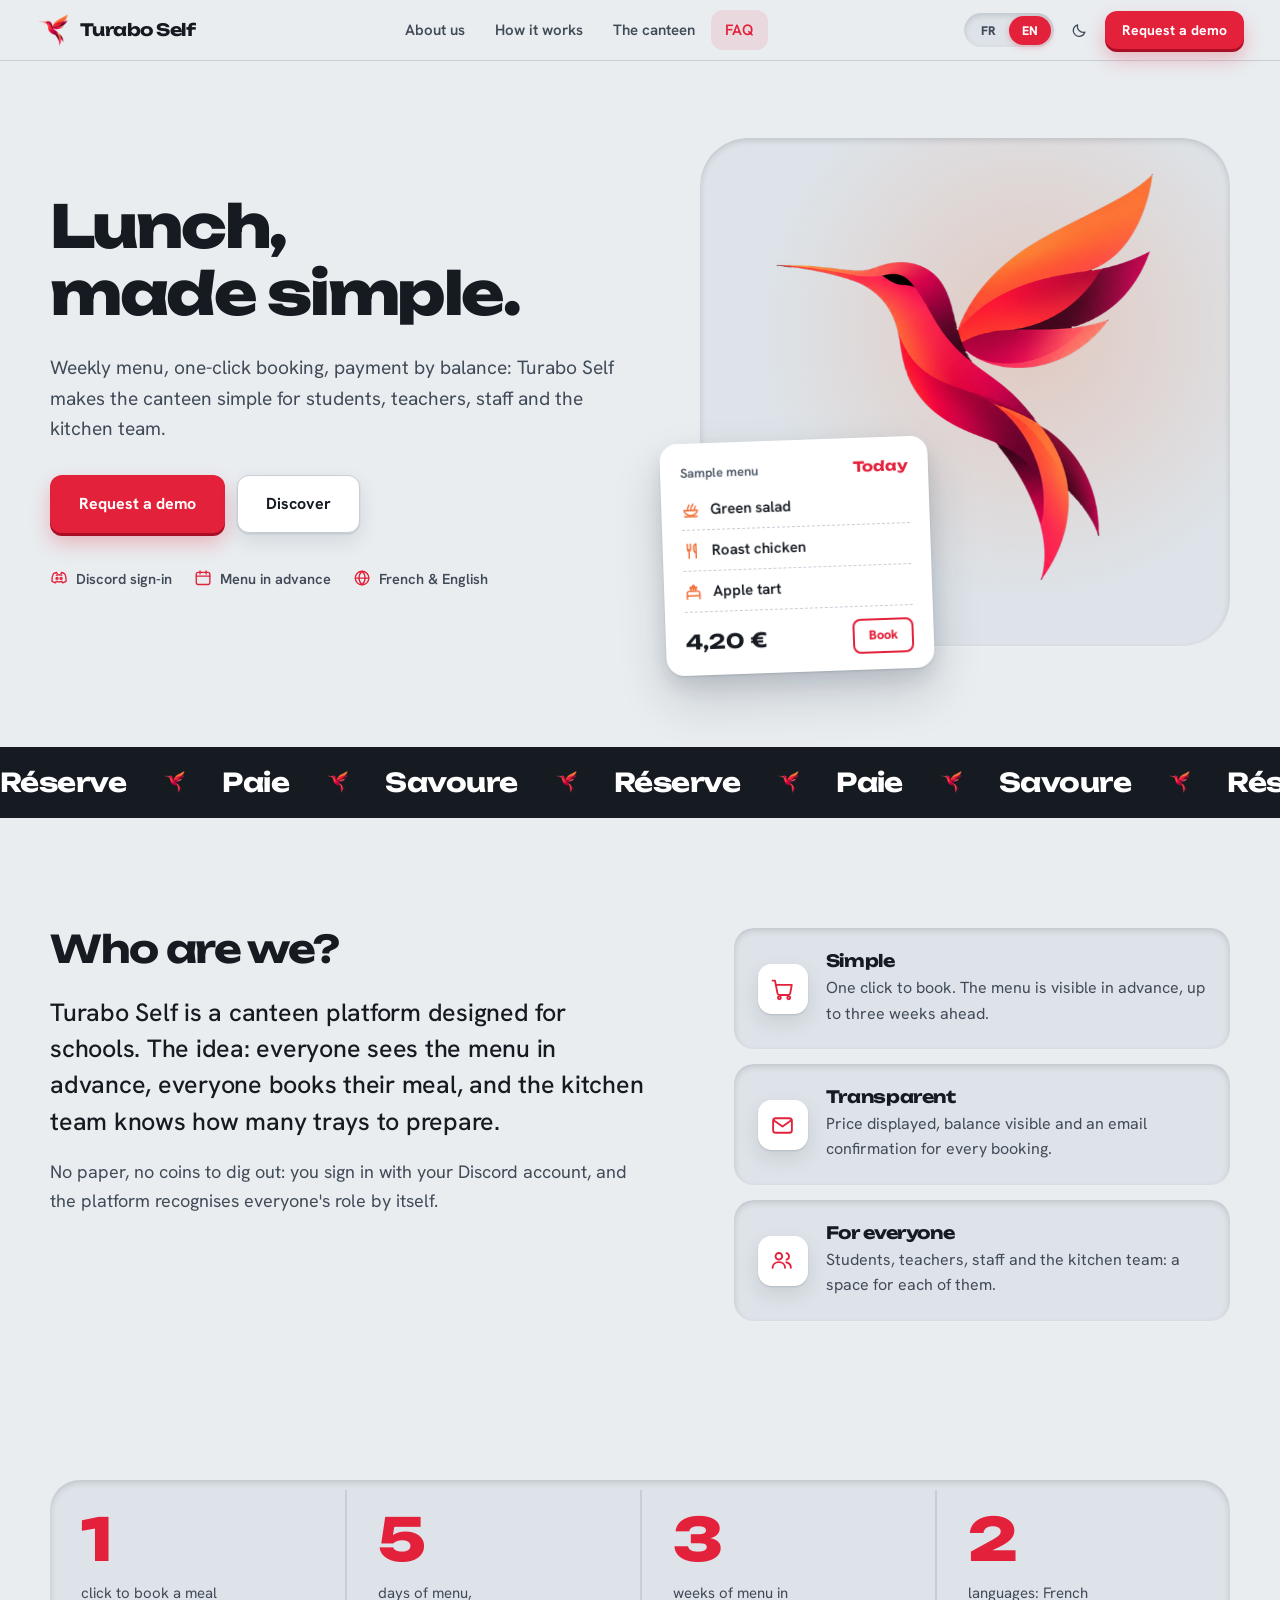
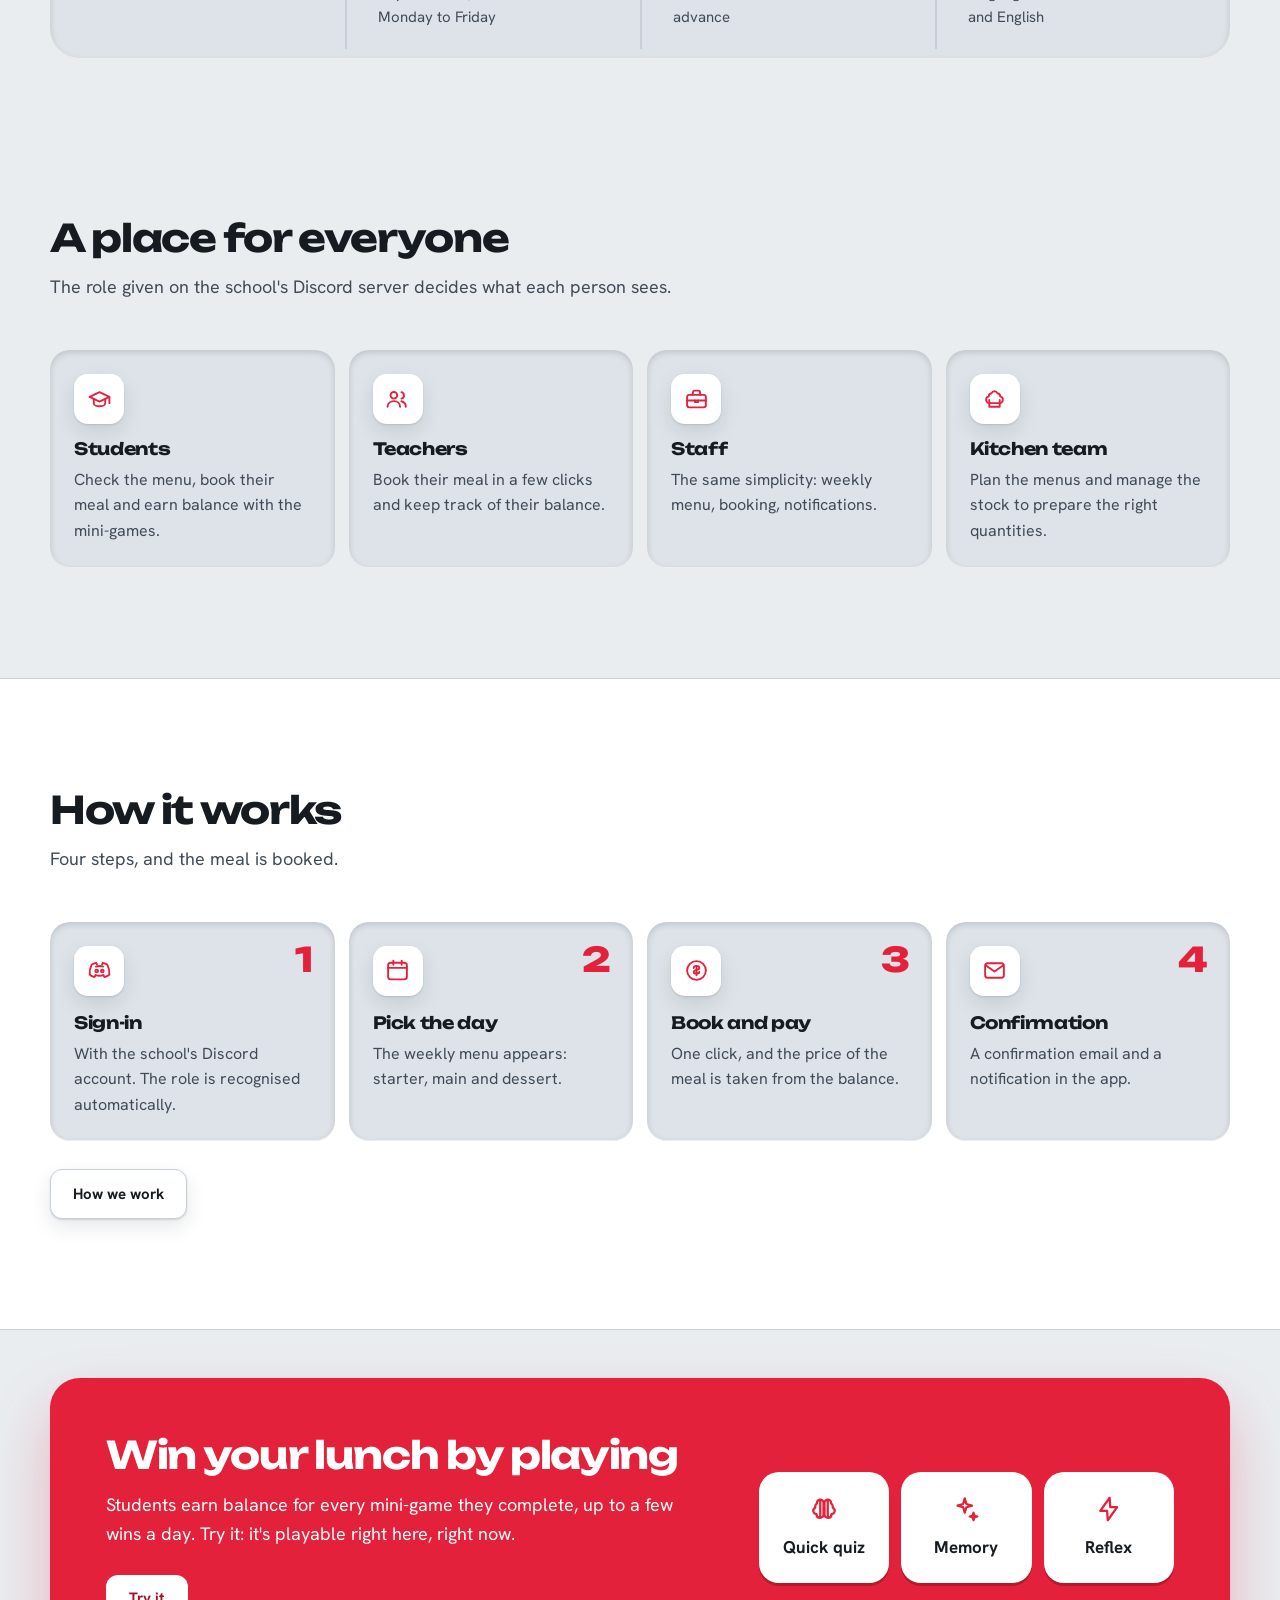
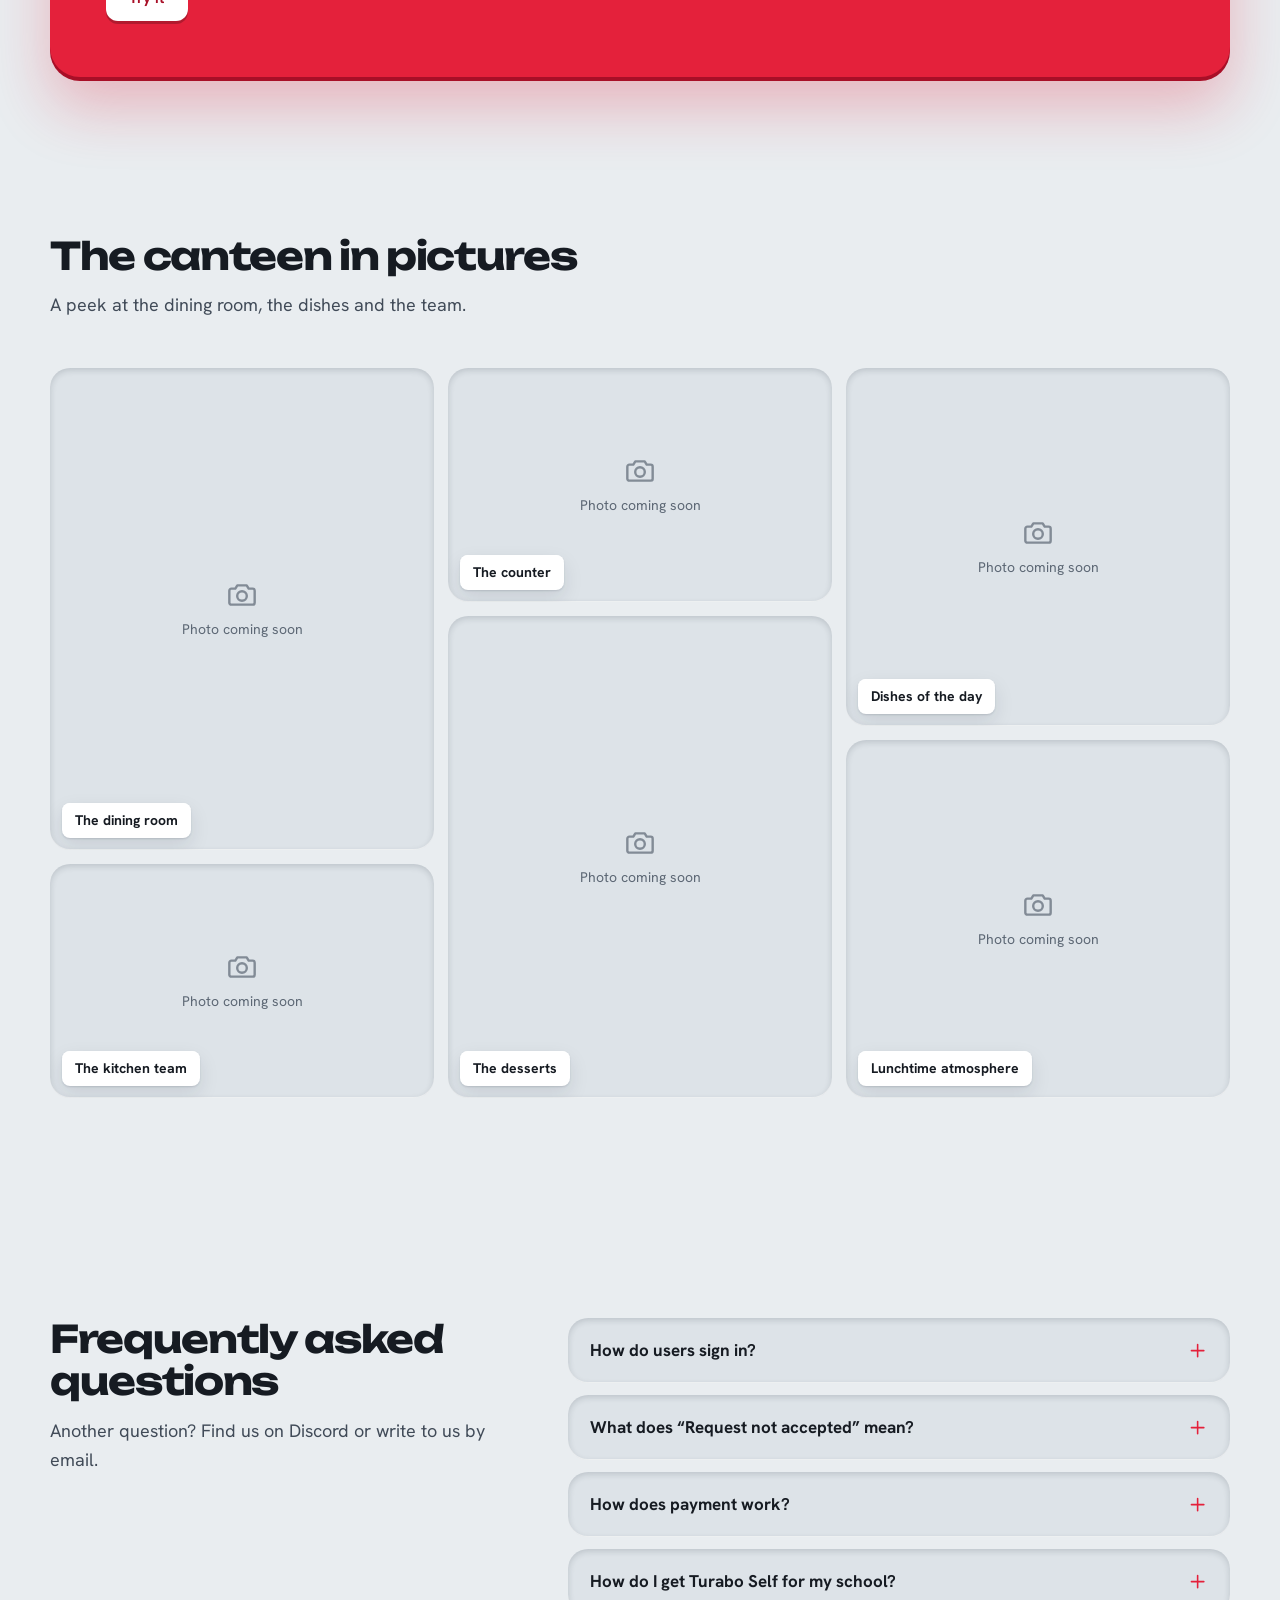
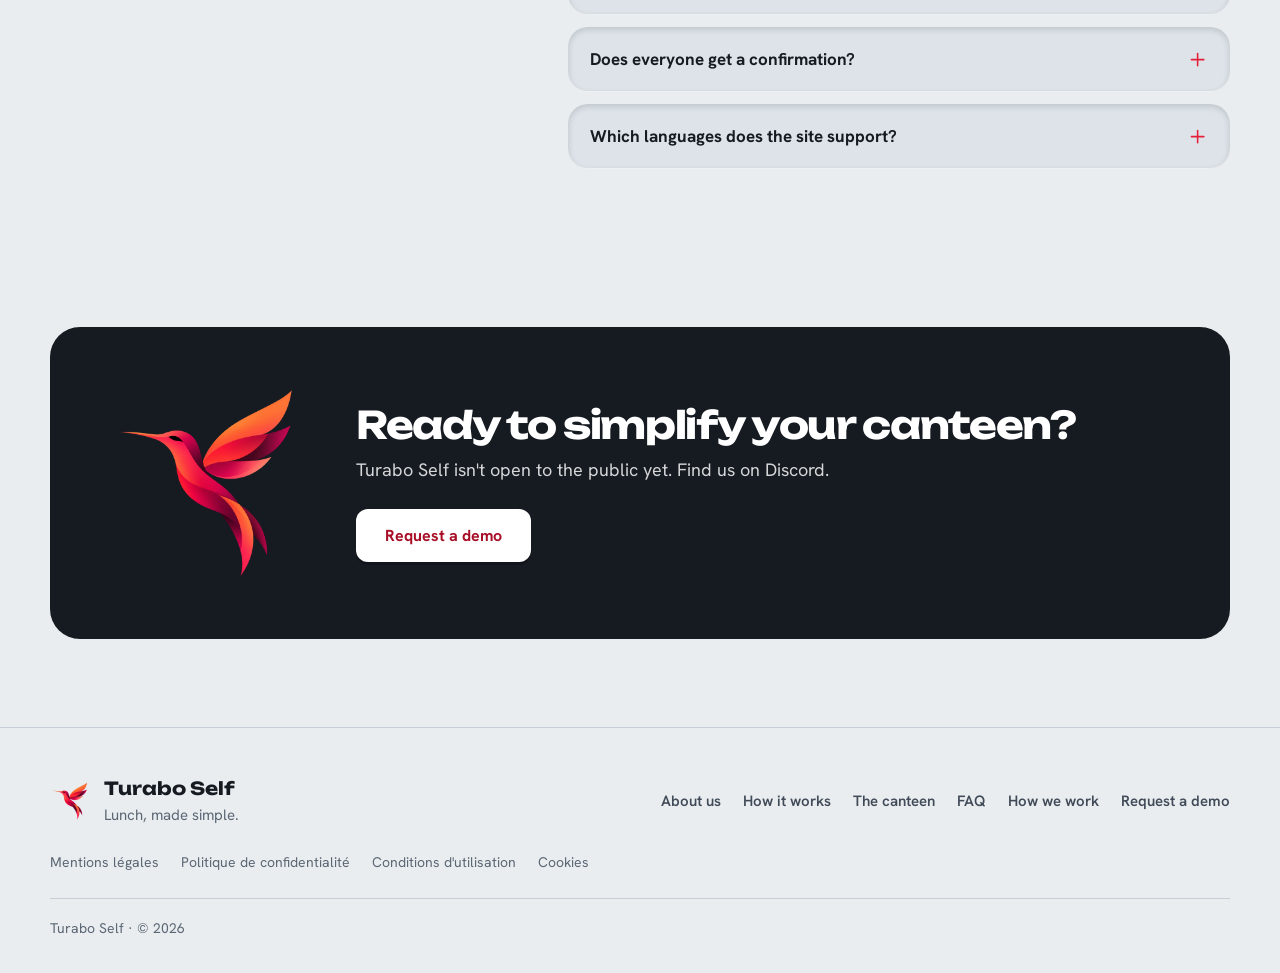
==== commit e83cc1f0: "Update index.html" ====
--- a/index.html
+++ b/index.html
@@ -5,7 +5,7 @@
   <meta name="viewport" content="width=device-width, initial-scale=1.0" />
   <title>Turabo Self — La cantine, simplement</title>
   <meta name="description" content="Turabo Self : la cantine connectée pour les établissements. Menu de la semaine, réservation en un clic, paiement par solde. Projet non ouvert au public." />
-  <meta name="theme-color" content="#F6F3F7" />
+  <meta name="theme-color" content="#E9EDF0" />
   <meta property="og:title" content="Turabo Self — La cantine, simplement" />
   <meta property="og:description" content="La cantine connectée pour les établissements. Projet non ouvert au public." />
   <meta property="og:image" content="logo.png" />
@@ -75,7 +75,7 @@
       <button type="button" data-lang="en" aria-pressed="false">EN</button>
     </div>
     <button class="icon-btn" id="theme" type="button" aria-label="Thème"><svg class="ic"><use href="#i-moon"/></svg></button>
-    <button type="button" class="btn btn-primary btn-sm nav-cta magnet" data-demo data-i18n="nav.cta">Demander une démo</button>
+    <button type="button" class="btn btn-primary btn-sm nav-cta" data-demo data-i18n="nav.cta">Demander une démo</button>
     <button class="icon-btn burger" id="burger" type="button" aria-label="Menu" aria-expanded="false"><span></span><span></span></button>
   </div>
 </header>
@@ -84,18 +84,16 @@
 
 <!-- ================================== Accueil ================================== -->
 <section class="hero" id="hero">
-  <div class="bg" aria-hidden="true"><i class="facet f1"></i><i class="facet f2"></i><i class="facet f3"></i><i class="facet f4"></i></div>
 
   <div class="wrap hero-grid">
     <div class="hero-text">
-      <p class="pill"><svg class="ic"><use href="#i-sparkles"/></svg><span data-i18n="hero.pill">La cantine connectée pour votre établissement</span></p>
       <h1 class="hero-title">
         <span class="line"><span data-i18n="hero.t1">La cantine,</span></span>
         <span class="line"><span data-i18n="hero.t2">simplement.</span></span>
       </h1>
       <p class="hero-lead" data-i18n="hero.lead">Menu de la semaine, réservation en un clic, paiement par solde : Turabo Self simplifie la cantine pour les élèves, les professeurs, le personnel et l'équipe de cuisine.</p>
       <div class="hero-cta">
-        <button type="button" class="btn btn-primary btn-lg magnet" data-demo><span data-i18n="hero.cta1">Demander une démo</span><svg class="ic"><use href="#i-arrow"/></svg></button>
+        <button type="button" class="btn btn-primary btn-lg" data-demo><span data-i18n="hero.cta1">Demander une démo</span></button>
         <a class="btn btn-ghost btn-lg" href="#about" data-i18n="hero.cta2">Découvrir</a>
       </div>
       <ul class="hero-chips">
@@ -107,8 +105,6 @@
 
     <div class="hero-art" id="art">
       <div class="birdbox" id="bird" role="img" aria-label="Colibri Turabo Self">
-        <div class="par ghost g2"><img src="logo.png" alt="" draggable="false" /></div>
-        <div class="par ghost g1"><img src="logo.png" alt="" draggable="false" /></div>
         <div class="par main"><img src="logo.png" alt="" draggable="false" /></div>
       </div>
 
@@ -123,8 +119,6 @@
       </aside>
     </div>
   </div>
-
-  <a class="scroll-hint" href="#about" aria-label="Défiler"><i></i></a>
 </section>
 
 <!-- Bandeau qui défile -->
@@ -192,7 +186,7 @@
       <li class="step rv" style="--d:.2s"><span class="n">3</span><span class="tile"><svg class="ic"><use href="#i-coin"/></svg></span><h3 data-i18n="st3.t">Réservation et paiement</h3><p data-i18n="st3.p">Un clic, et le prix du repas est débité du solde.</p></li>
       <li class="step rv" style="--d:.3s"><span class="n">4</span><span class="tile"><svg class="ic"><use href="#i-mail"/></svg></span><h3 data-i18n="st4.t">Confirmation</h3><p data-i18n="st4.p">Un e-mail de confirmation et une notification dans l'application.</p></li>
     </ol>
-    <p class="rv" style="text-align:center;margin-top:34px"><a class="btn btn-ghost" href="fonctionnement.html"><span data-i18n="how.more">Notre fonctionnement</span><svg class="ic"><use href="#i-arrow"/></svg></a></p>
+    <p class="rv" style="margin-top:28px"><a class="btn btn-ghost" href="fonctionnement.html"><span data-i18n="how.more">Notre fonctionnement</span></a></p>
   </div>
 </section>
 
@@ -203,7 +197,7 @@
       <div class="games-text">
         <h2 class="h2" data-i18n="g.title">Gagne ton repas en jouant</h2>
         <p data-i18n="g.p">Les élèves gagnent du solde à chaque mini-jeu réussi, dans la limite de quelques victoires par jour. Essayez : c'est jouable ici, tout de suite.</p>
-        <button type="button" class="btn btn-light magnet" data-game="quiz"><span data-i18n="g.cta">Essayer</span><svg class="ic"><use href="#i-arrow"/></svg></button>
+        <button type="button" class="btn btn-light" data-game="quiz"><span data-i18n="g.cta">Essayer</span></button>
       </div>
       <div class="games-tiles">
         <button type="button" class="gt" data-game="quiz"><svg class="ic"><use href="#i-brain"/></svg><b data-i18n="g.a">Quiz express</b></button>
@@ -258,7 +252,7 @@
       <div>
         <h2 class="h2" data-i18n="fin.title">Prêt(e) à simplifier votre cantine ?</h2>
         <p data-i18n="fin.p">Turabo Self n'est pas encore ouvert au public. Retrouvez-nous sur Discord.</p>
-        <button type="button" class="btn btn-light btn-lg magnet" data-demo><span data-i18n="fin.cta">Demander une démo</span><svg class="ic"><use href="#i-arrow"/></svg></button>
+        <button type="button" class="btn btn-light btn-lg" data-demo><span data-i18n="fin.cta">Demander une démo</span></button>
       </div>
     </div>
   </div>
@@ -312,7 +306,7 @@
         <label class="f"><span data-i18n="demo.link">Lien de votre serveur Discord ou de votre site web</span><input id="d-link" autocomplete="url" maxlength="200" /></label>
         <input class="hp" id="d-hp" tabindex="-1" autocomplete="off" aria-hidden="true" />
         <p class="f-err" id="d-err" role="alert" hidden></p>
-        <button class="btn btn-primary btn-lg w100" id="d-send" type="submit"><span data-i18n="demo.send">Envoyer ma demande</span><svg class="ic"><use href="#i-arrow"/></svg></button>
+        <button class="btn btn-primary btn-lg w100" id="d-send" type="submit"><span data-i18n="demo.send">Envoyer ma demande</span></button>
         <p class="f-note" data-i18n="demo.privacy">Vos données servent uniquement à répondre à votre demande. <a href="confidentialite.html" target="_blank" rel="noopener">Politique de confidentialité</a></p>
       </form>
     </div>
--- a/style.css
+++ b/style.css
@@ -1,390 +1,349 @@
 /* Turabo Self — site de présentation.
-   Même univers que l'application : colibri, plumes translucides, cartes « plume ». */
-@import url('https://fonts.googleapis.com/css2?family=Bricolage+Grotesque:opsz,wght@12..96,500;12..96,700;12..96,800&family=Figtree:wght@400;500;600;700&display=swap');
+   Concept : « le plateau ». Le fond est un plateau de cantine ; les blocs de contenu sont des alvéoles creusées,
+   les objets sur lesquels on agit (boutons, ticket de menu) sont posés dessus. Le colibri apporte le rouge. */
+@import url('https://fonts.googleapis.com/css2?family=Hanken+Grotesk:wght@400;500;600;700&family=Unbounded:wght@500;700;800&display=swap');
 
 :root {
   color-scheme: light;
-  --bg: #F6F3F7; --surface: #FFFFFF; --surface-2: #FAF6FB;
-  --ink: #1D1426; --ink-2: #5B5068; --muted: #8E839B; --line: #E7E0EC;
-  --primary: #E4213B; --primary-soft: rgba(228, 33, 59, .09); --primary-glow: rgba(228, 33, 59, .28); --coral: #FF7A59;
-  --mint: #0C8F76;
-  --wing: linear-gradient(135deg, #FF7A59 0%, #E4213B 58%, #B3132B 100%);
-  --shadow-sm: 0 1px 2px rgba(40, 20, 60, .06), 0 6px 18px rgba(40, 20, 60, .07);
-  --shadow-md: 0 14px 36px rgba(40, 20, 60, .13);
-  --shadow-lg: 0 30px 70px rgba(60, 20, 50, .24);
-  --leaf: 30px 9px 30px 9px;
-  --f-display: 'Bricolage Grotesque', 'Figtree', system-ui, sans-serif;
-  --f-body: 'Figtree', system-ui, -apple-system, 'Segoe UI', sans-serif;
+  --bg: #E9EDF0;            /* plateau */
+  --surface: #FFFFFF;       /* objet posé sur le plateau */
+  --surface-2: #DDE3E8;     /* alvéole (creux) */
+  --ink: #161B22; --ink-2: #414B58; --muted: #5C6774; --line: #C6CFD7;
+  --primary: #E4213B; --primary-dark: #A80F27; --primary-soft: rgba(228, 33, 59, .10); --primary-glow: rgba(228, 33, 59, .28);
+  --coral: #F26A32; --mint: #0B7F69; --deep: #161B22; --on-primary: #fff;
+  --wing: var(--primary);
+  --recess: inset 0 2px 6px rgba(22, 34, 48, .17), inset 0 -1px 0 rgba(255, 255, 255, .75);
+  --lift: inset 0 1px 0 #fff, 0 1px 2px rgba(22, 34, 48, .14), 0 8px 20px rgba(22, 34, 48, .10);
+  --shadow-sm: var(--lift);
+  --shadow-md: 0 14px 34px rgba(22, 34, 48, .16);
+  --shadow-lg: 0 30px 70px rgba(22, 34, 48, .28);
+  --r-lg: 30px; --r-md: 20px; --r-sm: 12px;
+  --f-display: 'Unbounded', 'Hanken Grotesk', system-ui, sans-serif;
+  --f-body: 'Hanken Grotesk', system-ui, -apple-system, 'Segoe UI', sans-serif;
   --ease: cubic-bezier(.2, .9, .25, 1); --spring: cubic-bezier(.3, 1.4, .5, 1);
 }
 :root[data-theme="dark"] {
   color-scheme: dark;
-  --bg: #130E19; --surface: #1D1626; --surface-2: #251C30;
-  --ink: #F5EFF8; --ink-2: #C4B6D0; --muted: #8B7D99; --line: #33283F;
-  --primary: #FF4761; --primary-soft: rgba(255, 71, 97, .14); --primary-glow: rgba(255, 71, 97, .38);
-  --mint: #3DDBB8;
-  --shadow-sm: 0 1px 2px rgba(0, 0, 0, .4), 0 6px 18px rgba(0, 0, 0, .3);
-  --shadow-md: 0 14px 36px rgba(0, 0, 0, .45); --shadow-lg: 0 30px 70px rgba(0, 0, 0, .6);
+  --bg: #161A1F; --surface: #252D36; --surface-2: #0F1216;
+  --ink: #EEF1F4; --ink-2: #B7C0CB; --muted: #8A97A5; --line: #2B333C;
+  --primary: #FF4B63; --primary-dark: #C8213A; --primary-soft: rgba(255, 75, 99, .15); --primary-glow: rgba(255, 75, 99, .32);
+  --coral: #FF8A57; --mint: #3DDBB8; --deep: #0B0E11; --on-primary: #1B0A0E;
+  --recess: inset 0 2px 8px rgba(0, 0, 0, .6), inset 0 -1px 0 rgba(255, 255, 255, .05);
+  --lift: inset 0 1px 0 rgba(255, 255, 255, .07), 0 1px 2px rgba(0, 0, 0, .5), 0 8px 20px rgba(0, 0, 0, .35);
+  --shadow-md: 0 14px 34px rgba(0, 0, 0, .5); --shadow-lg: 0 30px 70px rgba(0, 0, 0, .65);
 }
 
 * { box-sizing: border-box; }
-html { scroll-behavior: smooth; scroll-padding-top: 90px; }
-body { margin: 0; font-family: var(--f-body); color: var(--ink); background: var(--bg); line-height: 1.6; -webkit-font-smoothing: antialiased; overflow-x: hidden; transition: background .3s, color .3s; }
-h1, h2, h3 { font-family: var(--f-display); margin: 0; letter-spacing: -0.03em; line-height: 1.05; }
+html { scroll-behavior: smooth; scroll-padding-top: 84px; }
+body { margin: 0; font-family: var(--f-body); font-size: 17px; color: var(--ink); background: var(--bg); line-height: 1.6; -webkit-font-smoothing: antialiased; overflow-x: hidden; transition: background .3s, color .3s; }
+h1, h2, h3 { font-family: var(--f-display); margin: 0; letter-spacing: -0.03em; line-height: 1.1; }
 p { margin: 0; }
 a { color: inherit; text-decoration: none; }
 img { max-width: 100%; display: block; }
 ul, ol { list-style: none; margin: 0; padding: 0; }
 button { font-family: inherit; }
-:focus-visible { outline: 2px solid var(--primary); outline-offset: 3px; }
+:focus-visible { outline: 3px solid var(--primary); outline-offset: 3px; }
 .ic { width: 1.25em; height: 1.25em; fill: none; stroke: currentColor; stroke-width: 1.8; stroke-linecap: round; stroke-linejoin: round; flex: none; }
 .wrap { width: min(1180px, 100% - 40px); margin-inline: auto; }
 ::selection { background: var(--primary-soft); }
 
-/* Boutons */
-.btn { display: inline-flex; align-items: center; justify-content: center; gap: 9px; border: 1px solid transparent; border-radius: 999px; padding: 12px 22px; font-weight: 700; font-size: 15px; cursor: pointer; transition: transform .2s var(--ease), box-shadow .2s, background .2s; }
-.btn:active { transform: scale(.96); }
-.btn-primary { background: var(--wing); color: #fff; box-shadow: 0 8px 22px var(--primary-glow); }
-.btn-primary:hover { transform: translateY(-2px); box-shadow: 0 14px 30px var(--primary-glow); }
-.btn-primary .ic, .btn-light .ic { transition: transform .25s var(--ease); }
-.btn-primary:hover .ic, .btn-light:hover .ic { transform: translateX(4px); }
-.btn-ghost { background: var(--surface); border-color: var(--line); color: var(--ink); }
-.btn-ghost:hover { border-color: var(--primary); color: var(--primary); transform: translateY(-2px); }
-.btn-light { background: #fff; color: #B3132B; box-shadow: 0 10px 26px rgba(0, 0, 0, .2); }
-.btn-light:hover { transform: translateY(-2px); }
-.btn-sm { padding: 9px 16px; font-size: 13.5px; } .btn-lg { padding: 15px 28px; font-size: 16px; }
-.icon-btn { background: none; border: none; cursor: pointer; padding: 9px; border-radius: 14px; color: var(--ink-2); display: inline-grid; place-items: center; transition: background .15s, color .15s, transform .2s var(--ease); }
+/* ------------------------------ Boutons ------------------------------ */
+.btn { display: inline-flex; align-items: center; justify-content: center; gap: 10px; border: 1px solid transparent; border-radius: var(--r-sm); padding: 12px 22px; font-weight: 700; font-size: 15px; cursor: pointer; transition: transform .15s var(--ease), box-shadow .15s, background .2s, color .2s, border-color .2s; }
+.btn-primary { background: var(--primary); color: var(--on-primary); box-shadow: 0 3px 0 var(--primary-dark), 0 10px 20px var(--primary-glow); }
+.btn-primary:hover { transform: translateY(-1px); box-shadow: 0 4px 0 var(--primary-dark), 0 14px 24px var(--primary-glow); }
+.btn-primary:active { transform: translateY(2px); box-shadow: 0 1px 0 var(--primary-dark); }
+.btn-ghost { background: var(--surface); border-color: var(--line); color: var(--ink); box-shadow: var(--lift); }
+.btn-ghost:hover { border-color: var(--primary); color: var(--primary); }
+.btn-ghost:active { transform: translateY(1px); }
+.btn-light { background: #fff; color: var(--primary-dark); box-shadow: 0 3px 0 rgba(0, 0, 0, .22); }
+.btn-light:hover { transform: translateY(-1px); }
+.btn-light:active { transform: translateY(2px); box-shadow: none; }
+.btn-sm { padding: 9px 16px; font-size: 14px; } .btn-lg { padding: 15px 28px; font-size: 16px; }
+.icon-btn { background: none; border: none; cursor: pointer; padding: 9px; border-radius: 12px; color: var(--ink-2); display: inline-grid; place-items: center; transition: background .15s, color .15s; }
 .icon-btn:hover { background: var(--primary-soft); color: var(--primary); }
-.icon-btn:active { transform: scale(.9); }
-
-/* Bouton de langue */
-.lang-switch { position: relative; display: inline-grid; grid-template-columns: 1fr 1fr; background: var(--surface); border: 1px solid var(--line); border-radius: 999px; padding: 3px; }
-.lang-switch button { position: relative; z-index: 1; background: none; border: none; cursor: pointer; padding: 6px 13px; border-radius: 999px; font-weight: 800; font-size: 12px; letter-spacing: .04em; color: var(--ink-2); transition: color .25s; }
-.lang-switch button[aria-pressed="true"] { color: #fff; }
-.lang-ink { position: absolute; top: 3px; bottom: 3px; left: 3px; width: calc(50% - 3px); border-radius: 999px; background: var(--wing); box-shadow: 0 3px 10px var(--primary-glow); transition: transform .4s var(--spring); }
+
+.lang-switch { position: relative; display: inline-grid; grid-template-columns: 1fr 1fr; background: var(--surface-2); box-shadow: var(--recess); border-radius: 999px; padding: 3px; }
+.lang-switch button { position: relative; z-index: 1; background: none; border: none; cursor: pointer; padding: 6px 13px; border-radius: 999px; font-weight: 800; font-size: 12.5px; color: var(--ink-2); transition: color .25s; }
+.lang-switch button[aria-pressed="true"] { color: var(--on-primary); }
+.lang-ink { position: absolute; top: 3px; bottom: 3px; left: 3px; width: calc(50% - 3px); border-radius: 999px; background: var(--primary); box-shadow: 0 2px 6px var(--primary-glow); transition: transform .35s var(--ease); }
 .lang-switch[data-cur="en"] .lang-ink { transform: translateX(100%); }
 
-/* Navigation */
-.nav { position: fixed; z-index: 100; top: 14px; left: 50%; transform: translateX(-50%); width: min(1180px, 100% - 24px); display: flex; align-items: center; justify-content: space-between; gap: 14px; padding: 8px 10px 8px 16px; border-radius: 999px; background: color-mix(in srgb, var(--surface) 78%, transparent); backdrop-filter: blur(16px); -webkit-backdrop-filter: blur(16px); border: 1px solid var(--line); box-shadow: var(--shadow-sm); transition: box-shadow .3s, background .3s; }
-.nav.scrolled { box-shadow: var(--shadow-md); background: color-mix(in srgb, var(--surface) 92%, transparent); }
-.nav-brand { white-space: nowrap; display: flex; align-items: center; gap: 10px; font-family: var(--f-display); font-weight: 800; font-size: 19px; letter-spacing: -0.03em; }
-.nav-brand img { transition: transform .5s var(--spring); }
-.nav-brand:hover img { transform: rotate(-12deg) scale(1.1); }
-.nav-links { display: flex; gap: 4px; }
-.nav-links a { padding: 8px 14px; border-radius: 999px; font-weight: 600; font-size: 14px; color: var(--ink-2); transition: background .2s, color .2s; }
-.nav-links a:hover, .nav-links a.on { background: var(--primary-soft); color: var(--primary); }
+/* ------------------------------ Navigation ------------------------------ */
+.nav { position: sticky; z-index: 100; top: 0; display: flex; align-items: center; justify-content: space-between; gap: 14px; padding: 10px clamp(16px, 3vw, 36px); background: color-mix(in srgb, var(--bg) 88%, transparent); backdrop-filter: blur(14px); -webkit-backdrop-filter: blur(14px); border-bottom: 1px solid var(--line); transition: box-shadow .3s; }
+.nav.scrolled { box-shadow: 0 8px 24px rgba(22, 34, 48, .10); }
+.nav-brand { white-space: nowrap; display: flex; align-items: center; gap: 10px; font-family: var(--f-display); font-weight: 700; font-size: 17px; letter-spacing: -0.03em; }
+.nav-links { display: flex; gap: 2px; }
+.nav-links a { padding: 8px 14px; border-radius: var(--r-sm); font-weight: 600; font-size: 15px; color: var(--ink-2); transition: background .2s, color .2s; }
+.nav-links a:hover { color: var(--ink); background: var(--surface-2); }
+.nav-links a.on { color: var(--primary); background: var(--primary-soft); }
 .nav-tools { display: flex; align-items: center; gap: 8px; }
 .burger { display: none; width: 40px; height: 40px; position: relative; }
 .burger span { position: absolute; left: 11px; right: 11px; height: 2px; border-radius: 2px; background: currentColor; transition: transform .3s var(--ease), top .3s; }
 .burger span:first-child { top: 16px; } .burger span:last-child { top: 23px; }
 .burger[aria-expanded="true"] span:first-child { top: 19px; transform: rotate(45deg); }
 .burger[aria-expanded="true"] span:last-child { top: 19px; transform: rotate(-45deg); }
-
-/* Décor : plumes qui dérivent */
-.bg { position: absolute; inset: 0; overflow: hidden; pointer-events: none; }
-.facet { position: absolute; border-radius: 100% 0 100% 0; opacity: .5; mix-blend-mode: multiply; background: linear-gradient(135deg, var(--c1), var(--c2)); translate: calc(var(--mx, 0) * var(--px, 10) * 1px) calc(var(--my, 0) * var(--py, 10) * 1px); transition: translate .8s var(--ease); animation: drift var(--t, 16s) ease-in-out infinite alternate; }
-:root[data-theme="dark"] .facet { mix-blend-mode: screen; opacity: .2; }
-.f1 { --c1: #FF9E8A; --c2: #FF5A5A; --px: -26; --py: -14; --t: 17s; width: 46vmax; height: 22vmax; left: -10vmax; top: -6vmax; rotate: 18deg; }
-.f2 { --c1: #FFC2B8; --c2: #FF7A59; --px: 34; --py: 18; --t: 21s; width: 36vmax; height: 16vmax; right: -4vmax; top: 6vmax; rotate: -28deg; }
-.f3 { --c1: #FF6B7F; --c2: #E4213B; --px: -18; --py: 26; --t: 14s; width: 32vmax; height: 14vmax; left: 8vmax; bottom: -6vmax; rotate: -12deg; }
-.f4 { --c1: #E7B8F5; --c2: #FF9E8A; --px: 22; --py: -22; --t: 19s; width: 28vmax; height: 13vmax; right: -6vmax; bottom: 2vmax; rotate: 32deg; }
-@keyframes drift { from { transform: translate(0, 0) scale(1); } to { transform: translate(3vmax, -2vmax) scale(1.08); } }
-
-/* Accueil */
-.hero { position: relative; min-height: 100vh; min-height: 100dvh; display: flex; align-items: center; padding: 110px 0 70px; background: linear-gradient(120deg, #FFE1DC 0%, #FFF4F1 42%, #F1E4F8 100%); overflow: hidden; }
-:root[data-theme="dark"] .hero { background: linear-gradient(120deg, #2C1022 0%, #1B1126 55%, #150F22 100%); }
-.hero-grid { position: relative; display: grid; grid-template-columns: minmax(0, 1.05fr) minmax(0, .95fr); align-items: center; gap: 30px; }
-.pill { display: inline-flex; align-items: center; gap: 8px; padding: 7px 15px 7px 12px; border-radius: 999px; background: var(--surface); border: 1px solid var(--line); font-weight: 700; font-size: 13px; color: var(--primary); box-shadow: var(--shadow-sm); animation: rise .8s .1s var(--ease) both; }
-.hero-title { font-size: clamp(44px, 6.4vw, 100px); font-weight: 800; letter-spacing: -0.05em; line-height: .93; margin: 22px 0 22px; }
-.hero-title .line { display: block; overflow: hidden; padding-bottom: .08em; }
-.hero-title .line > span { display: inline-block; animation: up 1s var(--ease) both; }
-.hero-title .line:nth-child(1) > span { animation-delay: .25s; } .hero-title .line:nth-child(2) > span { animation-delay: .4s; background: var(--wing); -webkit-background-clip: text; background-clip: text; color: transparent; }
-@keyframes up { from { transform: translateY(112%) rotate(4deg); } to { transform: none; } }
-.hero-lead { max-width: 34em; font-size: clamp(16px, 1.5vw, 19px); color: var(--ink-2); animation: rise .8s .7s var(--ease) both; }
-.hero-cta { display: flex; flex-wrap: wrap; gap: 12px; margin-top: 30px; animation: rise .8s .85s var(--ease) both; }
-.hero-chips { display: flex; flex-wrap: wrap; gap: 10px 20px; margin-top: 30px; font-size: 13.5px; font-weight: 600; color: var(--ink-2); animation: rise .8s 1s var(--ease) both; }
+.progress { position: fixed; z-index: 200; top: 0; left: 0; right: 0; height: 3px; background: var(--primary); transform-origin: left; transform: scaleX(0); }
+
+/* ------------------------------ Accueil ------------------------------ */
+.hero { position: relative; padding: clamp(36px, 6vw, 84px) 0 clamp(56px, 8vw, 100px); }
+.hero-grid { display: grid; grid-template-columns: minmax(0, 1.05fr) minmax(0, .95fr); align-items: center; gap: clamp(28px, 5vw, 70px); }
+.hero-title { font-size: clamp(30px, 4.6vw, 64px); font-weight: 800; letter-spacing: -0.04em; line-height: 1.04; margin: 0 0 24px; }
+.hero-title .line { display: block; overflow: hidden; padding-bottom: .1em; }
+.hero-title .line > span { display: inline-block; animation: up .9s var(--ease) both; }
+.hero-title .line:nth-child(1) > span { animation-delay: .1s; } .hero-title .line:nth-child(2) > span { animation-delay: .22s; }
+@keyframes up { from { transform: translateY(110%); } to { transform: none; } }
+.hero-lead { max-width: 33em; font-size: clamp(17px, 1.5vw, 20px); color: var(--ink-2); animation: rise .7s .4s var(--ease) both; }
+.hero-cta { display: flex; flex-wrap: wrap; gap: 12px; margin-top: 30px; animation: rise .7s .5s var(--ease) both; }
+.hero-chips { display: flex; flex-wrap: wrap; gap: 10px 22px; margin-top: 34px; font-size: 14.5px; font-weight: 600; color: var(--ink-2); animation: rise .7s .6s var(--ease) both; }
 .hero-chips li { display: inline-flex; align-items: center; gap: 8px; } .hero-chips .ic { color: var(--primary); }
-@keyframes rise { from { opacity: 0; transform: translateY(18px); } to { opacity: 1; transform: none; } }
-
-.hero-art { position: relative; aspect-ratio: 1; width: min(100%, 620px); justify-self: center; }
-.birdbox { position: absolute; inset: 0; cursor: pointer; }
-.par { position: absolute; inset: 0; translate: calc(var(--mx, 0) * 26px) calc(var(--my, 0) * 20px); rotate: calc(var(--mx, 0) * 4deg); transition: translate .28s ease-out, rotate .28s ease-out; }
-.par.ghost { opacity: .2; filter: blur(1.5px); } .par.g1 { scale: 1.05; transition-duration: .7s; } .par.g2 { scale: 1.11; transition-duration: 1.2s; opacity: .12; filter: blur(3px); }
-.par img { width: 100%; height: 100%; object-fit: contain; user-select: none; animation: birdIn 1.1s .2s var(--ease) both, hover 6s 1.4s ease-in-out infinite; }
-.par.g1 img { animation-delay: .32s, 1.5s; } .par.g2 img { animation-delay: .44s, 1.6s; }
+@keyframes rise { from { opacity: 0; transform: translateY(14px); } to { opacity: 1; transform: none; } }
+
+/* Le plateau : une grande alvéole creusée, avec le colibri et le ticket de menu */
+.hero-art { position: relative; aspect-ratio: 1 / .96; width: min(100%, 580px); justify-self: center; border-radius: 48px; background: radial-gradient(circle at 62% 38%, rgba(242, 106, 50, .22), transparent 58%), var(--surface-2); box-shadow: var(--recess); }
+:root[data-theme="dark"] .hero-art { background: radial-gradient(circle at 62% 38%, rgba(255, 90, 90, .22), transparent 58%), var(--surface-2); }
+.birdbox { position: absolute; inset: 4% 6% 10% 6%; cursor: pointer; }
+.par { position: absolute; inset: 0; translate: calc(var(--mx, 0) * 16px) calc(var(--my, 0) * 12px); transition: translate .3s ease-out; }
+.par.ghost { display: none; }
+.par img { width: 100%; height: 100%; object-fit: contain; user-select: none; animation: birdIn .9s .15s var(--ease) both, hover 6s 1.2s ease-in-out infinite; }
 .birdbox.flap { animation: flap .8s var(--spring); }
-:root[data-theme="dark"] .birdbox::before { content: ""; position: absolute; inset: 0; border-radius: 50%; background: radial-gradient(circle, rgba(255, 110, 120, .3) 0%, rgba(255, 110, 120, .1) 45%, transparent 70%); }
-@keyframes birdIn { from { opacity: 0; transform: translate(-14%, 10%) rotate(-10deg) scale(.86); } to { opacity: 1; transform: none; } }
-@keyframes hover { 0%, 100% { transform: translateY(0) rotate(0); } 50% { transform: translateY(-2.2%) rotate(-1.6deg); } }
-@keyframes flap { 0% { transform: none; } 20% { transform: rotate(-9deg) scale(1.06, .94); } 45% { transform: rotate(6deg) scale(.95, 1.06); } 70% { transform: rotate(-3deg) scale(1.02); } 100% { transform: none; } }
-
-.menu-card { position: absolute; left: -4%; bottom: 3%; width: min(250px, 58%); padding: 18px 20px; background: var(--surface); border: 1px solid var(--line); border-radius: var(--leaf); box-shadow: var(--shadow-lg); rotate: -3deg; animation: cardIn 1s 1s var(--spring) both, floaty 7s 2s ease-in-out infinite; }
-@keyframes cardIn { from { opacity: 0; transform: translateY(40px) rotate(6deg); } to { opacity: 1; transform: none; } }
-@keyframes floaty { 0%, 100% { translate: 0 0; } 50% { translate: 0 -10px; } }
-.mc-head { display: flex; align-items: center; justify-content: space-between; margin-bottom: 8px; }
-.mc-tag { font-size: 10.5px; font-weight: 800; text-transform: uppercase; letter-spacing: .06em; color: var(--muted); }
-.mc-head b { font-family: var(--f-display); color: var(--primary); }
-.mc-row { display: flex; align-items: center; gap: 10px; padding: 7px 0; font-size: 14px; font-weight: 600; border-bottom: 1px dashed var(--line); }
+@keyframes birdIn { from { opacity: 0; transform: translate(-10%, 8%) rotate(-8deg) scale(.9); } to { opacity: 1; transform: none; } }
+@keyframes hover { 0%, 100% { transform: translateY(0) rotate(0); } 50% { transform: translateY(-2%) rotate(-1.4deg); } }
+@keyframes flap { 0% { transform: none; } 20% { transform: rotate(-8deg) scale(1.05, .95); } 45% { transform: rotate(5deg) scale(.96, 1.05); } 70% { transform: rotate(-2deg) scale(1.02); } 100% { transform: none; } }
+
+.menu-card { position: absolute; left: -7%; bottom: -5%; width: min(268px, 62%); padding: 18px 20px 16px; background: var(--surface); border-radius: 18px; box-shadow: var(--lift), 0 24px 48px rgba(22, 34, 48, .18); rotate: -2deg; animation: cardIn .8s .7s var(--ease) both; }
+@keyframes cardIn { from { opacity: 0; transform: translateY(26px); } to { opacity: 1; transform: none; } }
+.mc-head { display: flex; align-items: baseline; justify-content: space-between; gap: 10px; margin-bottom: 6px; }
+.mc-tag { font-size: 13px; font-weight: 700; color: var(--muted); }
+.mc-head b { font-family: var(--f-display); font-size: 14px; color: var(--primary); }
+.mc-row { display: flex; align-items: center; gap: 10px; padding: 8px 0; font-size: 15px; font-weight: 600; border-bottom: 1.5px dashed var(--line); }
 .mc-row .ic { color: var(--coral); }
 .mc-foot { display: flex; align-items: center; justify-content: space-between; padding-top: 12px; }
 .mc-foot b { font-family: var(--f-display); font-size: 20px; }
-.mc-btn { display: inline-flex; align-items: center; gap: 6px; padding: 5px 13px; border: 2px solid var(--primary); color: var(--primary); border-radius: 999px; font-weight: 800; font-size: 12px; transition: transform .2s var(--ease), background .3s, color .3s, border-color .3s; }
+.mc-btn { display: inline-flex; align-items: center; gap: 6px; padding: 5px 14px; border: 2px solid var(--primary); color: var(--primary); border-radius: 8px; font-weight: 800; font-size: 13px; transition: transform .2s var(--ease), background .3s, color .3s, border-color .3s; }
 .mc-btn .ic { display: none; }
-.mc-btn.press { transform: scale(.88); background: var(--primary-soft); }
-.mc-btn.done { border-color: var(--mint); color: var(--mint); border-radius: 8px; rotate: 6deg; animation: stamp .55s var(--spring) both; }
+.mc-btn.press { transform: scale(.9); background: var(--primary-soft); }
+.mc-btn.done { border-color: var(--mint); color: var(--mint); rotate: 5deg; animation: stamp .5s var(--spring) both; }
 .mc-btn.done .ic { display: block; }
-@keyframes stamp { from { opacity: .3; scale: 1.9; rotate: -14deg; } to { opacity: 1; scale: 1; rotate: 6deg; } }
+@keyframes stamp { from { opacity: .3; scale: 1.8; rotate: -12deg; } to { opacity: 1; scale: 1; rotate: 5deg; } }
 .mc-row.in { animation: rowIn .5s var(--ease) both; } .mc-row.out { animation: rowOut .4s var(--ease) both; }
-@keyframes rowIn { from { opacity: 0; transform: translateX(-16px); } to { opacity: 1; transform: none; } }
-@keyframes rowOut { to { opacity: 0; transform: translateX(16px); } }
-.scroll-hint { position: absolute; left: 50%; bottom: 22px; translate: -50% 0; width: 26px; height: 42px; border: 2px solid var(--ink-2); border-radius: 14px; opacity: .55; }
-.scroll-hint i { position: absolute; left: 50%; top: 8px; width: 4px; height: 8px; margin-left: -2px; border-radius: 3px; background: var(--ink-2); animation: wheel 1.8s infinite; }
-@keyframes wheel { 0% { opacity: 0; transform: translateY(0); } 30% { opacity: 1; } 100% { opacity: 0; transform: translateY(14px); } }
+@keyframes rowIn { from { opacity: 0; transform: translateX(-14px); } to { opacity: 1; transform: none; } }
+@keyframes rowOut { to { opacity: 0; transform: translateX(14px); } }
 
 /* Bandeau défilant */
-.marquee { overflow: hidden; background: var(--ink); color: var(--bg); padding: 16px 0; transform: rotate(-1deg); margin: -14px -10px 0; position: relative; z-index: 2; }
-.marquee-track { display: flex; align-items: center; gap: 34px; width: max-content; animation: scroll 34s linear infinite; }
-.marquee-track span { font-family: var(--f-display); font-weight: 800; font-size: clamp(22px, 3vw, 34px); letter-spacing: -0.02em; white-space: nowrap; }
-.marquee-track img { width: 26px; height: 26px; }
+.marquee { overflow: hidden; background: var(--deep); color: #fff; padding: 15px 0; }
+.marquee-track { display: flex; align-items: center; gap: 36px; width: max-content; animation: scroll 46s linear infinite; }
+.marquee-track span { font-family: var(--f-display); font-weight: 700; font-size: clamp(18px, 2.2vw, 26px); letter-spacing: -0.02em; white-space: nowrap; }
+.marquee-track img { width: 24px; height: 24px; }
+.marquee:hover .marquee-track { animation-play-state: paused; }
 @keyframes scroll { to { transform: translateX(-50%); } }
 
-/* Sections */
-.section { padding: clamp(70px, 10vw, 130px) 0; position: relative; }
-.section.tight { padding: clamp(30px, 5vw, 60px) 0; }
-.h2 { font-size: clamp(32px, 4.6vw, 58px); font-weight: 800; letter-spacing: -0.04em; }
-.head { max-width: 640px; margin: 0 auto clamp(36px, 5vw, 60px); text-align: center; }
-.head.left { margin-left: 0; text-align: left; }
-.sub { margin-top: 14px; color: var(--ink-2); font-size: 17px; }
-.card { background: var(--surface); border: 1px solid var(--line); border-radius: var(--leaf); box-shadow: var(--shadow-sm); padding: 24px; transition: transform .35s var(--spring), box-shadow .35s, border-color .35s; }
-.card:hover { transform: translateY(-6px) rotate(-.6deg); box-shadow: var(--shadow-md); border-color: color-mix(in srgb, var(--primary) 40%, var(--line)); }
-.card h3 { font-size: 21px; margin: 16px 0 8px; } .card p { color: var(--ink-2); font-size: 15px; }
-.tile { width: 54px; height: 54px; display: grid; place-items: center; border-radius: 18px 6px 18px 6px; background: var(--primary-soft); color: var(--primary); transition: transform .4s var(--spring), background .3s, color .3s; }
-.tile .ic { width: 26px; height: 26px; }
-.card:hover .tile, .step:hover .tile { transform: rotate(-10deg) scale(1.1); background: var(--wing); color: #fff; }
-
-/* Apparition au défilement */
-.rv { opacity: 0; transform: translateY(28px); transition: opacity .8s var(--ease) var(--d, 0s), transform .8s var(--ease) var(--d, 0s), box-shadow .35s, border-color .35s; }
-.rv.in { opacity: 1; transform: none; }
-.card.rv.in:hover { transform: translateY(-6px) rotate(-.6deg); transition-delay: 0s; }
-
-.about-grid { display: grid; grid-template-columns: 1.1fr .9fr; gap: clamp(30px, 6vw, 80px); align-items: center; }
-.about-text .big { font-family: var(--f-display); font-size: clamp(20px, 2.3vw, 27px); line-height: 1.35; letter-spacing: -0.02em; margin: 22px 0 18px; }
-.about-text p:last-child { color: var(--ink-2); font-size: 17px; }
-.values { display: grid; gap: 16px; }
+/* ------------------------------ Sections ------------------------------ */
+.section { padding: clamp(60px, 9vw, 110px) 0; position: relative; }
+.section.tight { padding: clamp(24px, 4vw, 48px) 0; }
+.h2 { font-size: clamp(24px, 3vw, 38px); font-weight: 700; letter-spacing: -0.035em; line-height: 1.12; }
+.head { max-width: 700px; margin: 0 0 clamp(28px, 4vw, 48px); }
+.sub { margin-top: 14px; color: var(--ink-2); font-size: 18px; }
+
+/* Alvéoles : les cartes sont creusées dans le plateau, elles ne bougent pas */
+.card { background: var(--surface-2); box-shadow: var(--recess); border-radius: var(--r-md); padding: 24px; }
+.card h3 { font-size: 17px; font-weight: 700; margin: 16px 0 8px; letter-spacing: -0.02em; } .card p { color: var(--ink-2); font-size: 16px; }
+.tile { width: 50px; height: 50px; display: grid; place-items: center; border-radius: 14px; background: var(--surface); color: var(--primary); box-shadow: var(--lift); }
+.tile .ic { width: 25px; height: 25px; }
+
+/* Plus d'apparition animée : le contenu est là dès le départ (le JS ajoute encore .in, sans effet visuel) */
+.rv { opacity: 1; transform: none; }
+.h2 .w { display: inline; } .h2 .w > span { display: inline; transform: none; }
+
+.about-grid { display: grid; grid-template-columns: 1.1fr .9fr; gap: clamp(30px, 6vw, 80px); align-items: start; }
+.about-text .big { font-size: clamp(20px, 2.1vw, 25px); font-weight: 500; line-height: 1.45; letter-spacing: -0.01em; margin: 24px 0 18px; }
+.about-text p:last-child { color: var(--ink-2); font-size: 18px; }
+.values { display: grid; gap: 14px; }
 .values .card { display: grid; grid-template-columns: auto 1fr; column-gap: 18px; align-items: center; }
 .values .card .tile { grid-row: span 2; } .values .card h3 { margin: 0 0 4px; }
 
-.stats { display: grid; grid-template-columns: repeat(4, 1fr); gap: 16px; }
-.stat { padding: 26px 22px; text-align: center; background: var(--surface); border: 1px solid var(--line); border-radius: var(--leaf); box-shadow: var(--shadow-sm); }
-.num { display: block; font-family: var(--f-display); font-size: clamp(38px, 5vw, 64px); font-weight: 800; line-height: 1; letter-spacing: -0.04em; background: var(--wing); -webkit-background-clip: text; background-clip: text; color: transparent; }
-.stat span { display: block; margin-top: 10px; font-size: 14px; color: var(--ink-2); }
-
-.roles { display: grid; grid-template-columns: repeat(4, 1fr); gap: 16px; }
-
+/* Chiffres : une seule barre à quatre compartiments */
+.stats { display: grid; grid-template-columns: repeat(4, 1fr); background: var(--surface-2); box-shadow: var(--recess); border-radius: var(--r-lg); padding: 10px 0; }
+.stat { padding: 20px clamp(16px, 2.4vw, 32px); text-align: left; border-left: 2px solid var(--line); background: none; box-shadow: none; }
+.stat:first-child { border-left: none; }
+.num { display: block; font-family: var(--f-display); font-size: clamp(36px, 4.6vw, 60px); font-weight: 800; line-height: 1; letter-spacing: -0.05em; color: var(--primary); }
+.stat span { display: block; margin-top: 12px; font-size: 15px; color: var(--ink-2); max-width: 18ch; }
+
+.roles { display: grid; grid-template-columns: repeat(4, 1fr); gap: 14px; }
+
+/* Comment ça marche : la seule vraie suite d'étapes, donc numérotée */
 .how { background: var(--surface); border-block: 1px solid var(--line); }
-.steps { display: grid; grid-template-columns: repeat(4, 1fr); gap: 22px; position: relative; counter-reset: s; }
-.steps::before { content: ""; position: absolute; left: 6%; right: 6%; top: 34px; border-top: 2px dashed var(--line); }
-.step { position: relative; text-align: center; }
-.step .tile { margin: 0 auto; width: 68px; height: 68px; position: relative; background: var(--surface); border: 2px solid var(--line); border-radius: 24px 8px 24px 8px; }
-.step .n { position: absolute; top: -10px; left: calc(50% + 22px); z-index: 2; width: 26px; height: 26px; display: grid; place-items: center; border-radius: 50%; background: var(--wing); color: #fff; font-weight: 800; font-size: 13px; box-shadow: 0 4px 10px var(--primary-glow); }
-.step h3 { font-size: 20px; margin: 18px 0 8px; } .step p { color: var(--ink-2); font-size: 15px; max-width: 24ch; margin-inline: auto; }
-
-.games { display: grid; grid-template-columns: 1.2fr .8fr; gap: 30px; align-items: center; padding: clamp(28px, 5vw, 56px); border-radius: 44px 14px 44px 14px; background: var(--wing); color: #fff; box-shadow: 0 30px 70px var(--primary-glow); position: relative; overflow: hidden; }
-.games::after { content: ""; position: absolute; right: -80px; top: -80px; width: 320px; height: 320px; border-radius: 100% 0 100% 0; background: rgba(255, 255, 255, .12); rotate: 20deg; }
-.games .h2 { color: #fff; margin-bottom: 14px; } .games p { max-width: 32em; margin-bottom: 24px; opacity: .95; font-size: 17px; }
-.games-tiles { display: grid; grid-template-columns: repeat(3, 1fr); gap: 12px; position: relative; z-index: 1; }
-.gt { display: grid; justify-items: center; gap: 10px; padding: 20px 8px; border-radius: 22px 8px 22px 8px; background: rgba(255, 255, 255, .18); backdrop-filter: blur(6px); text-align: center; font-size: 14px; transition: transform .35s var(--spring), background .3s; }
-.gt:hover { transform: translateY(-8px) rotate(-3deg); background: rgba(255, 255, 255, .3); }
-.gt .ic { width: 32px; height: 32px; }
+.steps { display: grid; grid-template-columns: repeat(4, 1fr); gap: 14px; position: relative; }
+.step { position: relative; text-align: left; background: var(--surface-2); box-shadow: var(--recess); border-radius: var(--r-md); padding: 24px; }
+.step .tile { margin: 0; }
+.step .n { position: absolute; top: 20px; right: 22px; font-family: var(--f-display); font-weight: 800; font-size: 34px; line-height: 1; color: var(--primary); }
+.step h3 { font-size: 17px; font-weight: 700; margin: 18px 0 8px; letter-spacing: -0.02em; } .step p { color: var(--ink-2); font-size: 16px; }
+
+.games { display: grid; grid-template-columns: 1.2fr .8fr; gap: 30px; align-items: center; padding: clamp(28px, 5vw, 56px); border-radius: var(--r-lg); background: var(--primary); color: var(--on-primary); box-shadow: 0 4px 0 var(--primary-dark), 0 30px 60px var(--primary-glow); }
+.games .h2 { color: var(--on-primary); margin-bottom: 14px; } .games p { max-width: 32em; margin-bottom: 26px; font-size: 18px; }
+.games-tiles { display: grid; grid-template-columns: repeat(3, 1fr); gap: 12px; }
+.gt { display: grid; justify-items: center; gap: 10px; padding: 22px 8px; border-radius: var(--r-md); background: #fff; color: #161B22; text-align: center; font-size: 15px; border: none; font: inherit; cursor: pointer; box-shadow: 0 3px 0 rgba(0, 0, 0, .22); transition: transform .15s var(--ease), box-shadow .15s; }
+.gt:hover { transform: translateY(-2px); } .gt:active { transform: translateY(2px); box-shadow: none; }
+.gt .ic { width: 30px; height: 30px; color: var(--primary); } .gt b { font-weight: 700; }
 
 .gallery { display: grid; grid-template-columns: repeat(3, 1fr); grid-template-rows: repeat(6, 110px); gap: 14px; }
-.shot { position: relative; margin: 0; overflow: hidden; border-radius: var(--leaf); background: var(--surface-2); border: 1px solid var(--line); box-shadow: var(--shadow-sm); cursor: zoom-in; }
+.shot { position: relative; margin: 0; overflow: hidden; border-radius: var(--r-md); background: var(--surface-2); box-shadow: var(--recess); cursor: zoom-in; }
 .s1 { grid-column: 1; grid-row: 1 / span 4; } .s4 { grid-column: 1; grid-row: 5 / span 2; }
 .s2 { grid-column: 2; grid-row: 1 / span 2; } .s5 { grid-column: 2; grid-row: 3 / span 4; }
 .s3 { grid-column: 3; grid-row: 1 / span 3; } .s6 { grid-column: 3; grid-row: 4 / span 3; }
-.shot img { position: absolute; inset: 0; width: 100%; height: 100%; object-fit: cover; transition: transform .8s var(--ease); }
-.shot:hover img { transform: scale(1.07); }
-.shot figcaption { position: absolute; left: 12px; bottom: 12px; z-index: 2; padding: 6px 14px; border-radius: 999px; background: color-mix(in srgb, var(--surface) 88%, transparent); backdrop-filter: blur(8px); font-weight: 700; font-size: 13px; }
-.shot .ph { position: absolute; inset: 0; display: none; place-content: center; justify-items: center; gap: 8px; text-align: center; padding: 20px; color: var(--muted); font-size: 12.5px; background: repeating-linear-gradient(135deg, var(--surface-2) 0 14px, color-mix(in srgb, var(--primary) 5%, var(--surface-2)) 14px 28px); }
+.shot img { position: absolute; inset: 0; width: 100%; height: 100%; object-fit: cover; transition: transform .6s var(--ease); }
+.shot:hover img { transform: scale(1.04); }
+.shot figcaption { position: absolute; left: 12px; bottom: 12px; z-index: 2; padding: 6px 13px; border-radius: 8px; background: var(--surface); box-shadow: var(--lift); font-weight: 700; font-size: 14px; }
+.shot .ph { position: absolute; inset: 0; display: none; place-content: center; justify-items: center; gap: 8px; text-align: center; padding: 20px; color: var(--muted); font-size: 14px; }
 .shot.empty .ph { display: grid; } .shot.empty { cursor: default; }
-.shot .ph .ic { width: 34px; height: 34px; color: var(--primary); opacity: .55; }
-.shot .ph code { font-size: 11.5px; background: var(--surface); padding: 2px 8px; border-radius: 6px; border: 1px solid var(--line); }
+.shot .ph .ic { width: 32px; height: 32px; color: var(--muted); opacity: .7; }
+.shot .ph code { font-size: 12px; background: var(--surface); padding: 2px 8px; border-radius: 6px; }
 
 .faq-wrap { display: grid; grid-template-columns: .8fr 1.2fr; gap: clamp(30px, 6vw, 80px); align-items: start; }
 .faq { display: grid; gap: 12px; }
-.faq details { background: var(--surface); border: 1px solid var(--line); border-radius: 22px 8px 22px 8px; padding: 0 22px; transition: border-color .3s, box-shadow .3s; }
-.faq details[open] { border-color: var(--primary); box-shadow: 0 10px 28px var(--primary-glow); }
-.faq summary { display: flex; align-items: center; justify-content: space-between; gap: 14px; padding: 19px 0; cursor: pointer; font-weight: 700; font-size: 16px; list-style: none; }
+.faq details { background: var(--surface-2); box-shadow: var(--recess); border-radius: var(--r-md); padding: 0 22px; transition: background .25s, box-shadow .25s; }
+.faq details[open] { background: var(--surface); box-shadow: var(--lift); }
+.faq summary { display: flex; align-items: center; justify-content: space-between; gap: 14px; padding: 19px 0; cursor: pointer; font-weight: 700; font-size: 17px; list-style: none; }
 .faq summary::-webkit-details-marker { display: none; }
-.faq summary .ic { color: var(--primary); transition: transform .35s var(--spring); }
+.faq summary .ic { color: var(--primary); transition: transform .3s var(--ease); }
 .faq details[open] summary .ic { transform: rotate(135deg); }
-.faq details p { padding-bottom: 20px; color: var(--ink-2); font-size: 15.5px; animation: rise .4s var(--ease); }
-
-.final { position: relative; display: grid; grid-template-columns: auto 1fr; gap: clamp(20px, 4vw, 50px); align-items: center; padding: clamp(28px, 5vw, 56px); border-radius: 44px 14px 44px 14px; background: var(--ink); color: var(--bg); overflow: hidden; }
-.final::before { content: ""; position: absolute; inset: -40% -10% auto auto; width: 60%; height: 140%; background: radial-gradient(circle, rgba(255, 71, 97, .35), transparent 65%); }
-.final-bird { width: clamp(120px, 18vw, 220px); position: relative; animation: hover 6s ease-in-out infinite; }
-.final .h2 { color: var(--bg); margin-bottom: 10px; } .final p { margin-bottom: 22px; opacity: .8; font-size: 17px; position: relative; } .final > div { position: relative; }
+.faq details p { padding-bottom: 20px; color: var(--ink-2); font-size: 16.5px; animation: rise .35s var(--ease); }
+
+.final { position: relative; display: grid; grid-template-columns: auto 1fr; gap: clamp(20px, 4vw, 50px); align-items: center; padding: clamp(28px, 5vw, 56px); border-radius: var(--r-lg); background: var(--deep); color: #fff; overflow: hidden; }
+.final-bird { width: clamp(110px, 16vw, 200px); animation: hover 6s ease-in-out infinite; }
+.final .h2 { color: #fff; margin-bottom: 10px; } .final p { margin-bottom: 24px; opacity: .82; font-size: 18px; }
 
 .footer { padding: 46px 0 34px; border-top: 1px solid var(--line); margin-top: 40px; }
 .foot-grid { display: grid; grid-template-columns: 1fr auto; gap: 24px 40px; align-items: center; }
-.foot-brand { display: flex; align-items: center; gap: 14px; } .foot-brand b { font-family: var(--f-display); font-size: 20px; } .foot-brand p { color: var(--muted); font-size: 14px; }
-.foot-links { display: flex; flex-wrap: wrap; gap: 6px 22px; font-weight: 600; font-size: 14px; color: var(--ink-2); } .foot-links a:hover { color: var(--primary); }
-.foot-note { grid-column: 1 / -1; color: var(--muted); font-size: 13px; padding-top: 18px; border-top: 1px solid var(--line); }
-
-.lightbox { position: fixed; inset: 0; z-index: 300; display: grid; place-content: center; justify-items: center; gap: 12px; padding: 24px; background: rgba(15, 8, 22, .88); backdrop-filter: blur(6px); animation: fade .25s both; }
+.foot-brand { display: flex; align-items: center; gap: 14px; } .foot-brand b { font-family: var(--f-display); font-size: 18px; } .foot-brand p { color: var(--muted); font-size: 15px; }
+.foot-links { display: flex; flex-wrap: wrap; gap: 6px 22px; font-weight: 600; font-size: 15px; color: var(--ink-2); } .foot-links a:hover { color: var(--primary); }
+.foot-legal { grid-column: 1 / -1; display: flex; flex-wrap: wrap; gap: 6px 22px; font-size: 14px; color: var(--muted); }
+.foot-legal a:hover { color: var(--primary); text-decoration: underline; }
+.foot-note { grid-column: 1 / -1; color: var(--muted); font-size: 14px; padding-top: 18px; border-top: 1px solid var(--line); }
+
+.lightbox { position: fixed; inset: 0; z-index: 300; display: grid; place-content: center; justify-items: center; gap: 12px; padding: 24px; background: rgba(12, 16, 21, .88); animation: fade .25s both; }
 .lightbox[hidden] { display: none; }
-.lightbox img { max-width: min(94vw, 1100px); max-height: 80vh; border-radius: 22px 8px 22px 8px; box-shadow: var(--shadow-lg); animation: pop .4s var(--spring); }
+.lightbox img { max-width: min(94vw, 1100px); max-height: 80vh; border-radius: var(--r-md); box-shadow: var(--shadow-lg); animation: pop .35s var(--ease); }
 .lightbox p { color: #fff; font-weight: 600; }
 .lb-close { position: absolute; top: 18px; right: 22px; width: 46px; height: 46px; border-radius: 50%; border: none; background: rgba(255, 255, 255, .15); color: #fff; font-size: 28px; cursor: pointer; }
-@keyframes fade { from { opacity: 0; } } @keyframes pop { from { opacity: 0; transform: scale(.9); } }
-
-/* Mobile */
-@media (max-width: 980px) {
-  .hero-grid { grid-template-columns: 1fr; text-align: left; }
-  .hero-art { width: min(86%, 460px); margin-top: 10px; }
-  .about-grid, .faq-wrap, .games { grid-template-columns: 1fr; }
-  .stats, .roles, .steps { grid-template-columns: repeat(2, 1fr); }
-  .steps::before { display: none; }
-  .nav-links { position: absolute; top: calc(100% + 8px); left: 0; right: 0; flex-direction: column; padding: 10px; background: var(--surface); border: 1px solid var(--line); border-radius: 26px 10px 26px 10px; box-shadow: var(--shadow-lg); opacity: 0; pointer-events: none; transform: translateY(-8px) scale(.97); transition: opacity .25s, transform .3s var(--ease); }
-  .nav-links.open { opacity: 1; pointer-events: auto; transform: none; }
-  .nav-links a { padding: 13px 16px; }
-  .burger { display: inline-grid; } .nav-cta { display: none; }
-  .gallery { grid-template-rows: repeat(6, 80px); gap: 10px; }
-}
-@media (max-width: 640px) {
-  .hero { padding-top: 124px; }
-  .nav-brand { font-size: 17px; gap: 8px; } .nav-brand img { width: 30px; height: 30px; } .nav-tools { gap: 4px; } .lang-switch button { padding: 6px 10px; }
-  .stats, .roles, .steps { grid-template-columns: 1fr; }
-  .gallery { grid-template-columns: repeat(2, 1fr); grid-template-rows: none; grid-auto-rows: 150px; }
-  .s1, .s2, .s3, .s4, .s5, .s6 { grid-column: auto; grid-row: auto; }
-  .s1 { grid-column: 1 / -1; grid-row: span 2; }
-  .foot-grid { grid-template-columns: 1fr; }
-  .menu-card { left: 0; bottom: -6%; }
-  .games-tiles { grid-template-columns: repeat(3, 1fr); }
-  .final { grid-template-columns: 1fr; text-align: center; justify-items: center; }
-}
-@media (prefers-reduced-motion: reduce) {
-  html { scroll-behavior: auto; }
-  *, *::before, *::after { animation-duration: .001ms !important; animation-iteration-count: 1 !important; transition-duration: .001ms !important; }
-  .marquee-track, .facet { animation: none !important; } .rv { opacity: 1; transform: none; }
-}
-
-
-/* ============================ AJOUTS : animations ============================ */
-.progress { position: fixed; z-index: 200; top: 0; left: 0; right: 0; height: 3px; background: var(--wing); transform-origin: left; transform: scaleX(0); }
+@keyframes fade { from { opacity: 0; } } @keyframes pop { from { opacity: 0; transform: scale(.94); } }
+
 .petal { position: fixed; z-index: 400; width: 11px; height: 17px; border-radius: 100% 0 100% 0; pointer-events: none; }
-.marquee:hover .marquee-track { animation-play-state: paused; }
-
-/* Titres mot par mot */
-.h2 .w { display: inline-block; overflow: hidden; vertical-align: top; padding-bottom: .1em; margin-bottom: -.1em; }
-.h2 .w > span { display: inline-block; transform: translateY(108%) rotate(4deg); transition: transform .9s var(--ease) calc(var(--i, 0) * .07s + var(--d, 0s)); }
-.rv.in .w > span, .final.in .w > span, .games.in .w > span { transform: none; }
-.hero .h2 .w > span { transform: none; }
-
-/* Ligne des étapes qui se dessine */
-.steps::after { content: ""; position: absolute; left: 6%; right: 6%; top: 34px; height: 3px; border-radius: 3px; background: var(--wing); transform: scaleX(0); transform-origin: left; transition: transform 1.7s var(--ease) .3s; }
-.steps.draw::after { transform: scaleX(1); }
-.steps .step .tile { transition: transform .5s var(--spring), background .3s, color .3s, border-color .4s; }
-.steps.draw .step:hover .tile { border-color: var(--primary); }
-.step .n { transform: scale(0); transition: transform .5s var(--spring) calc(.4s + var(--d, 0s)); }
-.steps.draw .n { transform: scale(1); }
-
-/* Boutons-tuiles des jeux */
-.gt { border: none; color: inherit; font: inherit; cursor: pointer; }
-.gt .ic { transition: transform .4s var(--spring); } .gt:hover .ic { transform: scale(1.2) rotate(-8deg); }
-.games-tiles .gt:nth-child(1) { animation: bob 5s ease-in-out infinite; } .games-tiles .gt:nth-child(2) { animation: bob 5s .8s ease-in-out infinite; } .games-tiles .gt:nth-child(3) { animation: bob 5s 1.6s ease-in-out infinite; }
-@keyframes bob { 0%, 100% { translate: 0 0; } 50% { translate: 0 -7px; } }
-.final::after { content: ""; position: absolute; left: -60px; bottom: -70px; width: 240px; height: 240px; border-radius: 100% 0 100% 0; background: rgba(255, 71, 97, .18); rotate: -20deg; animation: drift 12s ease-in-out infinite alternate; }
-
-/* ============================ Fenêtres (formulaire + jeux) ============================ */
-.modal { position: fixed; inset: 0; z-index: 300; display: grid; place-items: center; padding: 18px; background: rgba(15, 8, 22, .7); backdrop-filter: blur(6px); -webkit-backdrop-filter: blur(6px); opacity: 0; transition: opacity .22s; overflow-y: auto; }
+
+/* ------------------------------ Fenêtres (formulaire + jeux) ------------------------------ */
+.modal { position: fixed; inset: 0; z-index: 300; display: grid; place-items: center; padding: 18px; background: rgba(12, 16, 21, .62); backdrop-filter: blur(4px); -webkit-backdrop-filter: blur(4px); opacity: 0; transition: opacity .2s; overflow-y: auto; }
 .modal[hidden] { display: none; } .modal.show { opacity: 1; }
-.modal-box { position: relative; width: min(520px, 100%); margin: auto; padding: clamp(24px, 4vw, 38px); background: var(--surface); border: 1px solid var(--line); border-radius: 36px 12px 36px 12px; box-shadow: var(--shadow-lg); transform: translateY(24px) scale(.95); transition: transform .45s var(--spring); }
+.modal-box { position: relative; width: min(520px, 100%); margin: auto; padding: clamp(24px, 4vw, 38px); background: var(--surface); border-radius: var(--r-lg); box-shadow: var(--shadow-lg); transform: translateY(18px); transition: transform .35s var(--ease); }
 .modal.show .modal-box { transform: none; } .modal-box.wide { width: min(600px, 100%); }
-.modal-x { position: absolute; top: 14px; right: 16px; width: 40px; height: 40px; border: none; border-radius: 50%; background: var(--surface-2); color: var(--ink-2); font-size: 26px; line-height: 1; cursor: pointer; transition: transform .3s var(--spring), background .2s, color .2s; }
-.modal-x:hover { transform: rotate(90deg); background: var(--primary-soft); color: var(--primary); }
-.m-title { font-size: clamp(26px, 3.4vw, 34px); font-weight: 800; margin: 16px 0 6px; letter-spacing: -0.035em; }
-.m-sub { color: var(--ink-2); font-size: 15px; margin-bottom: 20px; }
-.f { display: grid; gap: 6px; margin-bottom: 14px; font-size: 13.5px; }
+.modal-x { position: absolute; top: 14px; right: 16px; width: 40px; height: 40px; border: none; border-radius: 12px; background: var(--surface-2); color: var(--ink-2); font-size: 26px; line-height: 1; cursor: pointer; transition: background .2s, color .2s; }
+.modal-x:hover { background: var(--primary-soft); color: var(--primary); }
+.m-title { font-size: clamp(22px, 3vw, 28px); font-weight: 700; margin: 16px 0 8px; letter-spacing: -0.03em; }
+.m-sub { color: var(--ink-2); font-size: 16px; margin-bottom: 20px; }
+.f { display: grid; gap: 6px; margin-bottom: 14px; font-size: 14.5px; }
 .f > span { font-weight: 700; color: var(--ink-2); }
-.f input, .f textarea { width: 100%; font: inherit; font-size: 16px; color: var(--ink); background: var(--surface-2); border: 1.5px solid var(--line); border-radius: 14px; padding: 12px 14px; resize: vertical; transition: border-color .15s, box-shadow .15s, background .15s; }
+.f input, .f textarea { width: 100%; font: inherit; font-size: 16px; color: var(--ink); background: var(--surface-2); border: 1.5px solid transparent; box-shadow: var(--recess); border-radius: var(--r-sm); padding: 12px 14px; resize: vertical; transition: border-color .15s, box-shadow .15s, background .15s; }
 .f input::placeholder, .f textarea::placeholder { color: var(--muted); }
 .f input:focus, .f textarea:focus { outline: none; border-color: var(--primary); box-shadow: 0 0 0 4px var(--primary-soft); background: var(--surface); }
 .f-row { display: grid; grid-template-columns: 1fr 1fr; gap: 12px; }
 .hp { position: absolute; left: -9999px; width: 1px; height: 1px; opacity: 0; }
-.f-err { padding: 11px 14px; margin-bottom: 14px; border-radius: 14px; background: var(--primary-soft); color: var(--primary); font-size: 13.5px; font-weight: 600; }
+.f-err { padding: 11px 14px; margin-bottom: 14px; border-radius: var(--r-sm); background: var(--primary-soft); color: var(--primary); font-size: 14.5px; font-weight: 600; }
 .f-err a { text-decoration: underline; word-break: break-all; }
 .f-err.shake { animation: shake .35s; }
 @keyframes shake { 25% { transform: translateX(-6px); } 75% { transform: translateX(6px); } }
 .w100 { width: 100%; }
-.f-note { margin-top: 14px; font-size: 12px; color: var(--muted); text-align: center; } .f-note a { color: var(--primary); text-decoration: underline; }
+.f-note { margin-top: 14px; font-size: 13px; color: var(--muted); text-align: center; } .f-note a { color: var(--primary); text-decoration: underline; }
 .done { text-align: center; padding: 14px 0 4px; }
 .check { width: 84px; height: 84px; margin: 0 auto 6px; fill: none; stroke: var(--mint); stroke-width: 3; stroke-linecap: round; stroke-linejoin: round; }
 .check circle { stroke-dasharray: 151; stroke-dashoffset: 151; animation: dash .7s var(--ease) .1s forwards; }
 .check path { stroke-dasharray: 40; stroke-dashoffset: 40; animation: dash .5s var(--ease) .6s forwards; }
 @keyframes dash { to { stroke-dashoffset: 0; } }
 .done .btn { margin-top: 10px; }
+#demo-closed { text-align: left; } #demo-closed .btn { margin-top: 4px; }
 
 .tabs { display: flex; flex-wrap: wrap; gap: 8px; margin: 14px 0 18px; }
-.tabs button { display: inline-flex; align-items: center; gap: 8px; padding: 9px 16px; border-radius: 999px; border: 1.5px solid var(--line); background: var(--surface); color: var(--ink-2); font: inherit; font-weight: 700; font-size: 14px; cursor: pointer; transition: all .25s var(--ease); }
+.tabs button { display: inline-flex; align-items: center; gap: 8px; padding: 9px 16px; border-radius: var(--r-sm); border: 1.5px solid var(--line); background: var(--surface); color: var(--ink-2); font: inherit; font-weight: 700; font-size: 15px; cursor: pointer; transition: all .2s var(--ease); }
 .tabs button:hover { border-color: var(--primary); color: var(--primary); }
-.tabs button.on { background: var(--wing); color: #fff; border-color: transparent; box-shadow: 0 6px 16px var(--primary-glow); }
-.stage { min-height: 250px; animation: pop .35s var(--spring); }
-@keyframes pop { from { opacity: 0; transform: scale(.94); } }
-.g-q { font-family: var(--f-display); font-size: 22px; font-weight: 700; line-height: 1.25; margin-bottom: 14px; }
+.tabs button.on { background: var(--primary); color: var(--on-primary); border-color: transparent; box-shadow: 0 3px 0 var(--primary-dark); }
+.stage { min-height: 250px; animation: pop .3s var(--ease); }
+.g-q { font-family: var(--f-display); font-size: 19px; font-weight: 600; line-height: 1.3; margin-bottom: 14px; letter-spacing: -0.02em; }
 .g-opts { display: grid; gap: 8px; }
-.g-opt { text-align: left; padding: 13px 16px; border-radius: 14px; border: 1.5px solid var(--line); background: var(--surface-2); color: var(--ink); font: inherit; font-weight: 600; font-size: 15px; cursor: pointer; transition: all .2s var(--ease); }
-.g-opt:hover:not(:disabled) { border-color: var(--primary); transform: translateX(5px); }
-.g-opt.right { background: rgba(12, 143, 118, .13); border-color: var(--mint); color: var(--mint); animation: pop .4s var(--spring); }
+.g-opt { text-align: left; padding: 13px 16px; border-radius: var(--r-sm); border: 1.5px solid transparent; background: var(--surface-2); box-shadow: var(--recess); color: var(--ink); font: inherit; font-weight: 600; font-size: 16px; cursor: pointer; transition: all .2s var(--ease); }
+.g-opt:hover:not(:disabled) { border-color: var(--primary); }
+.g-opt.right { background: rgba(11, 127, 105, .14); border-color: var(--mint); color: var(--mint); animation: pop .35s var(--ease); }
 .g-opt.wrong { background: var(--primary-soft); border-color: var(--primary); animation: shake .35s; }
-.g-msg { margin: 12px 0 6px; font-weight: 700; color: var(--ink-2); font-size: 14px; }
-.win { display: flex; align-items: center; justify-content: space-between; gap: 12px; flex-wrap: wrap; margin-top: 14px; padding: 14px 16px; border-radius: 18px 6px 18px 6px; background: rgba(12, 143, 118, .12); color: var(--mint); animation: pop .45s var(--spring); }
+.g-msg { margin: 12px 0 6px; font-weight: 700; color: var(--ink-2); font-size: 15px; }
+.win { display: flex; align-items: center; justify-content: space-between; gap: 12px; flex-wrap: wrap; margin-top: 14px; padding: 14px 16px; border-radius: var(--r-sm); background: rgba(11, 127, 105, .13); color: var(--mint); animation: pop .4s var(--ease); }
 .mem { display: grid; grid-template-columns: repeat(3, 1fr); gap: 10px; perspective: 700px; }
-.mem-card { position: relative; height: 92px; border: none; padding: 0; background: none; cursor: pointer; transform-style: preserve-3d; transition: transform .55s var(--spring); }
+.mem-card { position: relative; height: 92px; border: none; padding: 0; background: none; cursor: pointer; transform-style: preserve-3d; transition: transform .5s var(--ease); }
 .mem-card.open { transform: rotateY(180deg); }
-.mf { position: absolute; inset: 0; display: grid; place-items: center; border-radius: 18px 6px 18px 6px; backface-visibility: hidden; -webkit-backface-visibility: hidden; font-size: 36px; }
-.mf.back { background: var(--primary-soft); border: 1.5px solid var(--line); }
-.mf.front { transform: rotateY(180deg); background: rgba(245, 165, 36, .18); border: 1.5px solid #E0A030; }
-.mem-card.matched .mf.front { background: rgba(12, 143, 118, .15); border-color: var(--mint); }
-.reflex { width: 100%; height: 170px; border: none; border-radius: 28px 8px 28px 8px; color: #fff; font-family: var(--f-display); font-weight: 800; font-size: 22px; cursor: pointer; transition: background .2s, transform .15s; }
-.reflex:active { transform: scale(.97); }
-.reflex.wait { background: #5B5068; } .reflex.go { background: var(--mint); animation: pop .25s var(--spring); } .reflex.early { background: var(--primary); animation: shake .35s; } .reflex.done { background: var(--wing); }
-.gm-note { margin-top: 18px; font-size: 12.5px; color: var(--muted); text-align: center; }
-
-/* Pied de page : liens légaux */
-.foot-legal { grid-column: 1 / -1; display: flex; flex-wrap: wrap; gap: 6px 22px; font-size: 13px; color: var(--muted); }
-.foot-legal a:hover { color: var(--primary); text-decoration: underline; }
-
-@media (max-width: 640px) { .f-row { grid-template-columns: 1fr; gap: 0; } .modal-box { border-radius: 28px 10px 28px 10px; } }
-@media (prefers-reduced-motion: reduce) { .h2 .w > span { transform: none; } .step .n { transform: none; } .steps::after { transform: none; } }
-
-/* ============================ Pages légales ============================ */
-.legal-nav { position: sticky; top: 0; z-index: 50; display: flex; align-items: center; justify-content: space-between; gap: 12px; padding: 12px clamp(16px, 4vw, 40px); background: color-mix(in srgb, var(--bg) 85%, transparent); backdrop-filter: blur(14px); -webkit-backdrop-filter: blur(14px); border-bottom: 1px solid var(--line); }
+.mf { position: absolute; inset: 0; display: flex; align-items: center; justify-content: center; border-radius: 14px; backface-visibility: hidden; -webkit-backface-visibility: hidden; font-size: 36px; }
+.mf.back { background: var(--surface-2); box-shadow: var(--recess); }
+.mf.front { transform: rotateY(180deg); background: rgba(245, 165, 36, .2); border: 1.5px solid #E0A030; }
+.mem-card.matched .mf.front { background: rgba(11, 127, 105, .16); border-color: var(--mint); }
+.reflex { width: 100%; height: 170px; border: none; border-radius: var(--r-md); color: #fff; font-family: var(--f-display); font-weight: 700; font-size: 20px; cursor: pointer; transition: background .2s, transform .15s; }
+.reflex:active { transform: scale(.98); }
+.reflex.wait { background: #4B5563; } .reflex.go { background: var(--mint); animation: pop .25s var(--ease); } .reflex.early { background: var(--primary); animation: shake .35s; } .reflex.done { background: var(--primary); }
+.gm-note { margin-top: 18px; font-size: 13.5px; color: var(--muted); text-align: center; }
+
+/* ------------------------------ Pages de texte (légales, fonctionnement) ------------------------------ */
+.legal-nav { position: sticky; top: 0; z-index: 50; display: flex; align-items: center; justify-content: space-between; gap: 12px; padding: 10px clamp(16px, 3vw, 36px); background: color-mix(in srgb, var(--bg) 88%, transparent); backdrop-filter: blur(14px); -webkit-backdrop-filter: blur(14px); border-bottom: 1px solid var(--line); }
 .legal-nav .nav-brand img { width: 30px; height: 30px; }
-.back { display: inline-flex; align-items: center; gap: 8px; font-weight: 700; font-size: 14px; color: var(--ink-2); padding: 8px 14px; border-radius: 999px; border: 1px solid var(--line); background: var(--surface); }
-.back:hover { color: var(--primary); border-color: var(--primary); }
+.back { display: inline-flex; align-items: center; gap: 8px; font-weight: 700; font-size: 14.5px; color: var(--ink-2); padding: 8px 14px; border-radius: var(--r-sm); background: var(--surface); box-shadow: var(--lift); }
+.back:hover { color: var(--primary); }
 .back .ic { transform: scaleX(-1); }
 .legal { width: min(820px, 100% - 40px); margin: clamp(30px, 6vw, 70px) auto 40px; }
-.legal h1 { font-size: clamp(34px, 5vw, 54px); font-weight: 800; letter-spacing: -0.04em; margin-bottom: 8px; }
-.legal .upd { color: var(--muted); font-size: 14px; margin-bottom: 30px; }
-.legal h2 { font-size: 24px; font-weight: 800; margin: 38px 0 10px; letter-spacing: -0.03em; }
-.legal p, .legal li { color: var(--ink-2); font-size: 16px; line-height: 1.75; margin-bottom: 12px; }
+.legal h1 { font-size: clamp(28px, 4.4vw, 46px); font-weight: 800; letter-spacing: -0.04em; margin-bottom: 10px; }
+.legal .upd { color: var(--muted); font-size: 15px; margin-bottom: 30px; }
+.legal h2 { font-size: 21px; font-weight: 700; margin: 42px 0 10px; letter-spacing: -0.03em; }
+.legal p, .legal li { color: var(--ink-2); font-size: 17px; line-height: 1.75; margin-bottom: 12px; }
 .legal ul { list-style: disc; padding-left: 22px; margin-bottom: 12px; } .legal li { margin-bottom: 6px; }
-.legal a { color: var(--primary); text-decoration: underline; }
+.legal a { color: var(--primary); text-decoration: underline; text-underline-offset: 3px; }
 .legal strong { color: var(--ink); }
-.legal table { width: 100%; border-collapse: collapse; margin: 14px 0 20px; font-size: 14.5px; display: block; overflow-x: auto; }
-.legal th, .legal td { text-align: left; vertical-align: top; padding: 11px 13px; border: 1px solid var(--line); color: var(--ink-2); }
+.legal table { width: 100%; border-collapse: collapse; margin: 14px 0 20px; font-size: 15.5px; display: block; overflow-x: auto; }
+.legal th, .legal td { text-align: left; vertical-align: top; padding: 12px 14px; border: 1px solid var(--line); color: var(--ink-2); }
 .legal th { background: var(--surface-2); color: var(--ink); font-weight: 700; }
-.legal .box { padding: 16px 20px; border-radius: 20px 7px 20px 7px; background: var(--primary-soft); color: var(--ink); margin: 18px 0; }
+.legal .box { padding: 18px 22px; border-radius: var(--r-md); background: var(--surface-2); box-shadow: var(--recess); border-left: 5px solid var(--primary); color: var(--ink); margin: 20px 0; }
 .legal .box p { color: var(--ink); margin: 0; }
 mark.todo { background: #FFE38A; color: #4A3500; padding: 1px 7px; border-radius: 6px; font-weight: 700; }
 :root[data-theme="dark"] mark.todo { background: #6B5300; color: #FFE9A8; }
-
-/* Boutons et cartes de lien dans les pages de texte */
 .legal a.btn { text-decoration: none; }
-.legal a.btn-primary { color: #fff; }
+.legal a.btn-primary { color: var(--on-primary); }
 .legal a.btn-ghost { color: var(--ink); }
 .legal a.btn-ghost:hover { color: var(--primary); }
-.link-cards { display: grid; gap: 16px; margin: 22px 0 8px; }
-.link-cards .card h3 { font-size: 20px; font-weight: 800; letter-spacing: -0.03em; margin: 0 0 6px; }
+.link-cards { display: grid; gap: 14px; margin: 22px 0 8px; }
+.link-cards .card h3 { font-size: 18px; margin: 0 0 6px; }
 .link-cards .card p { margin: 0 0 16px; }
+
+/* ------------------------------ Mobile ------------------------------ */
+@media (max-width: 980px) {
+  .hero-grid { grid-template-columns: 1fr; }
+  .hero-art { width: min(100%, 520px); margin-top: 24px; aspect-ratio: auto; display: grid; padding-bottom: 18px; justify-self: start; }
+  .birdbox { position: relative; inset: auto; aspect-ratio: 1 / .78; margin: 4% 6% 0; }
+  .menu-card { position: relative; left: auto; bottom: auto; width: auto; margin: -34px 16px 0; }
+  .about-grid, .faq-wrap, .games { grid-template-columns: 1fr; }
+  .stats { grid-template-columns: repeat(2, 1fr); row-gap: 6px; }
+  .stat:nth-child(3) { border-left: none; }
+  .roles, .steps { grid-template-columns: repeat(2, 1fr); }
+  .nav-links { position: absolute; top: 100%; left: 12px; right: 12px; margin-top: 8px; flex-direction: column; padding: 8px; background: var(--surface); border-radius: var(--r-md); box-shadow: var(--shadow-lg); opacity: 0; pointer-events: none; transform: translateY(-6px); transition: opacity .2s, transform .25s var(--ease); }
+  .nav-links.open { opacity: 1; pointer-events: auto; transform: none; }
+  .nav-links a { padding: 13px 16px; }
+  .burger { display: inline-grid; } .nav-cta { display: none; }
+  .gallery { grid-template-rows: repeat(6, 80px); gap: 10px; }
+}
+@media (max-width: 640px) {
+  body { font-size: 16.5px; }
+  .nav-brand { font-size: 15px; gap: 8px; } .nav-brand img { width: 30px; height: 30px; } .nav-tools { gap: 4px; } .lang-switch button { padding: 6px 10px; }
+  .stats { grid-template-columns: 1fr; } .stat { border-left: none; border-top: 2px solid var(--line); } .stat:first-child { border-top: none; }
+  .roles, .steps { grid-template-columns: 1fr; }
+  .gallery { grid-template-columns: repeat(2, 1fr); grid-template-rows: none; grid-auto-rows: 150px; }
+  .s1, .s2, .s3, .s4, .s5, .s6 { grid-column: auto; grid-row: auto; }
+  .s1 { grid-column: 1 / -1; grid-row: span 2; }
+  .foot-grid { grid-template-columns: 1fr; }
+  .final { grid-template-columns: 1fr; }
+  .f-row { grid-template-columns: 1fr; gap: 0; }
+  .hero-art { border-radius: 36px; }
+}
+@media (prefers-reduced-motion: reduce) {
+  html { scroll-behavior: auto; }
+  *, *::before, *::after { animation-duration: .001ms !important; animation-iteration-count: 1 !important; transition-duration: .001ms !important; }
+  .marquee-track { animation: none !important; }
+}
